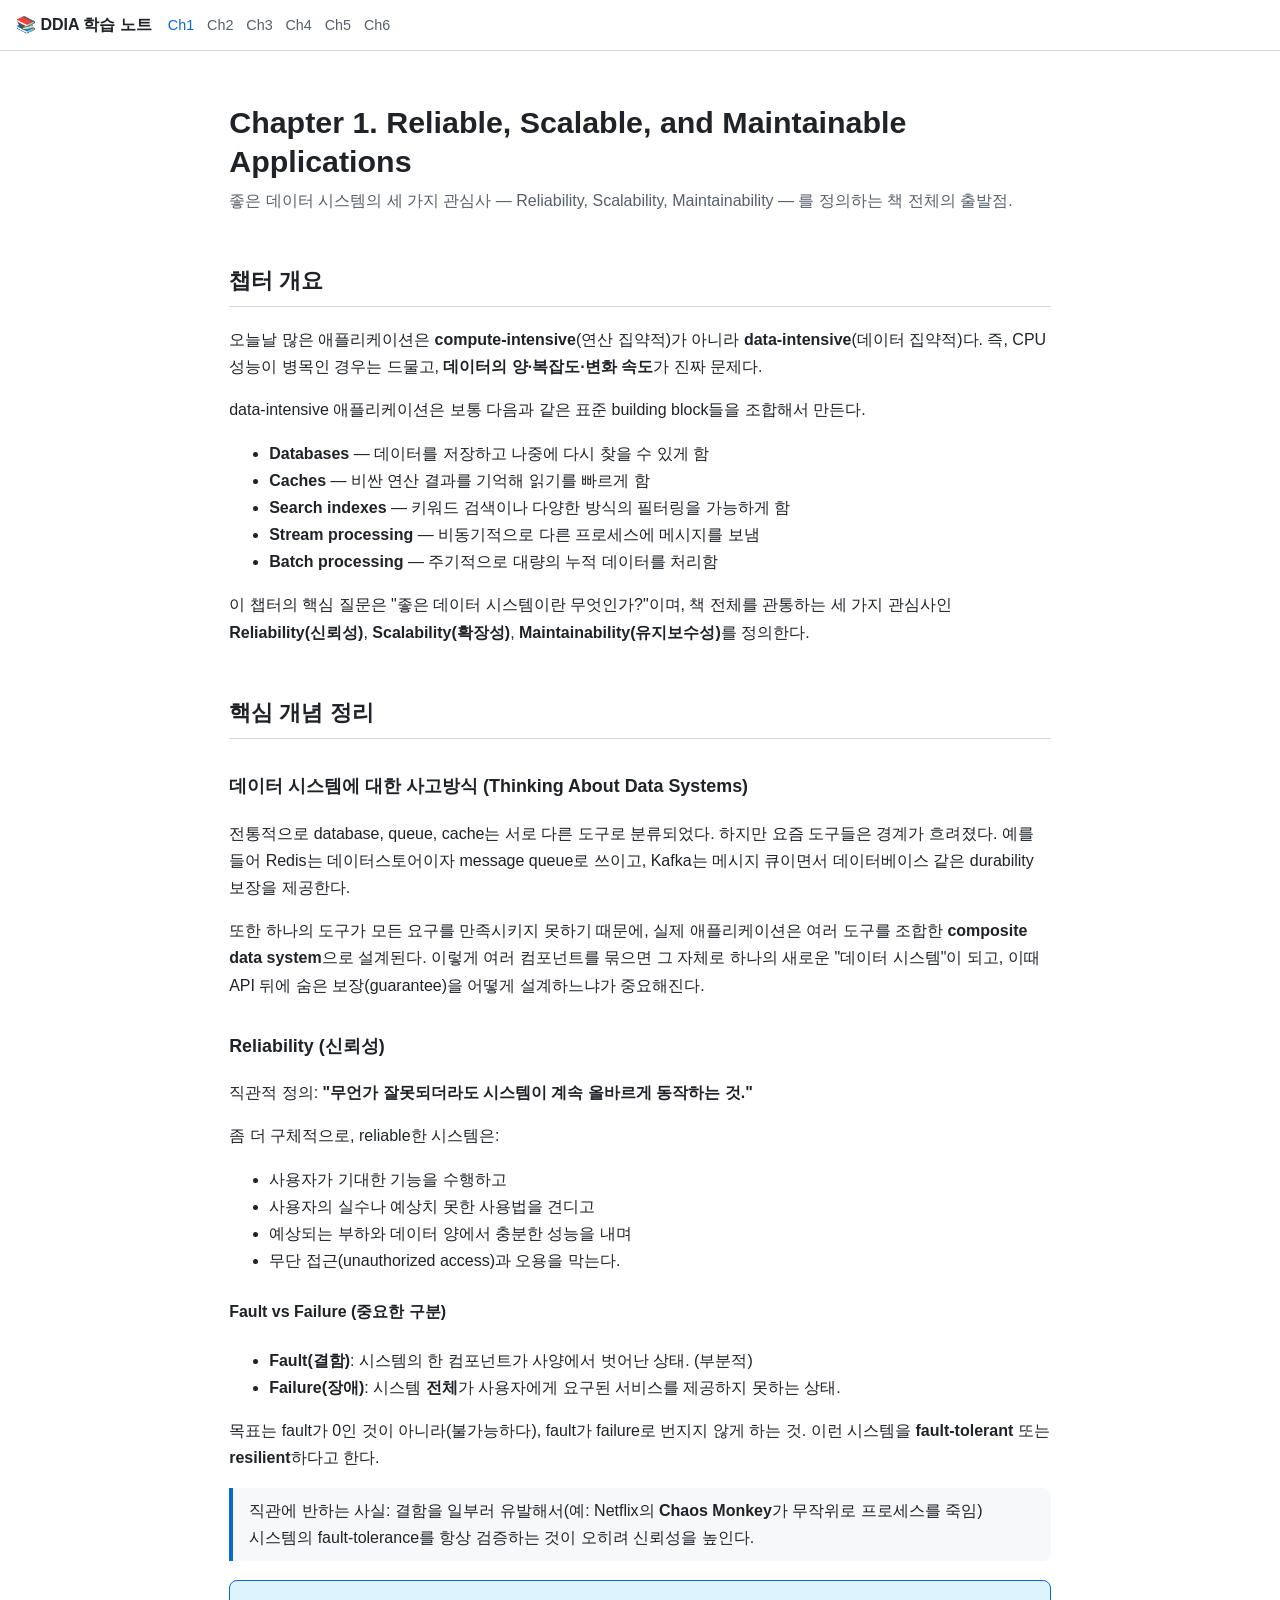
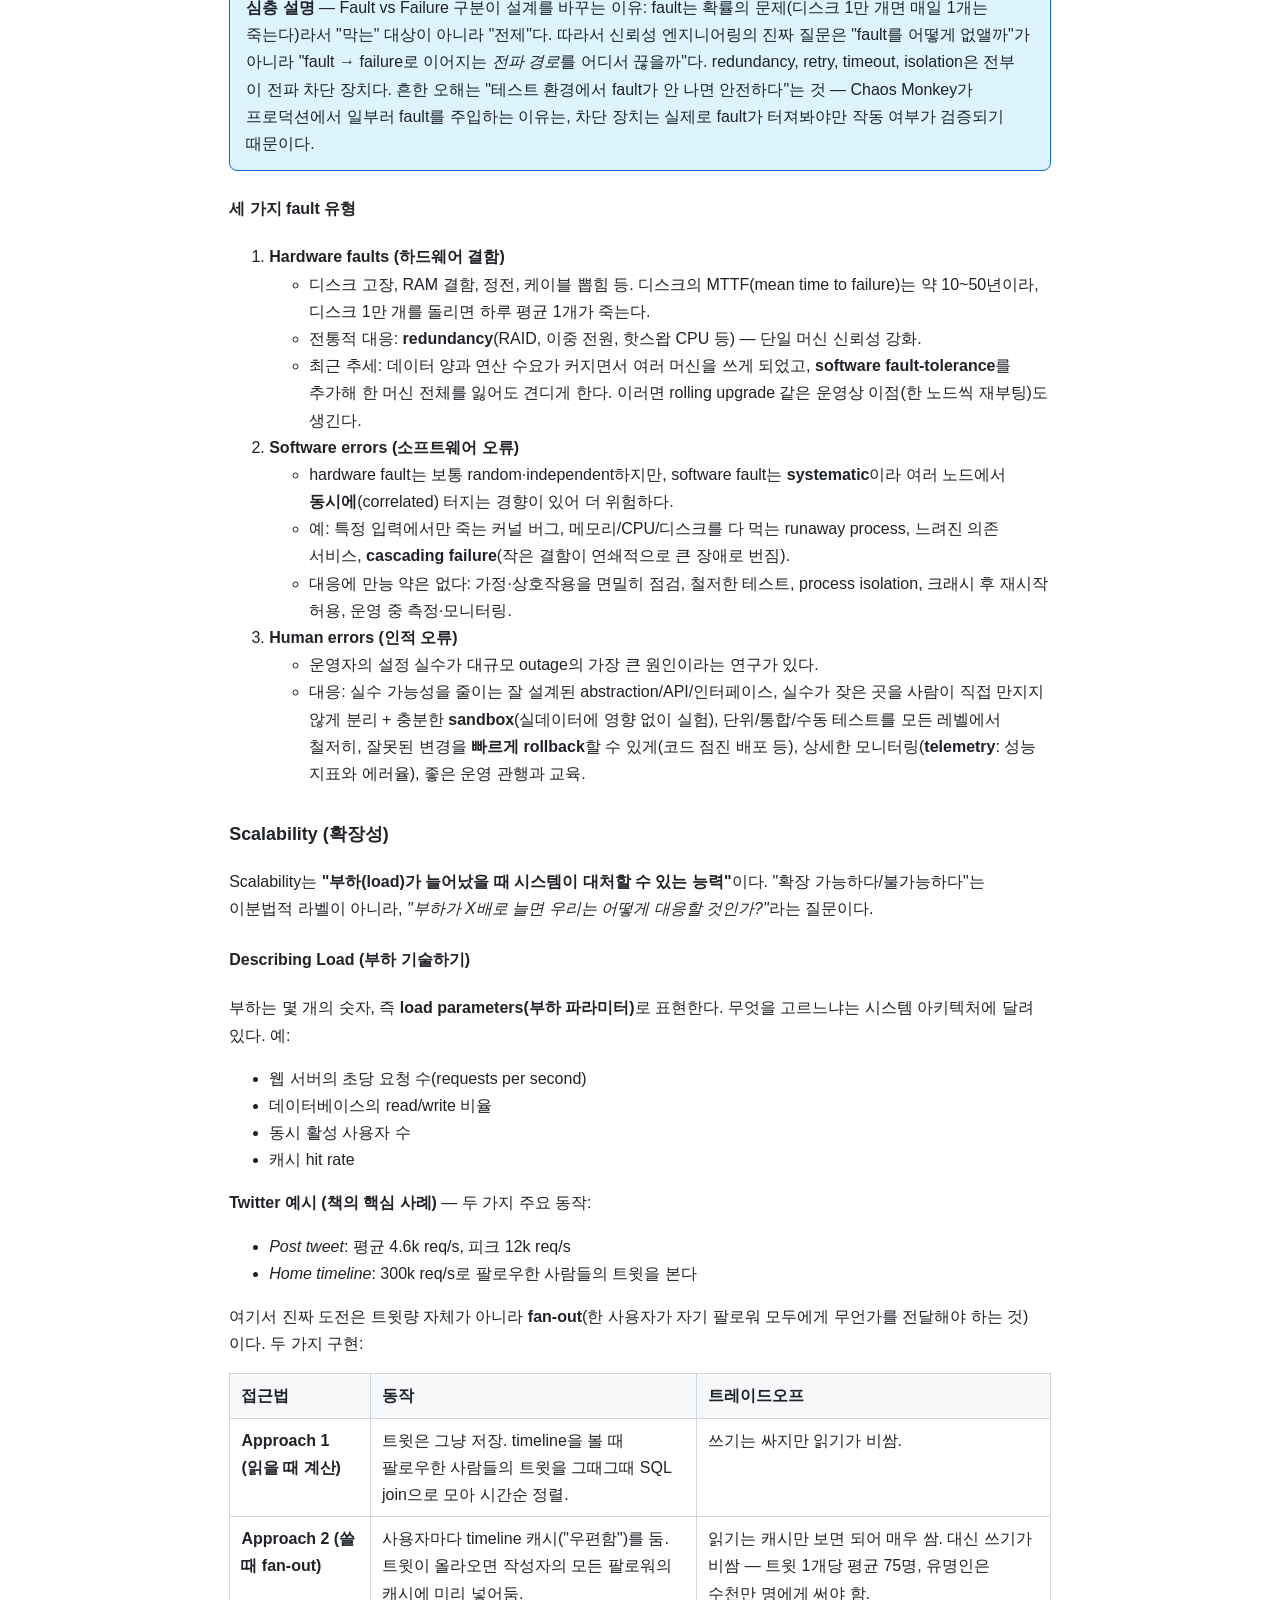
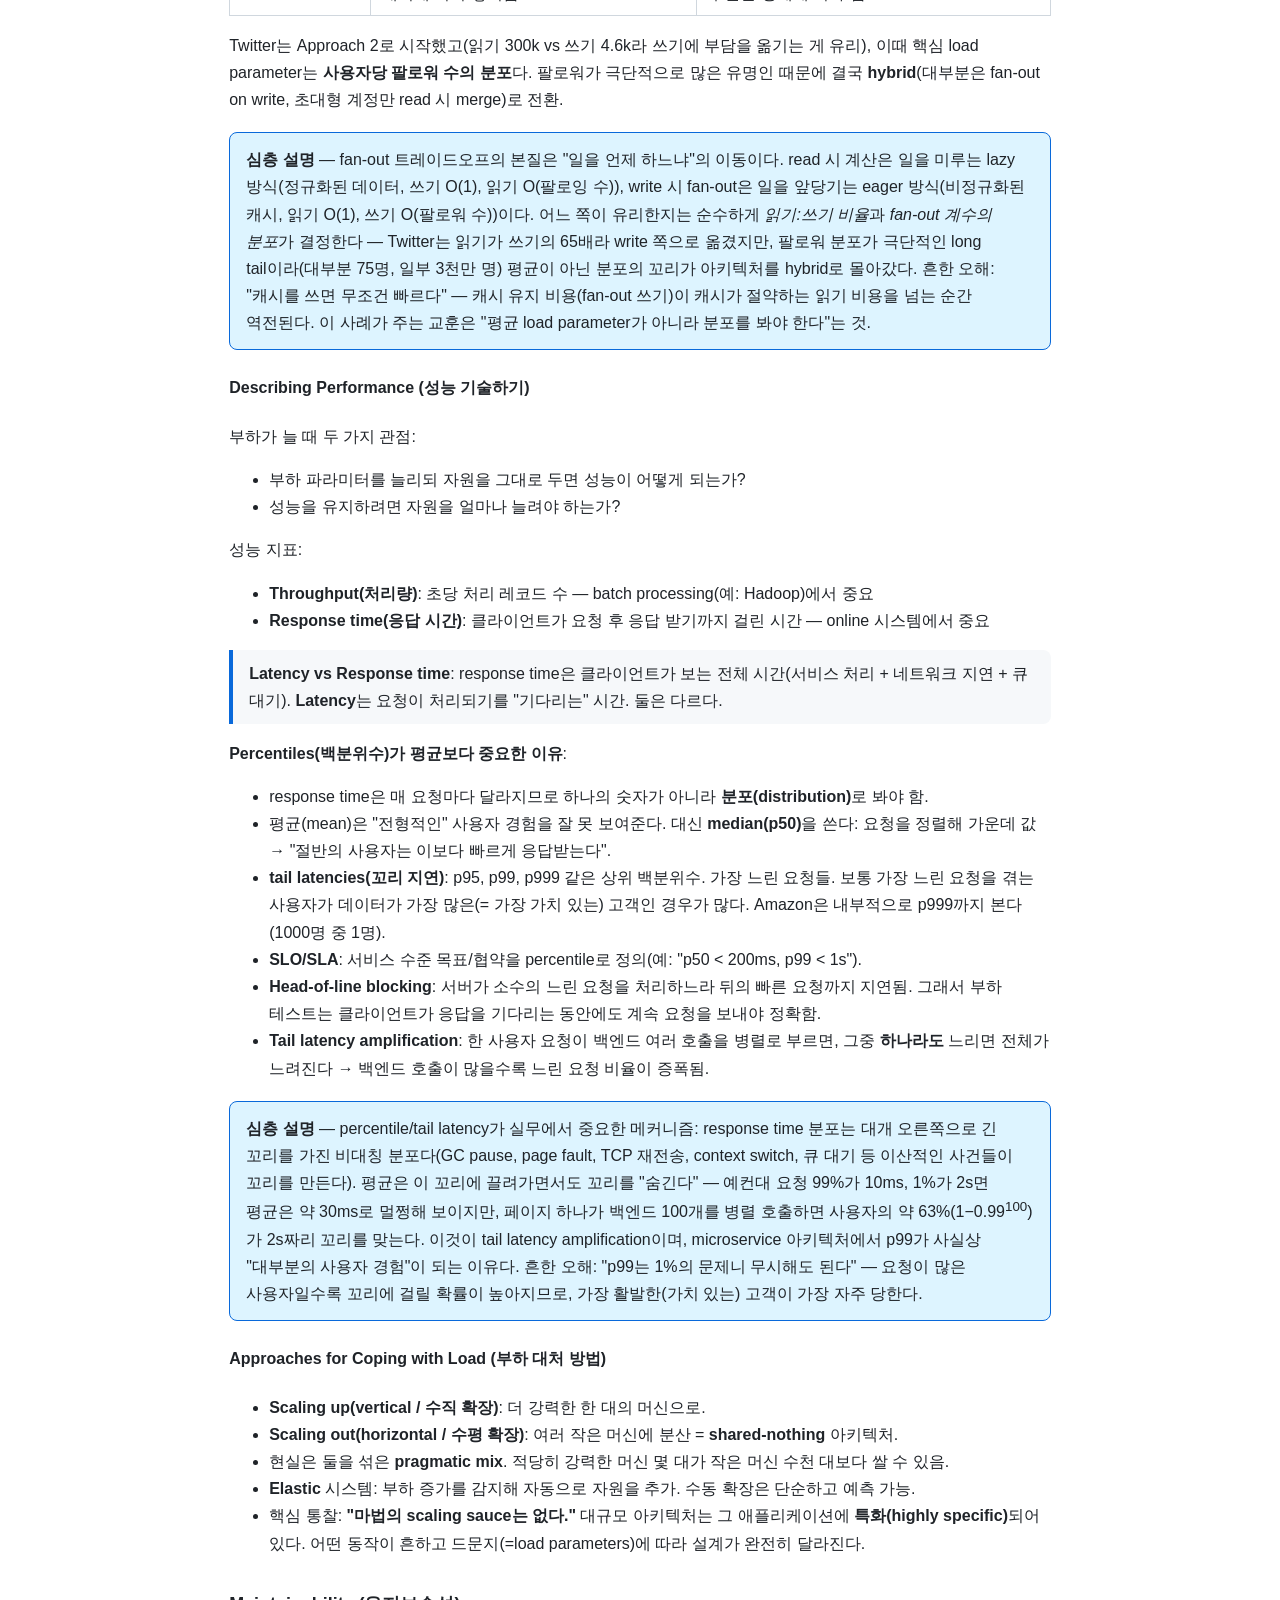
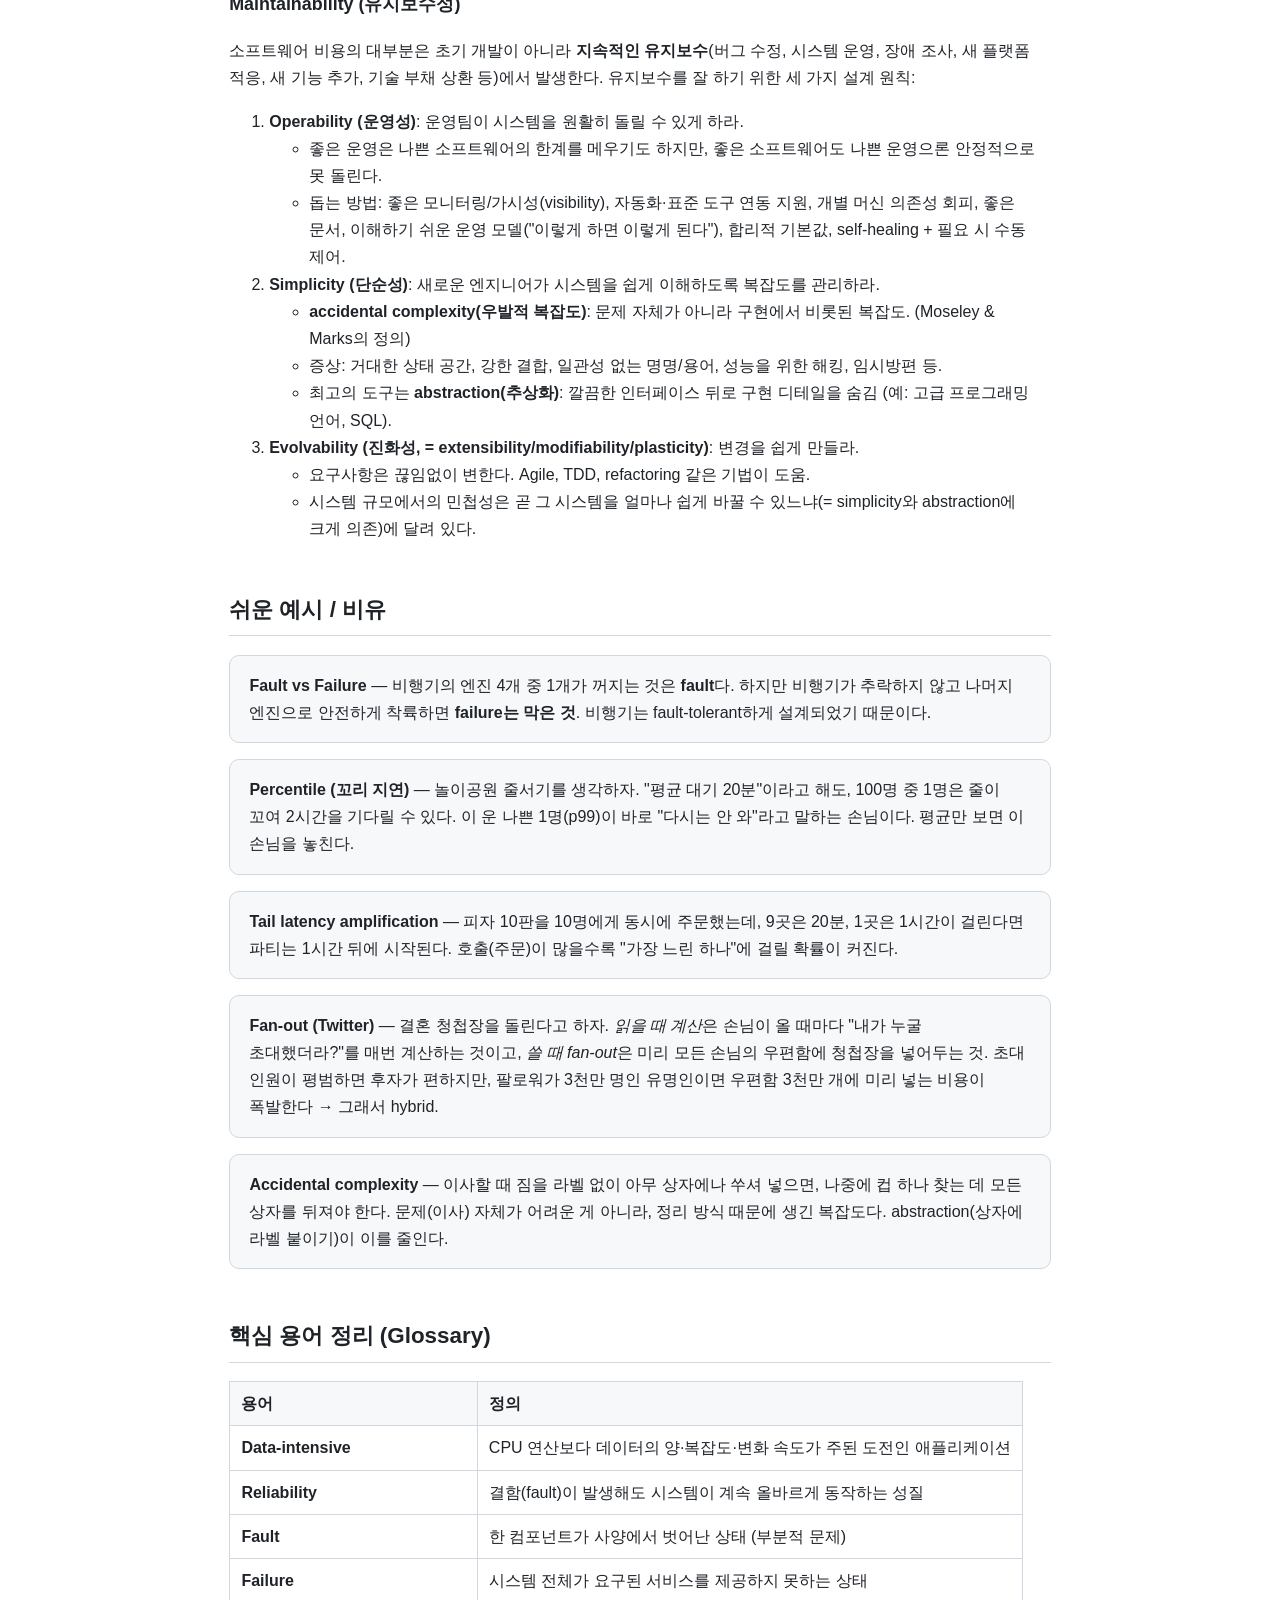
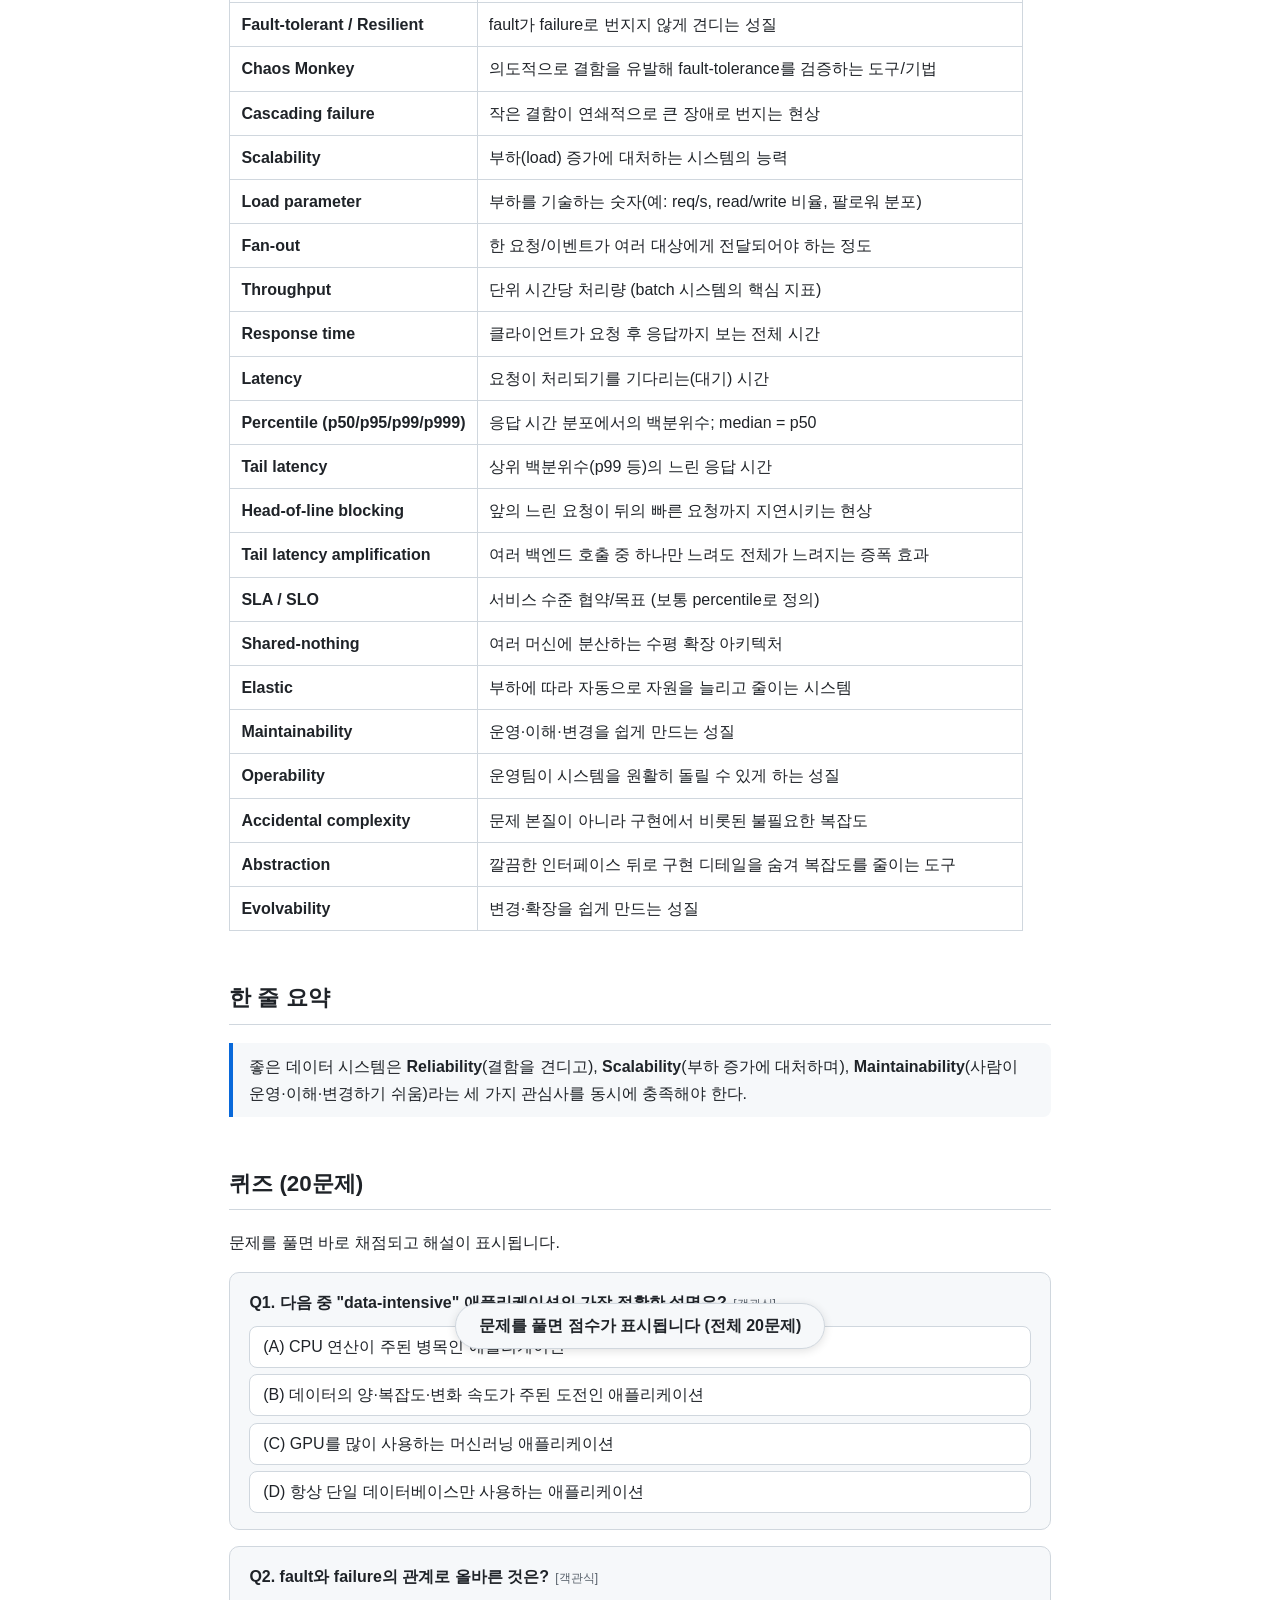
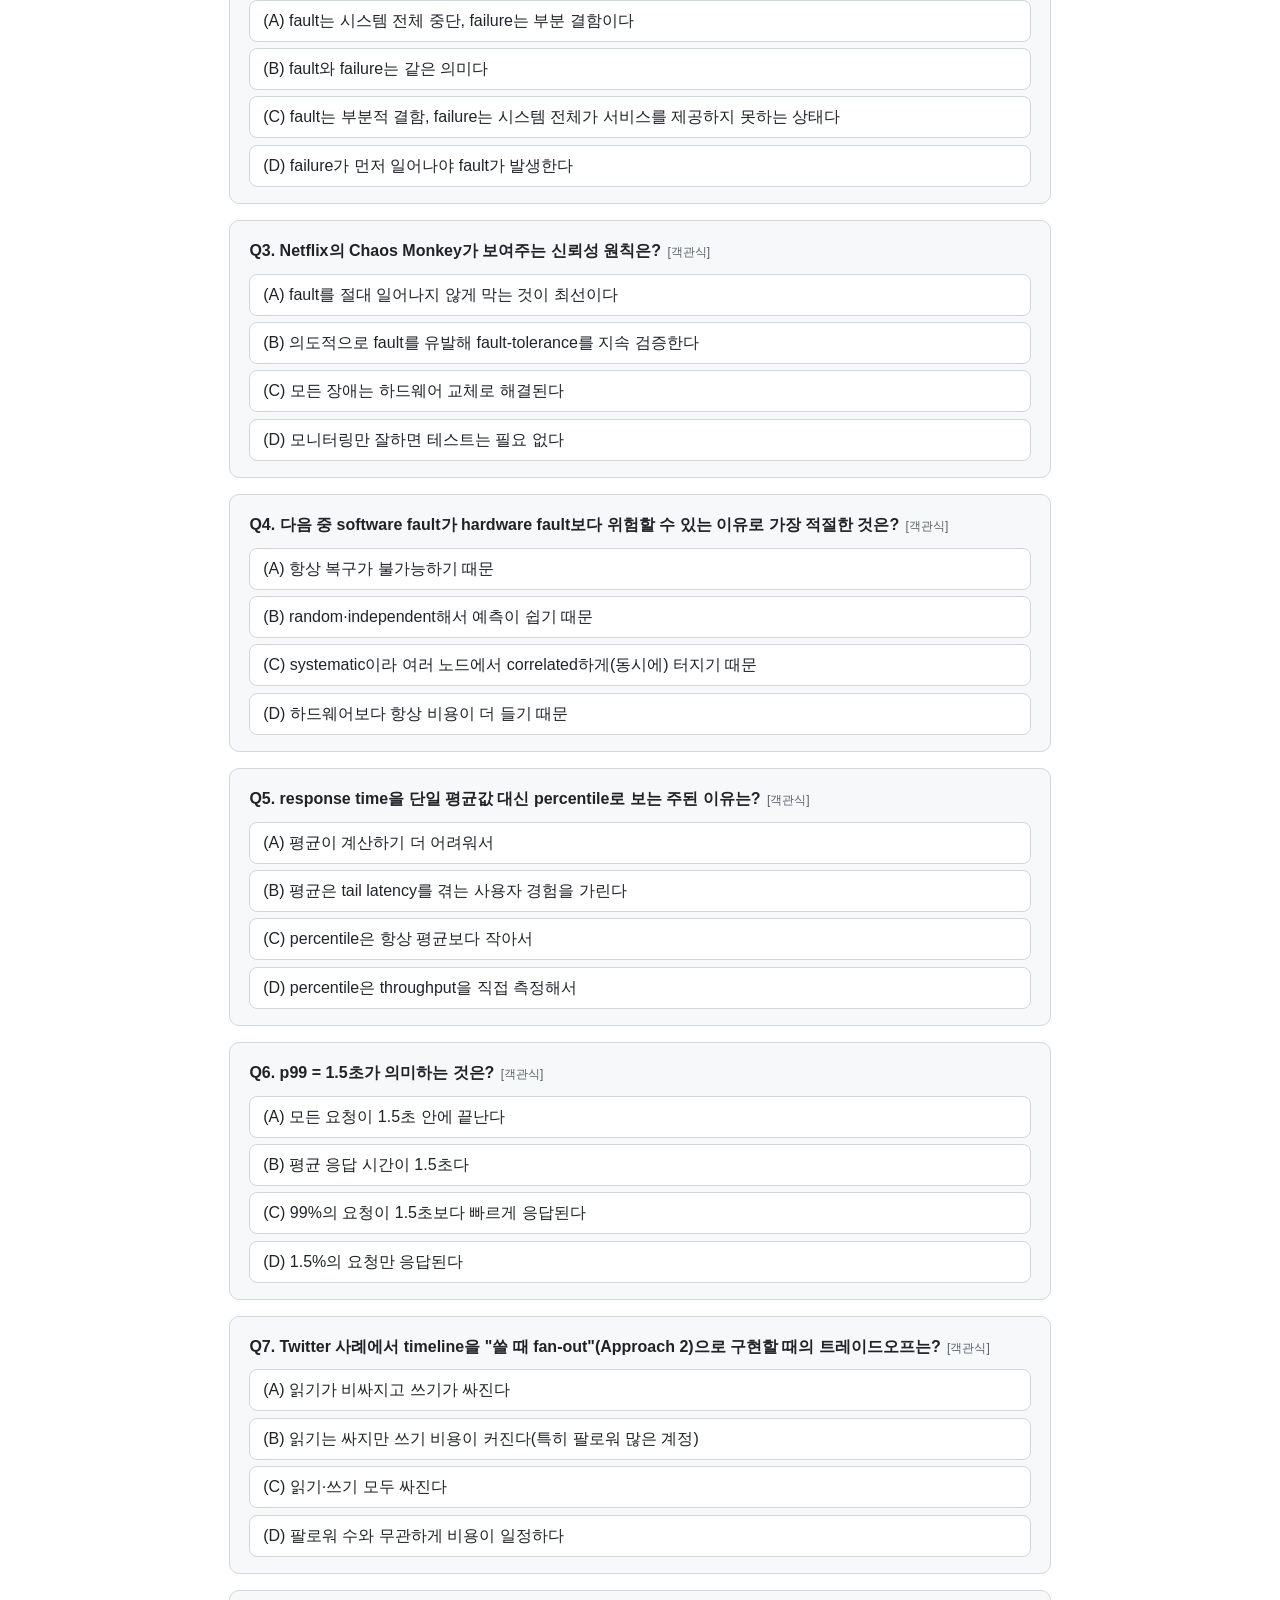
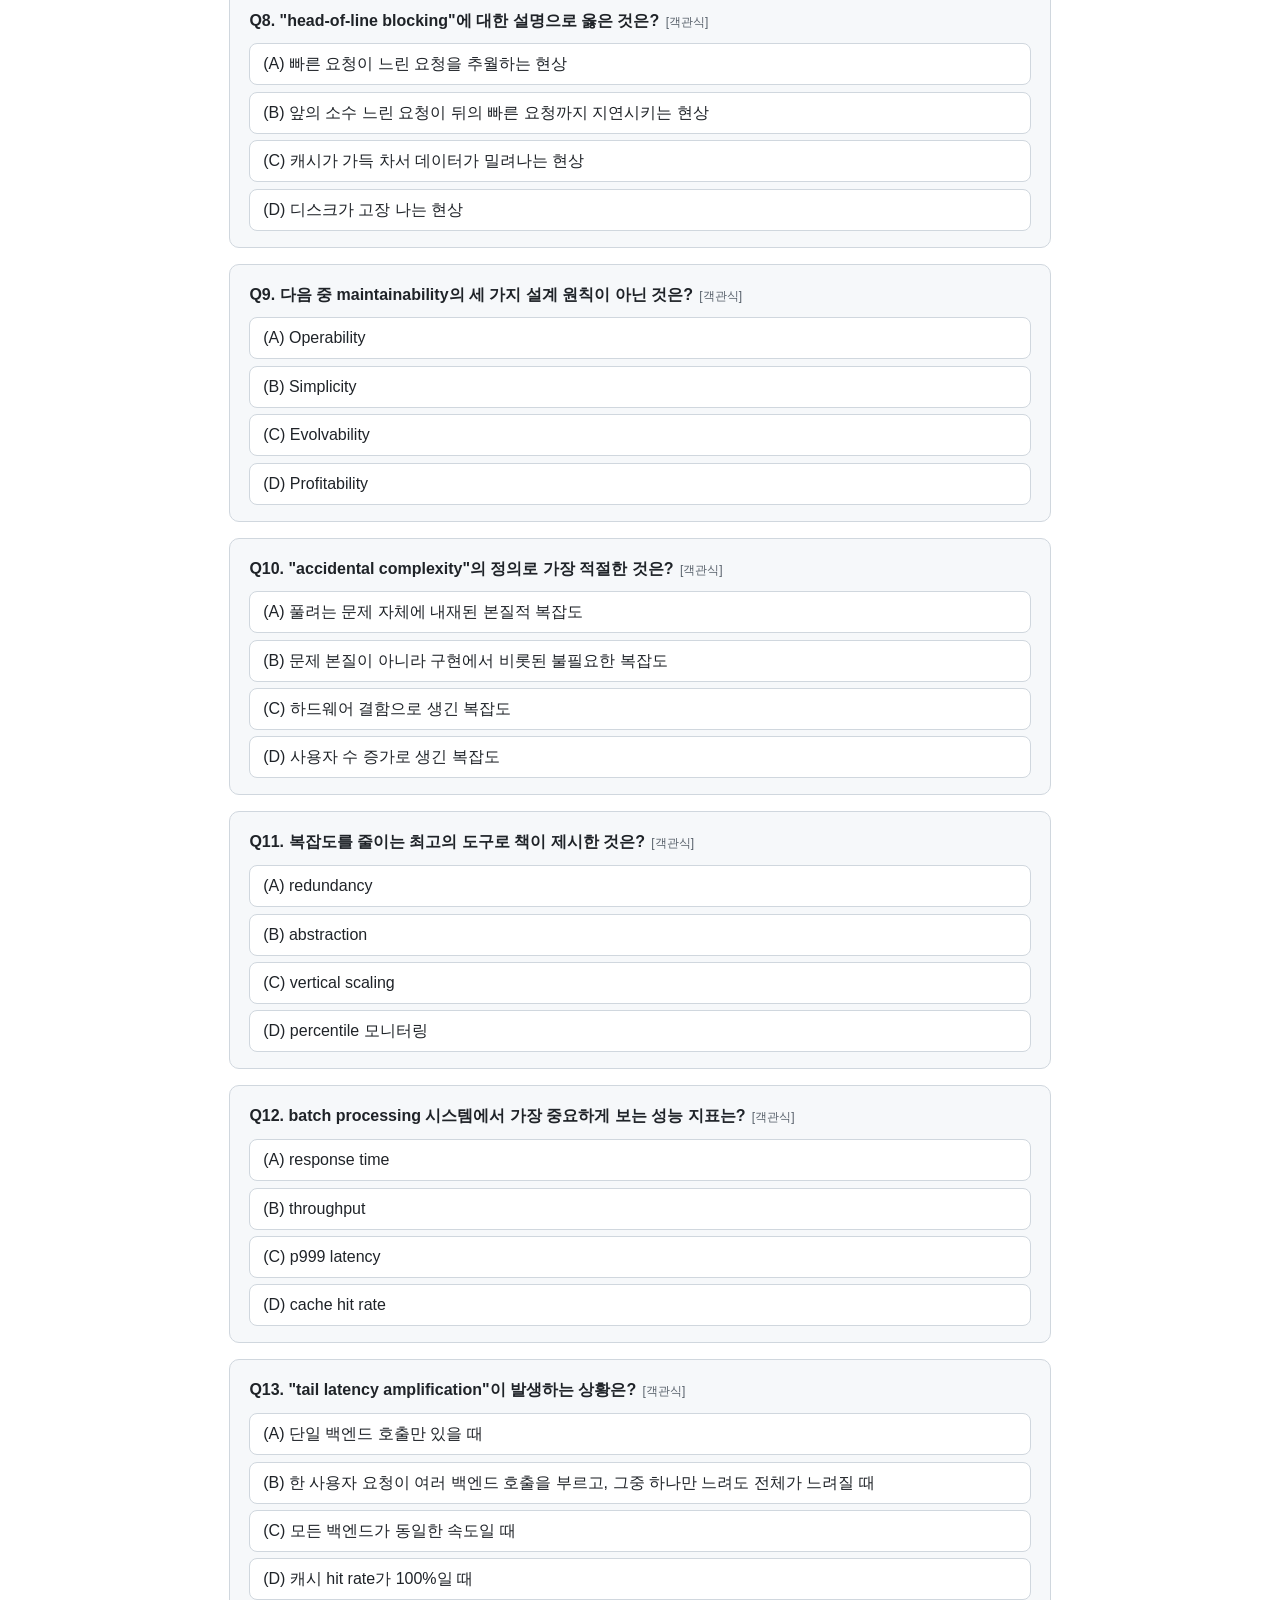
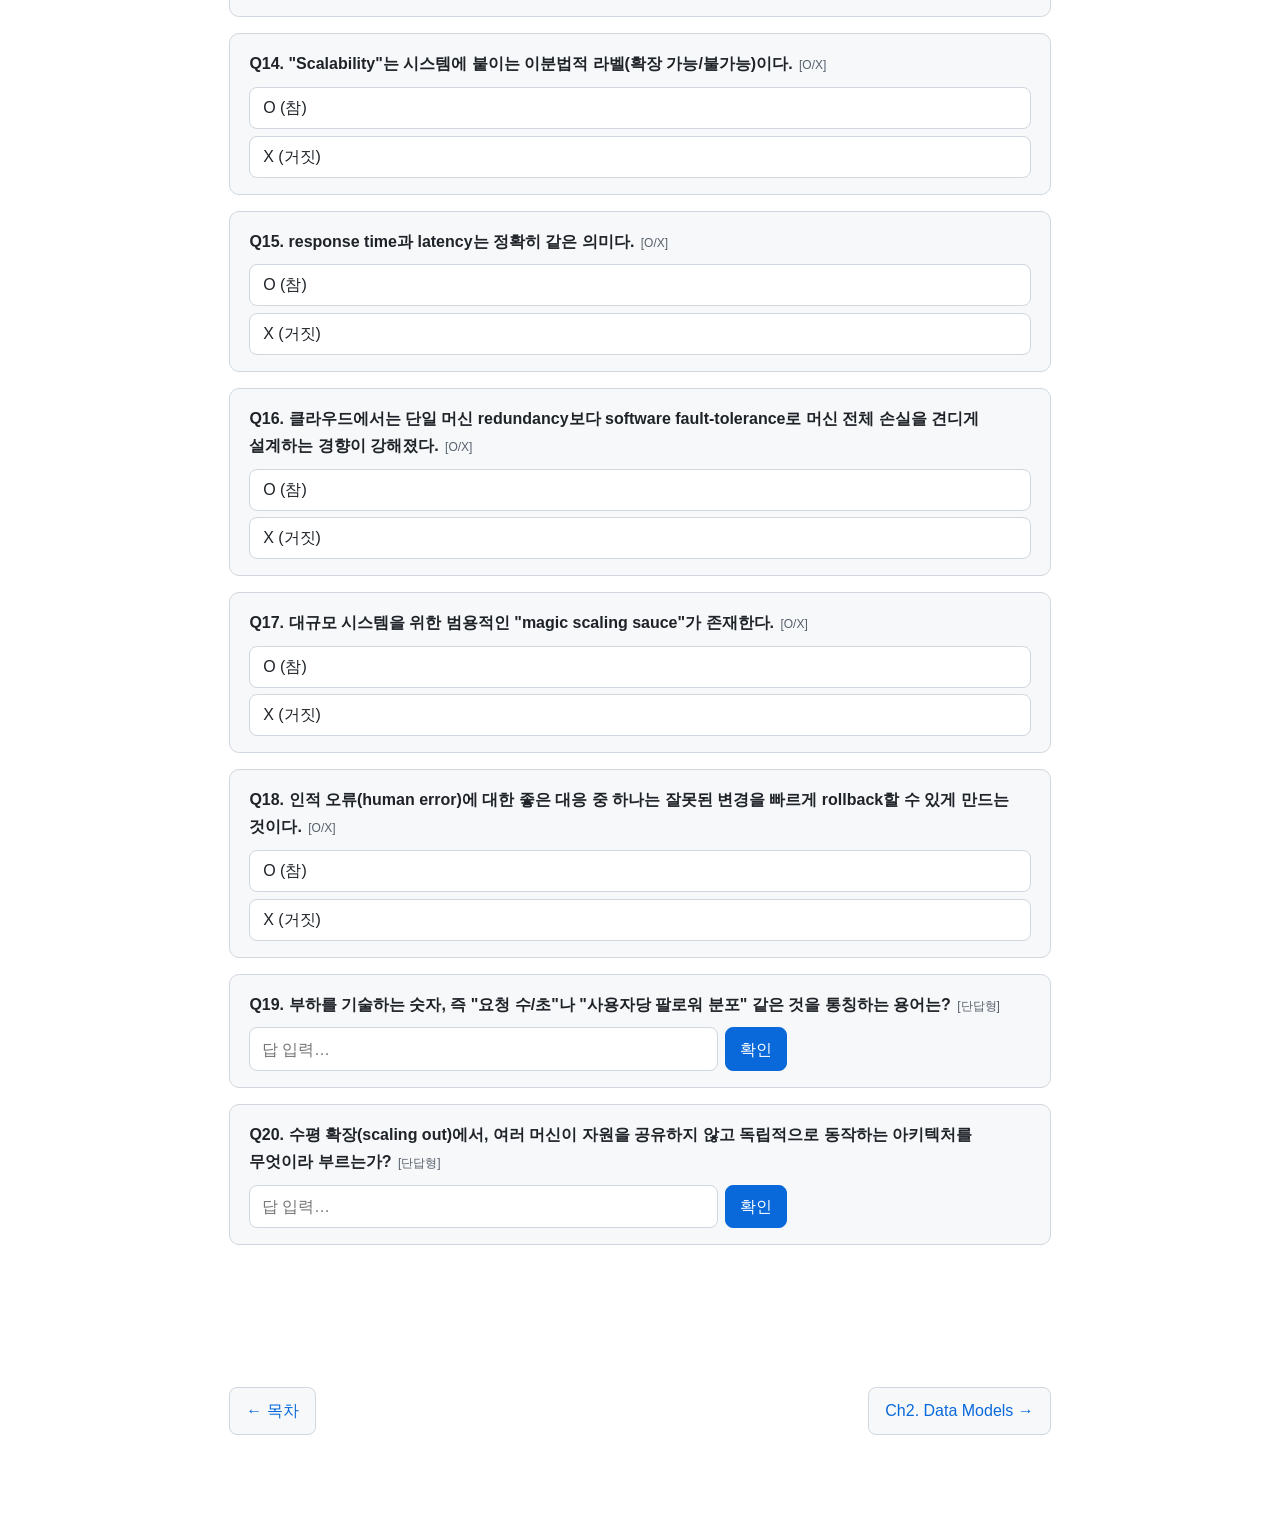
==== docs/ch01.html @ 5795ffaf "Add GitHub Pages study site (Ch1-6) with interactive quizzes - docs/: pure static HTML/CSS/JS, per-c" ====
<!doctype html>
<html lang="ko">
  <head>
    <meta charset="utf-8" />
    <meta name="viewport" content="width=device-width, initial-scale=1" />
    <title>
      Ch1. Reliable, Scalable, and Maintainable Applications — DDIA 학습 노트
    </title>
    <link rel="stylesheet" href="assets/style.css" />
  </head>
  <body>
    <header class="site-header">
      <a href="index.html">📚 DDIA 학습 노트</a>
      <nav>
        <a href="ch01.html" class="active">Ch1</a>
        <a href="ch02.html">Ch2</a>
        <a href="ch03.html">Ch3</a>
        <a href="ch04.html">Ch4</a>
    <a href="ch05.html">Ch5</a>
    <a href="ch06.html">Ch6</a>
      </nav>
    </header>
    <main>
      <h1>Chapter 1. Reliable, Scalable, and Maintainable Applications</h1>
      <p class="subtitle">
        좋은 데이터 시스템의 세 가지 관심사 — Reliability, Scalability,
        Maintainability — 를 정의하는 책 전체의 출발점.
      </p>

      <h2>챕터 개요</h2>
      <p>
        오늘날 많은 애플리케이션은 <strong>compute-intensive</strong>(연산
        집약적)가 아니라 <strong>data-intensive</strong>(데이터 집약적)다. 즉,
        CPU 성능이 병목인 경우는 드물고,
        <strong>데이터의 양·복잡도·변화 속도</strong>가 진짜 문제다.
      </p>
      <p>
        data-intensive 애플리케이션은 보통 다음과 같은 표준 building block들을
        조합해서 만든다.
      </p>
      <ul>
        <li>
          <strong>Databases</strong> — 데이터를 저장하고 나중에 다시 찾을 수
          있게 함
        </li>
        <li>
          <strong>Caches</strong> — 비싼 연산 결과를 기억해 읽기를 빠르게 함
        </li>
        <li>
          <strong>Search indexes</strong> — 키워드 검색이나 다양한 방식의
          필터링을 가능하게 함
        </li>
        <li>
          <strong>Stream processing</strong> — 비동기적으로 다른 프로세스에
          메시지를 보냄
        </li>
        <li>
          <strong>Batch processing</strong> — 주기적으로 대량의 누적 데이터를
          처리함
        </li>
      </ul>
      <p>
        이 챕터의 핵심 질문은 "좋은 데이터 시스템이란 무엇인가?"이며, 책 전체를
        관통하는 세 가지 관심사인 <strong>Reliability(신뢰성)</strong>,
        <strong>Scalability(확장성)</strong>,
        <strong>Maintainability(유지보수성)</strong>를 정의한다.
      </p>

      <h2>핵심 개념 정리</h2>

      <h3>데이터 시스템에 대한 사고방식 (Thinking About Data Systems)</h3>
      <p>
        전통적으로 database, queue, cache는 서로 다른 도구로 분류되었다. 하지만
        요즘 도구들은 경계가 흐려졌다. 예를 들어 Redis는 데이터스토어이자
        message queue로 쓰이고, Kafka는 메시지 큐이면서 데이터베이스 같은
        durability 보장을 제공한다.
      </p>
      <p>
        또한 하나의 도구가 모든 요구를 만족시키지 못하기 때문에, 실제
        애플리케이션은 여러 도구를 조합한
        <strong>composite data system</strong>으로 설계된다. 이렇게 여러
        컴포넌트를 묶으면 그 자체로 하나의 새로운 "데이터 시스템"이 되고, 이때
        API 뒤에 숨은 보장(guarantee)을 어떻게 설계하느냐가 중요해진다.
      </p>

      <h3>Reliability (신뢰성)</h3>
      <p>
        직관적 정의:
        <strong
          >"무언가 잘못되더라도 시스템이 계속 올바르게 동작하는 것."</strong
        >
      </p>
      <p>좀 더 구체적으로, reliable한 시스템은:</p>
      <ul>
        <li>사용자가 기대한 기능을 수행하고</li>
        <li>사용자의 실수나 예상치 못한 사용법을 견디고</li>
        <li>예상되는 부하와 데이터 양에서 충분한 성능을 내며</li>
        <li>무단 접근(unauthorized access)과 오용을 막는다.</li>
      </ul>

      <h4>Fault vs Failure (중요한 구분)</h4>
      <ul>
        <li>
          <strong>Fault(결함)</strong>: 시스템의 한 컴포넌트가 사양에서 벗어난
          상태. (부분적)
        </li>
        <li>
          <strong>Failure(장애)</strong>: 시스템 <strong>전체</strong>가
          사용자에게 요구된 서비스를 제공하지 못하는 상태.
        </li>
      </ul>
      <p>
        목표는 fault가 0인 것이 아니라(불가능하다), fault가 failure로 번지지
        않게 하는 것. 이런 시스템을 <strong>fault-tolerant</strong> 또는
        <strong>resilient</strong>하다고 한다.
      </p>
      <blockquote>
        직관에 반하는 사실: 결함을 일부러 유발해서(예: Netflix의
        <strong>Chaos Monkey</strong>가 무작위로 프로세스를 죽임) 시스템의
        fault-tolerance를 항상 검증하는 것이 오히려 신뢰성을 높인다.
      </blockquote>
      <div class="callout">
        <strong>심층 설명</strong> — Fault vs Failure 구분이 설계를 바꾸는 이유:
        fault는 확률의 문제(디스크 1만 개면 매일 1개는 죽는다)라서 "막는" 대상이
        아니라 "전제"다. 따라서 신뢰성 엔지니어링의 진짜 질문은 "fault를 어떻게
        없앨까"가 아니라 "fault → failure로 이어지는 <em>전파 경로</em>를 어디서
        끊을까"다. redundancy, retry, timeout, isolation은 전부 이 전파 차단
        장치다. 흔한 오해는 "테스트 환경에서 fault가 안 나면 안전하다"는 것 —
        Chaos Monkey가 프로덕션에서 일부러 fault를 주입하는 이유는, 차단 장치는
        실제로 fault가 터져봐야만 작동 여부가 검증되기 때문이다.
      </div>

      <h4>세 가지 fault 유형</h4>
      <ol>
        <li>
          <strong>Hardware faults (하드웨어 결함)</strong>
          <ul>
            <li>
              디스크 고장, RAM 결함, 정전, 케이블 뽑힘 등. 디스크의 MTTF(mean
              time to failure)는 약 10~50년이라, 디스크 1만 개를 돌리면 하루
              평균 1개가 죽는다.
            </li>
            <li>
              전통적 대응: <strong>redundancy</strong>(RAID, 이중 전원, 핫스왑
              CPU 등) — 단일 머신 신뢰성 강화.
            </li>
            <li>
              최근 추세: 데이터 양과 연산 수요가 커지면서 여러 머신을 쓰게
              되었고, <strong>software fault-tolerance</strong>를 추가해 한 머신
              전체를 잃어도 견디게 한다. 이러면 rolling upgrade 같은 운영상
              이점(한 노드씩 재부팅)도 생긴다.
            </li>
          </ul>
        </li>
        <li>
          <strong>Software errors (소프트웨어 오류)</strong>
          <ul>
            <li>
              hardware fault는 보통 random·independent하지만, software fault는
              <strong>systematic</strong>이라 여러 노드에서
              <strong>동시에</strong>(correlated) 터지는 경향이 있어 더
              위험하다.
            </li>
            <li>
              예: 특정 입력에서만 죽는 커널 버그, 메모리/CPU/디스크를 다 먹는
              runaway process, 느려진 의존 서비스,
              <strong>cascading failure</strong>(작은 결함이 연쇄적으로 큰
              장애로 번짐).
            </li>
            <li>
              대응에 만능 약은 없다: 가정·상호작용을 면밀히 점검, 철저한 테스트,
              process isolation, 크래시 후 재시작 허용, 운영 중 측정·모니터링.
            </li>
          </ul>
        </li>
        <li>
          <strong>Human errors (인적 오류)</strong>
          <ul>
            <li>
              운영자의 설정 실수가 대규모 outage의 가장 큰 원인이라는 연구가
              있다.
            </li>
            <li>
              대응: 실수 가능성을 줄이는 잘 설계된 abstraction/API/인터페이스,
              실수가 잦은 곳을 사람이 직접 만지지 않게 분리 + 충분한
              <strong>sandbox</strong>(실데이터에 영향 없이 실험),
              단위/통합/수동 테스트를 모든 레벨에서 철저히, 잘못된 변경을
              <strong>빠르게 rollback</strong>할 수 있게(코드 점진 배포 등),
              상세한 모니터링(<strong>telemetry</strong>: 성능 지표와 에러율),
              좋은 운영 관행과 교육.
            </li>
          </ul>
        </li>
      </ol>

      <h3>Scalability (확장성)</h3>
      <p>
        Scalability는
        <strong>"부하(load)가 늘어났을 때 시스템이 대처할 수 있는 능력"</strong
        >이다. "확장 가능하다/불가능하다"는 이분법적 라벨이 아니라,
        <em>"부하가 X배로 늘면 우리는 어떻게 대응할 것인가?"</em>라는 질문이다.
      </p>

      <h4>Describing Load (부하 기술하기)</h4>
      <p>
        부하는 몇 개의 숫자, 즉
        <strong>load parameters(부하 파라미터)</strong>로 표현한다. 무엇을
        고르느냐는 시스템 아키텍처에 달려 있다. 예:
      </p>
      <ul>
        <li>웹 서버의 초당 요청 수(requests per second)</li>
        <li>데이터베이스의 read/write 비율</li>
        <li>동시 활성 사용자 수</li>
        <li>캐시 hit rate</li>
      </ul>
      <p><strong>Twitter 예시 (책의 핵심 사례)</strong> — 두 가지 주요 동작:</p>
      <ul>
        <li><em>Post tweet</em>: 평균 4.6k req/s, 피크 12k req/s</li>
        <li>
          <em>Home timeline</em>: 300k req/s로 팔로우한 사람들의 트윗을 본다
        </li>
      </ul>
      <p>
        여기서 진짜 도전은 트윗량 자체가 아니라 <strong>fan-out</strong>(한
        사용자가 자기 팔로워 모두에게 무언가를 전달해야 하는 것)이다. 두 가지
        구현:
      </p>
      <table>
        <thead>
          <tr>
            <th>접근법</th>
            <th>동작</th>
            <th>트레이드오프</th>
          </tr>
        </thead>
        <tbody>
          <tr>
            <td><strong>Approach 1 (읽을 때 계산)</strong></td>
            <td>
              트윗은 그냥 저장. timeline을 볼 때 팔로우한 사람들의 트윗을
              그때그때 SQL join으로 모아 시간순 정렬.
            </td>
            <td>쓰기는 싸지만 읽기가 비쌈.</td>
          </tr>
          <tr>
            <td><strong>Approach 2 (쓸 때 fan-out)</strong></td>
            <td>
              사용자마다 timeline 캐시("우편함")를 둠. 트윗이 올라오면 작성자의
              모든 팔로워의 캐시에 미리 넣어둠.
            </td>
            <td>
              읽기는 캐시만 보면 되어 매우 쌈. 대신 쓰기가 비쌈 — 트윗 1개당
              평균 75명, 유명인은 수천만 명에게 써야 함.
            </td>
          </tr>
        </tbody>
      </table>
      <p>
        Twitter는 Approach 2로 시작했고(읽기 300k vs 쓰기 4.6k라 쓰기에 부담을
        옮기는 게 유리), 이때 핵심 load parameter는
        <strong>사용자당 팔로워 수의 분포</strong>다. 팔로워가 극단적으로 많은
        유명인 때문에 결국 <strong>hybrid</strong>(대부분은 fan-out on write,
        초대형 계정만 read 시 merge)로 전환.
      </p>
      <div class="callout">
        <strong>심층 설명</strong> — fan-out 트레이드오프의 본질은 "일을 언제
        하느냐"의 이동이다. read 시 계산은 일을 미루는 lazy 방식(정규화된
        데이터, 쓰기 O(1), 읽기 O(팔로잉 수)), write 시 fan-out은 일을 앞당기는
        eager 방식(비정규화된 캐시, 읽기 O(1), 쓰기 O(팔로워 수))이다. 어느 쪽이
        유리한지는 순수하게 <em>읽기:쓰기 비율</em>과
        <em>fan-out 계수의 분포</em>가 결정한다 — Twitter는 읽기가 쓰기의 65배라
        write 쪽으로 옮겼지만, 팔로워 분포가 극단적인 long tail이라(대부분 75명,
        일부 3천만 명) 평균이 아닌 분포의 꼬리가 아키텍처를 hybrid로 몰아갔다.
        흔한 오해: "캐시를 쓰면 무조건 빠르다" — 캐시 유지 비용(fan-out 쓰기)이
        캐시가 절약하는 읽기 비용을 넘는 순간 역전된다. 이 사례가 주는 교훈은
        "평균 load parameter가 아니라 분포를 봐야 한다"는 것.
      </div>

      <h4>Describing Performance (성능 기술하기)</h4>
      <p>부하가 늘 때 두 가지 관점:</p>
      <ul>
        <li>부하 파라미터를 늘리되 자원을 그대로 두면 성능이 어떻게 되는가?</li>
        <li>성능을 유지하려면 자원을 얼마나 늘려야 하는가?</li>
      </ul>
      <p>성능 지표:</p>
      <ul>
        <li>
          <strong>Throughput(처리량)</strong>: 초당 처리 레코드 수 — batch
          processing(예: Hadoop)에서 중요
        </li>
        <li>
          <strong>Response time(응답 시간)</strong>: 클라이언트가 요청 후 응답
          받기까지 걸린 시간 — online 시스템에서 중요
        </li>
      </ul>
      <blockquote>
        <strong>Latency vs Response time</strong>: response time은 클라이언트가
        보는 전체 시간(서비스 처리 + 네트워크 지연 + 큐 대기).
        <strong>Latency</strong>는 요청이 처리되기를 "기다리는" 시간. 둘은
        다르다.
      </blockquote>
      <p><strong>Percentiles(백분위수)가 평균보다 중요한 이유</strong>:</p>
      <ul>
        <li>
          response time은 매 요청마다 달라지므로 하나의 숫자가 아니라
          <strong>분포(distribution)</strong>로 봐야 함.
        </li>
        <li>
          평균(mean)은 "전형적인" 사용자 경험을 잘 못 보여준다. 대신
          <strong>median(p50)</strong>을 쓴다: 요청을 정렬해 가운데 값 → "절반의
          사용자는 이보다 빠르게 응답받는다".
        </li>
        <li>
          <strong>tail latencies(꼬리 지연)</strong>: p95, p99, p999 같은 상위
          백분위수. 가장 느린 요청들. 보통 가장 느린 요청을 겪는 사용자가
          데이터가 가장 많은(= 가장 가치 있는) 고객인 경우가 많다. Amazon은
          내부적으로 p999까지 본다(1000명 중 1명).
        </li>
        <li>
          <strong>SLO/SLA</strong>: 서비스 수준 목표/협약을 percentile로
          정의(예: "p50 &lt; 200ms, p99 &lt; 1s").
        </li>
        <li>
          <strong>Head-of-line blocking</strong>: 서버가 소수의 느린 요청을
          처리하느라 뒤의 빠른 요청까지 지연됨. 그래서 부하 테스트는
          클라이언트가 응답을 기다리는 동안에도 계속 요청을 보내야 정확함.
        </li>
        <li>
          <strong>Tail latency amplification</strong>: 한 사용자 요청이 백엔드
          여러 호출을 병렬로 부르면, 그중 <strong>하나라도</strong> 느리면
          전체가 느려진다 → 백엔드 호출이 많을수록 느린 요청 비율이 증폭됨.
        </li>
      </ul>
      <div class="callout">
        <strong>심층 설명</strong> — percentile/tail latency가 실무에서 중요한
        메커니즘: response time 분포는 대개 오른쪽으로 긴 꼬리를 가진 비대칭
        분포다(GC pause, page fault, TCP 재전송, context switch, 큐 대기 등
        이산적인 사건들이 꼬리를 만든다). 평균은 이 꼬리에 끌려가면서도 꼬리를
        "숨긴다" — 예컨대 요청 99%가 10ms, 1%가 2s면 평균은 약 30ms로 멀쩡해
        보이지만, 페이지 하나가 백엔드 100개를 병렬 호출하면 사용자의 약
        63%(1−0.99<sup>100</sup>)가 2s짜리 꼬리를 맞는다. 이것이 tail latency
        amplification이며, microservice 아키텍처에서 p99가 사실상 "대부분의
        사용자 경험"이 되는 이유다. 흔한 오해: "p99는 1%의 문제니 무시해도 된다"
        — 요청이 많은 사용자일수록 꼬리에 걸릴 확률이 높아지므로, 가장
        활발한(가치 있는) 고객이 가장 자주 당한다.
      </div>

      <h4>Approaches for Coping with Load (부하 대처 방법)</h4>
      <ul>
        <li>
          <strong>Scaling up(vertical / 수직 확장)</strong>: 더 강력한 한 대의
          머신으로.
        </li>
        <li>
          <strong>Scaling out(horizontal / 수평 확장)</strong>: 여러 작은 머신에
          분산 = <strong>shared-nothing</strong> 아키텍처.
        </li>
        <li>
          현실은 둘을 섞은 <strong>pragmatic mix</strong>. 적당히 강력한 머신 몇
          대가 작은 머신 수천 대보다 쌀 수 있음.
        </li>
        <li>
          <strong>Elastic</strong> 시스템: 부하 증가를 감지해 자동으로 자원을
          추가. 수동 확장은 단순하고 예측 가능.
        </li>
        <li>
          핵심 통찰: <strong>"마법의 scaling sauce는 없다."</strong> 대규모
          아키텍처는 그 애플리케이션에
          <strong>특화(highly specific)</strong>되어 있다. 어떤 동작이 흔하고
          드문지(=load parameters)에 따라 설계가 완전히 달라진다.
        </li>
      </ul>

      <h3>Maintainability (유지보수성)</h3>
      <p>
        소프트웨어 비용의 대부분은 초기 개발이 아니라
        <strong>지속적인 유지보수</strong>(버그 수정, 시스템 운영, 장애 조사, 새
        플랫폼 적응, 새 기능 추가, 기술 부채 상환 등)에서 발생한다. 유지보수를
        잘 하기 위한 세 가지 설계 원칙:
      </p>
      <ol>
        <li>
          <strong>Operability (운영성)</strong>: 운영팀이 시스템을 원활히 돌릴
          수 있게 하라.
          <ul>
            <li>
              좋은 운영은 나쁜 소프트웨어의 한계를 메우기도 하지만, 좋은
              소프트웨어도 나쁜 운영으론 안정적으로 못 돌린다.
            </li>
            <li>
              돕는 방법: 좋은 모니터링/가시성(visibility), 자동화·표준 도구 연동
              지원, 개별 머신 의존성 회피, 좋은 문서, 이해하기 쉬운 운영
              모델("이렇게 하면 이렇게 된다"), 합리적 기본값, self-healing +
              필요 시 수동 제어.
            </li>
          </ul>
        </li>
        <li>
          <strong>Simplicity (단순성)</strong>: 새로운 엔지니어가 시스템을 쉽게
          이해하도록 복잡도를 관리하라.
          <ul>
            <li>
              <strong>accidental complexity(우발적 복잡도)</strong>: 문제 자체가
              아니라 구현에서 비롯된 복잡도. (Moseley &amp; Marks의 정의)
            </li>
            <li>
              증상: 거대한 상태 공간, 강한 결합, 일관성 없는 명명/용어, 성능을
              위한 해킹, 임시방편 등.
            </li>
            <li>
              최고의 도구는 <strong>abstraction(추상화)</strong>: 깔끔한
              인터페이스 뒤로 구현 디테일을 숨김 (예: 고급 프로그래밍 언어,
              SQL).
            </li>
          </ul>
        </li>
        <li>
          <strong
            >Evolvability (진화성, =
            extensibility/modifiability/plasticity)</strong
          >: 변경을 쉽게 만들라.
          <ul>
            <li>
              요구사항은 끊임없이 변한다. Agile, TDD, refactoring 같은 기법이
              도움.
            </li>
            <li>
              시스템 규모에서의 민첩성은 곧 그 시스템을 얼마나 쉽게 바꿀 수
              있느냐(= simplicity와 abstraction에 크게 의존)에 달려 있다.
            </li>
          </ul>
        </li>
      </ol>

      <h2>쉬운 예시 / 비유</h2>
      <div class="card">
        <strong>Fault vs Failure</strong> — 비행기의 엔진 4개 중 1개가 꺼지는
        것은 <strong>fault</strong>다. 하지만 비행기가 추락하지 않고 나머지
        엔진으로 안전하게 착륙하면 <strong>failure는 막은 것</strong>. 비행기는
        fault-tolerant하게 설계되었기 때문이다.
      </div>
      <div class="card">
        <strong>Percentile (꼬리 지연)</strong> — 놀이공원 줄서기를 생각하자.
        "평균 대기 20분"이라고 해도, 100명 중 1명은 줄이 꼬여 2시간을 기다릴 수
        있다. 이 운 나쁜 1명(p99)이 바로 "다시는 안 와"라고 말하는 손님이다.
        평균만 보면 이 손님을 놓친다.
      </div>
      <div class="card">
        <strong>Tail latency amplification</strong> — 피자 10판을 10명에게
        동시에 주문했는데, 9곳은 20분, 1곳은 1시간이 걸린다면 파티는 1시간 뒤에
        시작된다. 호출(주문)이 많을수록 "가장 느린 하나"에 걸릴 확률이 커진다.
      </div>
      <div class="card">
        <strong>Fan-out (Twitter)</strong> — 결혼 청첩장을 돌린다고 하자.
        <em>읽을 때 계산</em>은 손님이 올 때마다 "내가 누굴 초대했더라?"를 매번
        계산하는 것이고, <em>쓸 때 fan-out</em>은 미리 모든 손님의 우편함에
        청첩장을 넣어두는 것. 초대 인원이 평범하면 후자가 편하지만, 팔로워가
        3천만 명인 유명인이면 우편함 3천만 개에 미리 넣는 비용이 폭발한다 →
        그래서 hybrid.
      </div>
      <div class="card">
        <strong>Accidental complexity</strong> — 이사할 때 짐을 라벨 없이 아무
        상자에나 쑤셔 넣으면, 나중에 컵 하나 찾는 데 모든 상자를 뒤져야 한다.
        문제(이사) 자체가 어려운 게 아니라, 정리 방식 때문에 생긴 복잡도다.
        abstraction(상자에 라벨 붙이기)이 이를 줄인다.
      </div>

      <h2>핵심 용어 정리 (Glossary)</h2>
      <table>
        <thead>
          <tr>
            <th>용어</th>
            <th>정의</th>
          </tr>
        </thead>
        <tbody>
          <tr>
            <td><strong>Data-intensive</strong></td>
            <td>
              CPU 연산보다 데이터의 양·복잡도·변화 속도가 주된 도전인
              애플리케이션
            </td>
          </tr>
          <tr>
            <td><strong>Reliability</strong></td>
            <td>결함(fault)이 발생해도 시스템이 계속 올바르게 동작하는 성질</td>
          </tr>
          <tr>
            <td><strong>Fault</strong></td>
            <td>한 컴포넌트가 사양에서 벗어난 상태 (부분적 문제)</td>
          </tr>
          <tr>
            <td><strong>Failure</strong></td>
            <td>시스템 전체가 요구된 서비스를 제공하지 못하는 상태</td>
          </tr>
          <tr>
            <td><strong>Fault-tolerant / Resilient</strong></td>
            <td>fault가 failure로 번지지 않게 견디는 성질</td>
          </tr>
          <tr>
            <td><strong>Chaos Monkey</strong></td>
            <td>
              의도적으로 결함을 유발해 fault-tolerance를 검증하는 도구/기법
            </td>
          </tr>
          <tr>
            <td><strong>Cascading failure</strong></td>
            <td>작은 결함이 연쇄적으로 큰 장애로 번지는 현상</td>
          </tr>
          <tr>
            <td><strong>Scalability</strong></td>
            <td>부하(load) 증가에 대처하는 시스템의 능력</td>
          </tr>
          <tr>
            <td><strong>Load parameter</strong></td>
            <td>
              부하를 기술하는 숫자(예: req/s, read/write 비율, 팔로워 분포)
            </td>
          </tr>
          <tr>
            <td><strong>Fan-out</strong></td>
            <td>한 요청/이벤트가 여러 대상에게 전달되어야 하는 정도</td>
          </tr>
          <tr>
            <td><strong>Throughput</strong></td>
            <td>단위 시간당 처리량 (batch 시스템의 핵심 지표)</td>
          </tr>
          <tr>
            <td><strong>Response time</strong></td>
            <td>클라이언트가 요청 후 응답까지 보는 전체 시간</td>
          </tr>
          <tr>
            <td><strong>Latency</strong></td>
            <td>요청이 처리되기를 기다리는(대기) 시간</td>
          </tr>
          <tr>
            <td><strong>Percentile (p50/p95/p99/p999)</strong></td>
            <td>응답 시간 분포에서의 백분위수; median = p50</td>
          </tr>
          <tr>
            <td><strong>Tail latency</strong></td>
            <td>상위 백분위수(p99 등)의 느린 응답 시간</td>
          </tr>
          <tr>
            <td><strong>Head-of-line blocking</strong></td>
            <td>앞의 느린 요청이 뒤의 빠른 요청까지 지연시키는 현상</td>
          </tr>
          <tr>
            <td><strong>Tail latency amplification</strong></td>
            <td>여러 백엔드 호출 중 하나만 느려도 전체가 느려지는 증폭 효과</td>
          </tr>
          <tr>
            <td><strong>SLA / SLO</strong></td>
            <td>서비스 수준 협약/목표 (보통 percentile로 정의)</td>
          </tr>
          <tr>
            <td><strong>Shared-nothing</strong></td>
            <td>여러 머신에 분산하는 수평 확장 아키텍처</td>
          </tr>
          <tr>
            <td><strong>Elastic</strong></td>
            <td>부하에 따라 자동으로 자원을 늘리고 줄이는 시스템</td>
          </tr>
          <tr>
            <td><strong>Maintainability</strong></td>
            <td>운영·이해·변경을 쉽게 만드는 성질</td>
          </tr>
          <tr>
            <td><strong>Operability</strong></td>
            <td>운영팀이 시스템을 원활히 돌릴 수 있게 하는 성질</td>
          </tr>
          <tr>
            <td><strong>Accidental complexity</strong></td>
            <td>문제 본질이 아니라 구현에서 비롯된 불필요한 복잡도</td>
          </tr>
          <tr>
            <td><strong>Abstraction</strong></td>
            <td>
              깔끔한 인터페이스 뒤로 구현 디테일을 숨겨 복잡도를 줄이는 도구
            </td>
          </tr>
          <tr>
            <td><strong>Evolvability</strong></td>
            <td>변경·확장을 쉽게 만드는 성질</td>
          </tr>
        </tbody>
      </table>

      <h2>한 줄 요약</h2>
      <blockquote>
        좋은 데이터 시스템은 <strong>Reliability</strong>(결함을 견디고),
        <strong>Scalability</strong>(부하 증가에 대처하며),
        <strong>Maintainability</strong>(사람이 운영·이해·변경하기 쉬움)라는 세
        가지 관심사를 동시에 충족해야 한다.
      </blockquote>

      <h2>퀴즈 (20문제)</h2>
      <p>문제를 풀면 바로 채점되고 해설이 표시됩니다.</p>
      <div id="quiz"></div>
      <div class="footer-nav">
        <a href="index.html">← 목차</a
        ><a href="ch02.html">Ch2. Data Models →</a>
      </div>
    </main>
    <script>
      window.QUIZ_DATA = [
        {
          type: "mcq",
          q: '다음 중 "data-intensive" 애플리케이션의 가장 정확한 설명은?',
          options: [
            "CPU 연산이 주된 병목인 애플리케이션",
            "데이터의 양·복잡도·변화 속도가 주된 도전인 애플리케이션",
            "GPU를 많이 사용하는 머신러닝 애플리케이션",
            "항상 단일 데이터베이스만 사용하는 애플리케이션",
          ],
          answer: 1,
          expl: "data-intensive는 CPU(compute)가 아니라 데이터의 양·복잡도·변화 속도가 핵심 도전이다.",
        },
        {
          type: "mcq",
          q: "fault와 failure의 관계로 올바른 것은?",
          options: [
            "fault는 시스템 전체 중단, failure는 부분 결함이다",
            "fault와 failure는 같은 의미다",
            "fault는 부분적 결함, failure는 시스템 전체가 서비스를 제공하지 못하는 상태다",
            "failure가 먼저 일어나야 fault가 발생한다",
          ],
          answer: 2,
          expl: "fault는 부분적 결함(컴포넌트가 사양 이탈), failure는 시스템 전체가 서비스를 못 함. 목표는 fault가 failure로 번지지 않게 하는 것.",
        },
        {
          type: "mcq",
          q: "Netflix의 Chaos Monkey가 보여주는 신뢰성 원칙은?",
          options: [
            "fault를 절대 일어나지 않게 막는 것이 최선이다",
            "의도적으로 fault를 유발해 fault-tolerance를 지속 검증한다",
            "모든 장애는 하드웨어 교체로 해결된다",
            "모니터링만 잘하면 테스트는 필요 없다",
          ],
          answer: 1,
          expl: "Chaos Monkey는 일부러 fault를 주입해 fault-tolerance 메커니즘이 실제로 작동하는지 항상 검증한다.",
        },
        {
          type: "mcq",
          q: "다음 중 software fault가 hardware fault보다 위험할 수 있는 이유로 가장 적절한 것은?",
          options: [
            "항상 복구가 불가능하기 때문",
            "random·independent해서 예측이 쉽기 때문",
            "systematic이라 여러 노드에서 correlated하게(동시에) 터지기 때문",
            "하드웨어보다 항상 비용이 더 들기 때문",
          ],
          answer: 2,
          expl: "software fault는 systematic이라 같은 조건의 여러 노드에서 correlated하게 동시에 터질 수 있어 더 위험하다.",
        },
        {
          type: "mcq",
          q: "response time을 단일 평균값 대신 percentile로 보는 주된 이유는?",
          options: [
            "평균이 계산하기 더 어려워서",
            "평균은 tail latency를 겪는 사용자 경험을 가린다",
            "percentile은 항상 평균보다 작아서",
            "percentile은 throughput을 직접 측정해서",
          ],
          answer: 1,
          expl: "평균은 소수의 느린 요청(tail)을 평탄화해 실제 사용자 경험을 가린다. median과 상위 percentile로 분포를 봐야 한다.",
        },
        {
          type: "mcq",
          q: "p99 = 1.5초가 의미하는 것은?",
          options: [
            "모든 요청이 1.5초 안에 끝난다",
            "평균 응답 시간이 1.5초다",
            "99%의 요청이 1.5초보다 빠르게 응답된다",
            "1.5%의 요청만 응답된다",
          ],
          answer: 2,
          expl: 'p99 = 1.5초는 "요청의 99%가 1.5초 안에 응답된다 = 1%는 그보다 느리다"는 뜻.',
        },
        {
          type: "mcq",
          q: 'Twitter 사례에서 timeline을 "쓸 때 fan-out"(Approach 2)으로 구현할 때의 트레이드오프는?',
          options: [
            "읽기가 비싸지고 쓰기가 싸진다",
            "읽기는 싸지만 쓰기 비용이 커진다(특히 팔로워 많은 계정)",
            "읽기·쓰기 모두 싸진다",
            "팔로워 수와 무관하게 비용이 일정하다",
          ],
          answer: 1,
          expl: "fan-out on write는 미리 모든 팔로워의 timeline 캐시에 써 두므로 읽기는 싸지만, 팔로워가 매우 많은 계정의 쓰기 비용이 폭발한다.",
        },
        {
          type: "mcq",
          q: '"head-of-line blocking"에 대한 설명으로 옳은 것은?',
          options: [
            "빠른 요청이 느린 요청을 추월하는 현상",
            "앞의 소수 느린 요청이 뒤의 빠른 요청까지 지연시키는 현상",
            "캐시가 가득 차서 데이터가 밀려나는 현상",
            "디스크가 고장 나는 현상",
          ],
          answer: 1,
          expl: "서버가 앞쪽 소수의 느린 요청을 처리하느라 뒤의 빠른 요청까지 막히는 현상. 그래서 부하 테스트 시 응답을 기다리면서도 계속 요청을 보내야 정확하다.",
        },
        {
          type: "mcq",
          q: "다음 중 maintainability의 세 가지 설계 원칙이 아닌 것은?",
          options: [
            "Operability",
            "Simplicity",
            "Evolvability",
            "Profitability",
          ],
          answer: 3,
          expl: "maintainability의 세 원칙은 Operability, Simplicity, Evolvability. Profitability는 아님.",
        },
        {
          type: "mcq",
          q: '"accidental complexity"의 정의로 가장 적절한 것은?',
          options: [
            "풀려는 문제 자체에 내재된 본질적 복잡도",
            "문제 본질이 아니라 구현에서 비롯된 불필요한 복잡도",
            "하드웨어 결함으로 생긴 복잡도",
            "사용자 수 증가로 생긴 복잡도",
          ],
          answer: 1,
          expl: "accidental complexity는 문제 본질이 아니라 구현에서 비롯된 복잡도(Moseley & Marks).",
        },
        {
          type: "mcq",
          q: "복잡도를 줄이는 최고의 도구로 책이 제시한 것은?",
          options: [
            "redundancy",
            "abstraction",
            "vertical scaling",
            "percentile 모니터링",
          ],
          answer: 1,
          expl: "abstraction이 구현 디테일을 깔끔한 인터페이스 뒤로 숨겨 복잡도를 관리하는 최고의 도구.",
        },
        {
          type: "mcq",
          q: "batch processing 시스템에서 가장 중요하게 보는 성능 지표는?",
          options: [
            "response time",
            "throughput",
            "p999 latency",
            "cache hit rate",
          ],
          answer: 1,
          expl: "batch는 throughput(처리량)이, online 서비스는 response time이 핵심 지표.",
        },
        {
          type: "mcq",
          q: '"tail latency amplification"이 발생하는 상황은?',
          options: [
            "단일 백엔드 호출만 있을 때",
            "한 사용자 요청이 여러 백엔드 호출을 부르고, 그중 하나만 느려도 전체가 느려질 때",
            "모든 백엔드가 동일한 속도일 때",
            "캐시 hit rate가 100%일 때",
          ],
          answer: 1,
          expl: '병렬 백엔드 호출이 많을수록 "가장 느린 하나"에 걸릴 확률이 커져 느린 요청 비율이 증폭된다.',
        },
        {
          type: "ox",
          q: '"Scalability"는 시스템에 붙이는 이분법적 라벨(확장 가능/불가능)이다.',
          answer: false,
          expl: 'Scalability는 라벨이 아니라 "부하가 X배 늘면 어떻게 대처할 것인가"라는 질문이다.',
        },
        {
          type: "ox",
          q: "response time과 latency는 정확히 같은 의미다.",
          answer: false,
          expl: "response time은 클라이언트가 보는 전체 시간(처리 + 네트워크 + 큐 대기), latency는 요청이 처리되기를 기다리는 시간. 둘은 다르다.",
        },
        {
          type: "ox",
          q: "클라우드에서는 단일 머신 redundancy보다 software fault-tolerance로 머신 전체 손실을 견디게 설계하는 경향이 강해졌다.",
          answer: true,
          expl: "다수 머신 + software fault-tolerance로 머신 단위 손실을 견디는 방향으로 이동했고, rolling upgrade 같은 운영 이점도 생긴다.",
        },
        {
          type: "ox",
          q: '대규모 시스템을 위한 범용적인 "magic scaling sauce"가 존재한다.',
          answer: false,
          expl: "범용 magic scaling sauce는 없다. 대규모 아키텍처는 그 애플리케이션의 load parameters에 맞춰 고도로 특화된다.",
        },
        {
          type: "ox",
          q: "인적 오류(human error)에 대한 좋은 대응 중 하나는 잘못된 변경을 빠르게 rollback할 수 있게 만드는 것이다.",
          answer: true,
          expl: "빠른 rollback(점진 배포 등)은 human error의 영향을 줄이는 핵심 대응책 중 하나다.",
        },
        {
          type: "short",
          q: '부하를 기술하는 숫자, 즉 "요청 수/초"나 "사용자당 팔로워 분포" 같은 것을 통칭하는 용어는?',
          answers: [
            "load parameter",
            "부하 파라미터",
            "load parameters",
            "로드 파라미터",
          ],
          expl: "Load parameter(부하 파라미터) — 부하를 기술하는 숫자들의 통칭.",
        },
        {
          type: "short",
          q: "수평 확장(scaling out)에서, 여러 머신이 자원을 공유하지 않고 독립적으로 동작하는 아키텍처를 무엇이라 부르는가?",
          answers: ["shared-nothing", "shared nothing", "셰어드 나씽"],
          expl: "Shared-nothing 아키텍처 — 각 머신(노드)이 자원을 공유하지 않고 독립적으로 동작하는 수평 확장 방식.",
        },
      ];
    </script>
    <script src="assets/quiz.js"></script>
  </body>
</html>
---- docs/assets/style.css ----
:root {
  --bg: #ffffff;
  --fg: #1f2328;
  --muted: #57606a;
  --accent: #0969da;
  --accent-soft: #ddf4ff;
  --border: #d0d7de;
  --card: #f6f8fa;
  --correct: #1a7f37;
  --correct-soft: #dafbe1;
  --wrong: #cf222e;
  --wrong-soft: #ffebe9;
  --code-bg: #f6f8fa;
}
@media (prefers-color-scheme: dark) {
  :root {
    --bg: #0d1117;
    --fg: #e6edf3;
    --muted: #8b949e;
    --accent: #58a6ff;
    --accent-soft: #122d4d;
    --border: #30363d;
    --card: #161b22;
    --correct: #3fb950;
    --correct-soft: #12261e;
    --wrong: #f85149;
    --wrong-soft: #3c1618;
    --code-bg: #161b22;
  }
}
* {
  box-sizing: border-box;
}
body {
  margin: 0;
  font-family:
    -apple-system, BlinkMacSystemFont, "Segoe UI", "Noto Sans KR", Helvetica,
    Arial, sans-serif;
  background: var(--bg);
  color: var(--fg);
  line-height: 1.7;
  word-break: keep-all;
}
.site-header {
  border-bottom: 1px solid var(--border);
  padding: 0.7rem 1rem;
  position: sticky;
  top: 0;
  background: var(--bg);
  z-index: 10;
  display: flex;
  align-items: center;
  gap: 1rem;
  flex-wrap: wrap;
}
.site-header a {
  color: var(--fg);
  text-decoration: none;
  font-weight: 600;
}
.site-header nav {
  display: flex;
  gap: 0.8rem;
  flex-wrap: wrap;
}
.site-header nav a {
  color: var(--muted);
  font-weight: 500;
  font-size: 0.9rem;
}
.site-header nav a:hover,
.site-header nav a.active {
  color: var(--accent);
}
main {
  max-width: 860px;
  margin: 0 auto;
  padding: 2rem 1.2rem 5rem;
}
h1 {
  font-size: 1.9rem;
  line-height: 1.3;
  margin-bottom: 0.3rem;
}
h2 {
  font-size: 1.4rem;
  margin-top: 3rem;
  padding-bottom: 0.4rem;
  border-bottom: 1px solid var(--border);
}
h3 {
  font-size: 1.12rem;
  margin-top: 2rem;
}
h4 {
  font-size: 1rem;
  margin-top: 1.5rem;
}
.subtitle {
  color: var(--muted);
  margin-top: 0;
}
a {
  color: var(--accent);
}
code {
  background: var(--code-bg);
  border: 1px solid var(--border);
  border-radius: 4px;
  padding: 0.1em 0.35em;
  font-size: 0.88em;
  font-family: ui-monospace, SFMono-Regular, Consolas, monospace;
}
pre {
  background: var(--code-bg);
  border: 1px solid var(--border);
  border-radius: 8px;
  padding: 1rem;
  overflow-x: auto;
}
pre code {
  border: none;
  padding: 0;
  background: none;
}
blockquote {
  margin: 1rem 0;
  padding: 0.6rem 1rem;
  border-left: 4px solid var(--accent);
  background: var(--card);
  border-radius: 0 8px 8px 0;
}
blockquote p {
  margin: 0.3rem 0;
}
table {
  border-collapse: collapse;
  width: 100%;
  margin: 1rem 0;
  display: block;
  overflow-x: auto;
}
th,
td {
  border: 1px solid var(--border);
  padding: 0.5rem 0.7rem;
  text-align: left;
  vertical-align: top;
}
th {
  background: var(--card);
}
.callout {
  background: var(--accent-soft);
  border: 1px solid var(--accent);
  border-radius: 8px;
  padding: 0.8rem 1rem;
  margin: 1.2rem 0;
}
.card {
  background: var(--card);
  border: 1px solid var(--border);
  border-radius: 10px;
  padding: 1rem 1.2rem;
  margin: 1rem 0;
}
.toc {
  font-size: 0.92rem;
}
.toc ul {
  margin: 0.3rem 0;
  padding-left: 1.2rem;
}
.chapter-list {
  list-style: none;
  padding: 0;
  display: grid;
  gap: 0.8rem;
}
.chapter-list li {
  border: 1px solid var(--border);
  border-radius: 10px;
  padding: 1rem 1.2rem;
  background: var(--card);
}
.chapter-list li.pending {
  opacity: 0.55;
}
.chapter-list a {
  font-weight: 600;
  text-decoration: none;
  font-size: 1.05rem;
}
.chapter-list .desc {
  color: var(--muted);
  font-size: 0.9rem;
  margin-top: 0.25rem;
}
.part-label {
  margin-top: 2.2rem;
  color: var(--muted);
  font-size: 0.85rem;
  text-transform: uppercase;
  letter-spacing: 0.06em;
}

/* Quiz */
.quiz-q {
  border: 1px solid var(--border);
  border-radius: 10px;
  padding: 1rem 1.2rem;
  margin: 1rem 0;
  background: var(--card);
}
.quiz-q .q-text {
  font-weight: 600;
  margin-bottom: 0.6rem;
}
.quiz-q .q-type {
  font-size: 0.75rem;
  color: var(--muted);
  margin-left: 0.4rem;
  font-weight: 400;
}
.quiz-options {
  display: grid;
  gap: 0.4rem;
}
.quiz-options button {
  text-align: left;
  padding: 0.5rem 0.8rem;
  border: 1px solid var(--border);
  border-radius: 8px;
  background: var(--bg);
  color: var(--fg);
  font: inherit;
  cursor: pointer;
  line-height: 1.5;
}
.quiz-options button:hover:not(:disabled) {
  border-color: var(--accent);
}
.quiz-options button:disabled {
  cursor: default;
}
.quiz-options button.correct {
  background: var(--correct-soft);
  border-color: var(--correct);
}
.quiz-options button.wrong {
  background: var(--wrong-soft);
  border-color: var(--wrong);
}
.quiz-short input {
  font: inherit;
  padding: 0.45rem 0.7rem;
  border: 1px solid var(--border);
  border-radius: 8px;
  background: var(--bg);
  color: var(--fg);
  width: 60%;
  min-width: 200px;
}
.quiz-short button {
  font: inherit;
  padding: 0.45rem 0.9rem;
  margin-left: 0.4rem;
  border: 1px solid var(--accent);
  border-radius: 8px;
  background: var(--accent);
  color: #fff;
  cursor: pointer;
}
.quiz-expl {
  display: none;
  margin-top: 0.7rem;
  padding: 0.6rem 0.9rem;
  border-radius: 8px;
  font-size: 0.92rem;
  background: var(--bg);
  border: 1px dashed var(--border);
}
.quiz-expl.show {
  display: block;
}
.quiz-expl .verdict {
  font-weight: 700;
}
.quiz-expl .verdict.ok {
  color: var(--correct);
}
.quiz-expl .verdict.no {
  color: var(--wrong);
}
.quiz-score {
  position: sticky;
  bottom: 1rem;
  margin-top: 2rem;
  text-align: center;
}
.quiz-score .inner {
  display: inline-block;
  background: var(--card);
  border: 1px solid var(--border);
  border-radius: 999px;
  padding: 0.5rem 1.4rem;
  font-weight: 600;
  box-shadow: 0 2px 10px rgba(0, 0, 0, 0.12);
}
.footer-nav {
  display: flex;
  justify-content: space-between;
  margin-top: 4rem;
  gap: 1rem;
}
.footer-nav a {
  border: 1px solid var(--border);
  border-radius: 8px;
  padding: 0.6rem 1rem;
  text-decoration: none;
  background: var(--card);
}
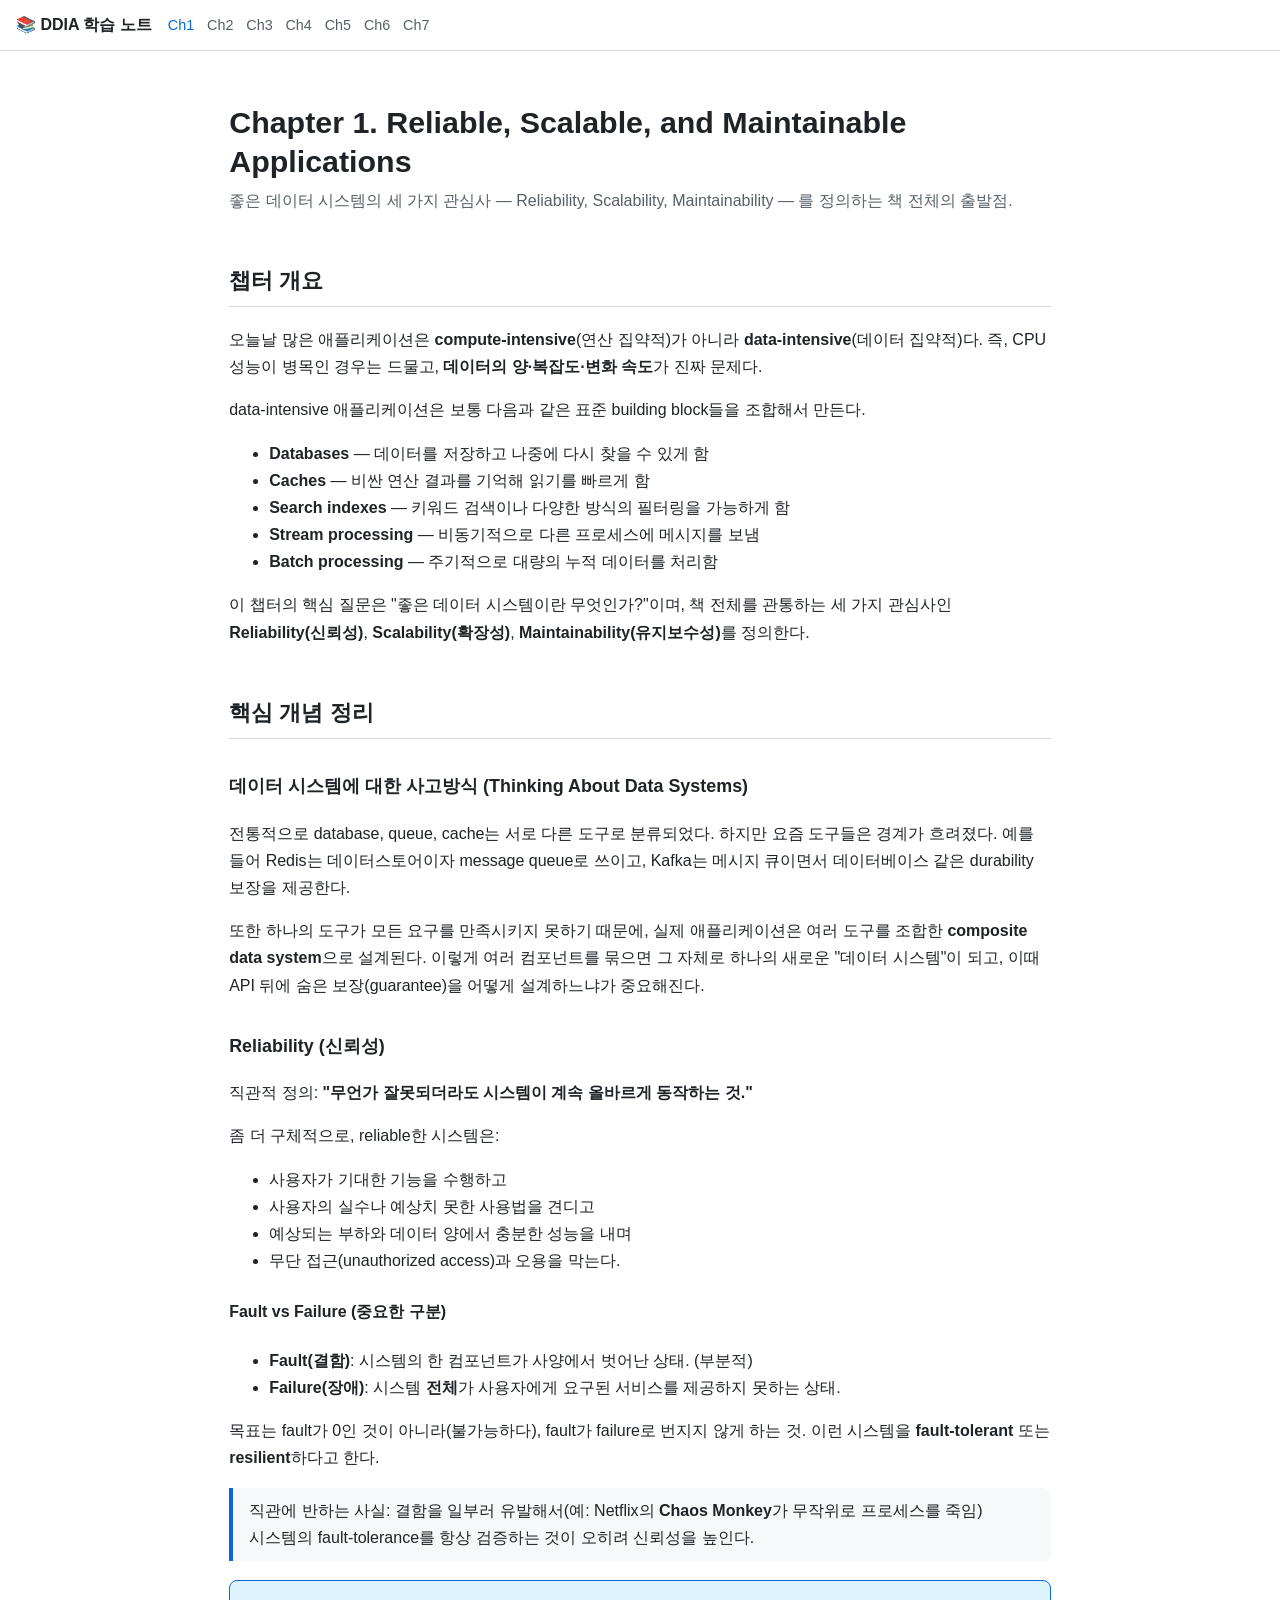
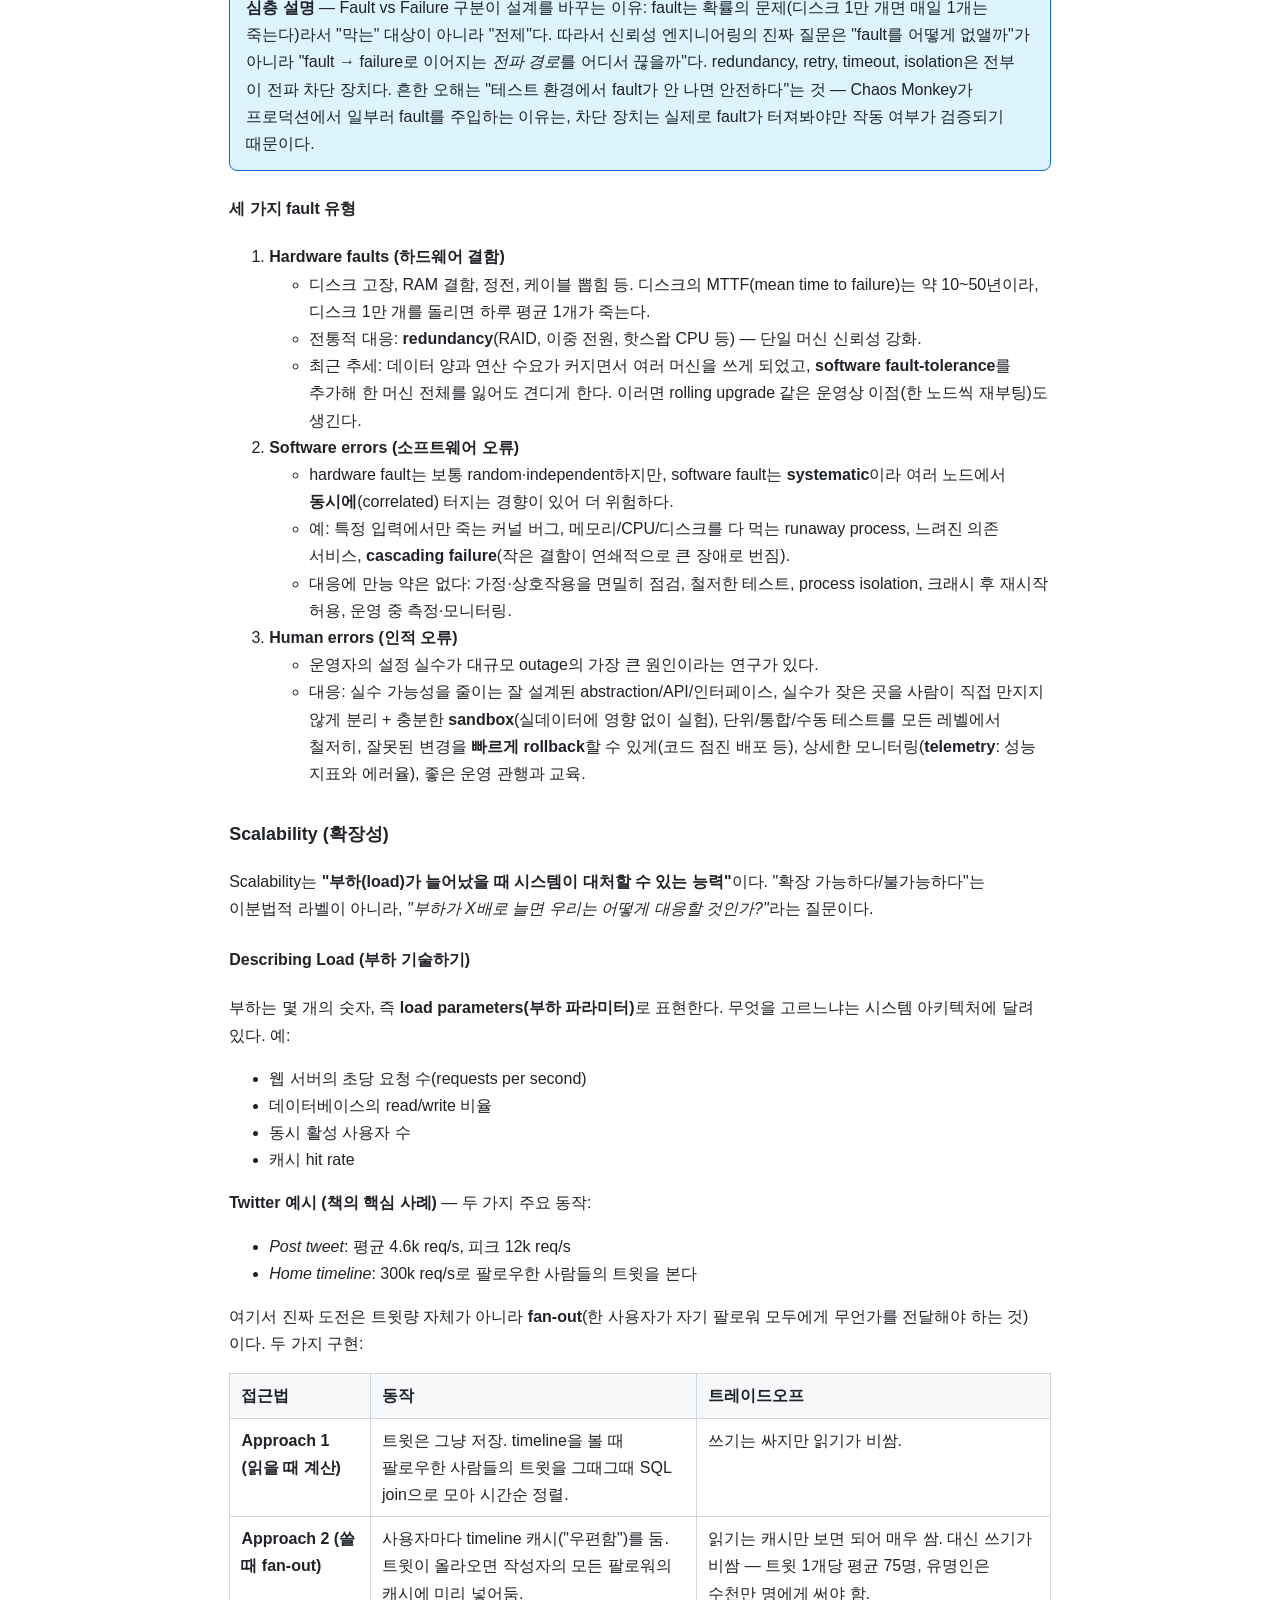
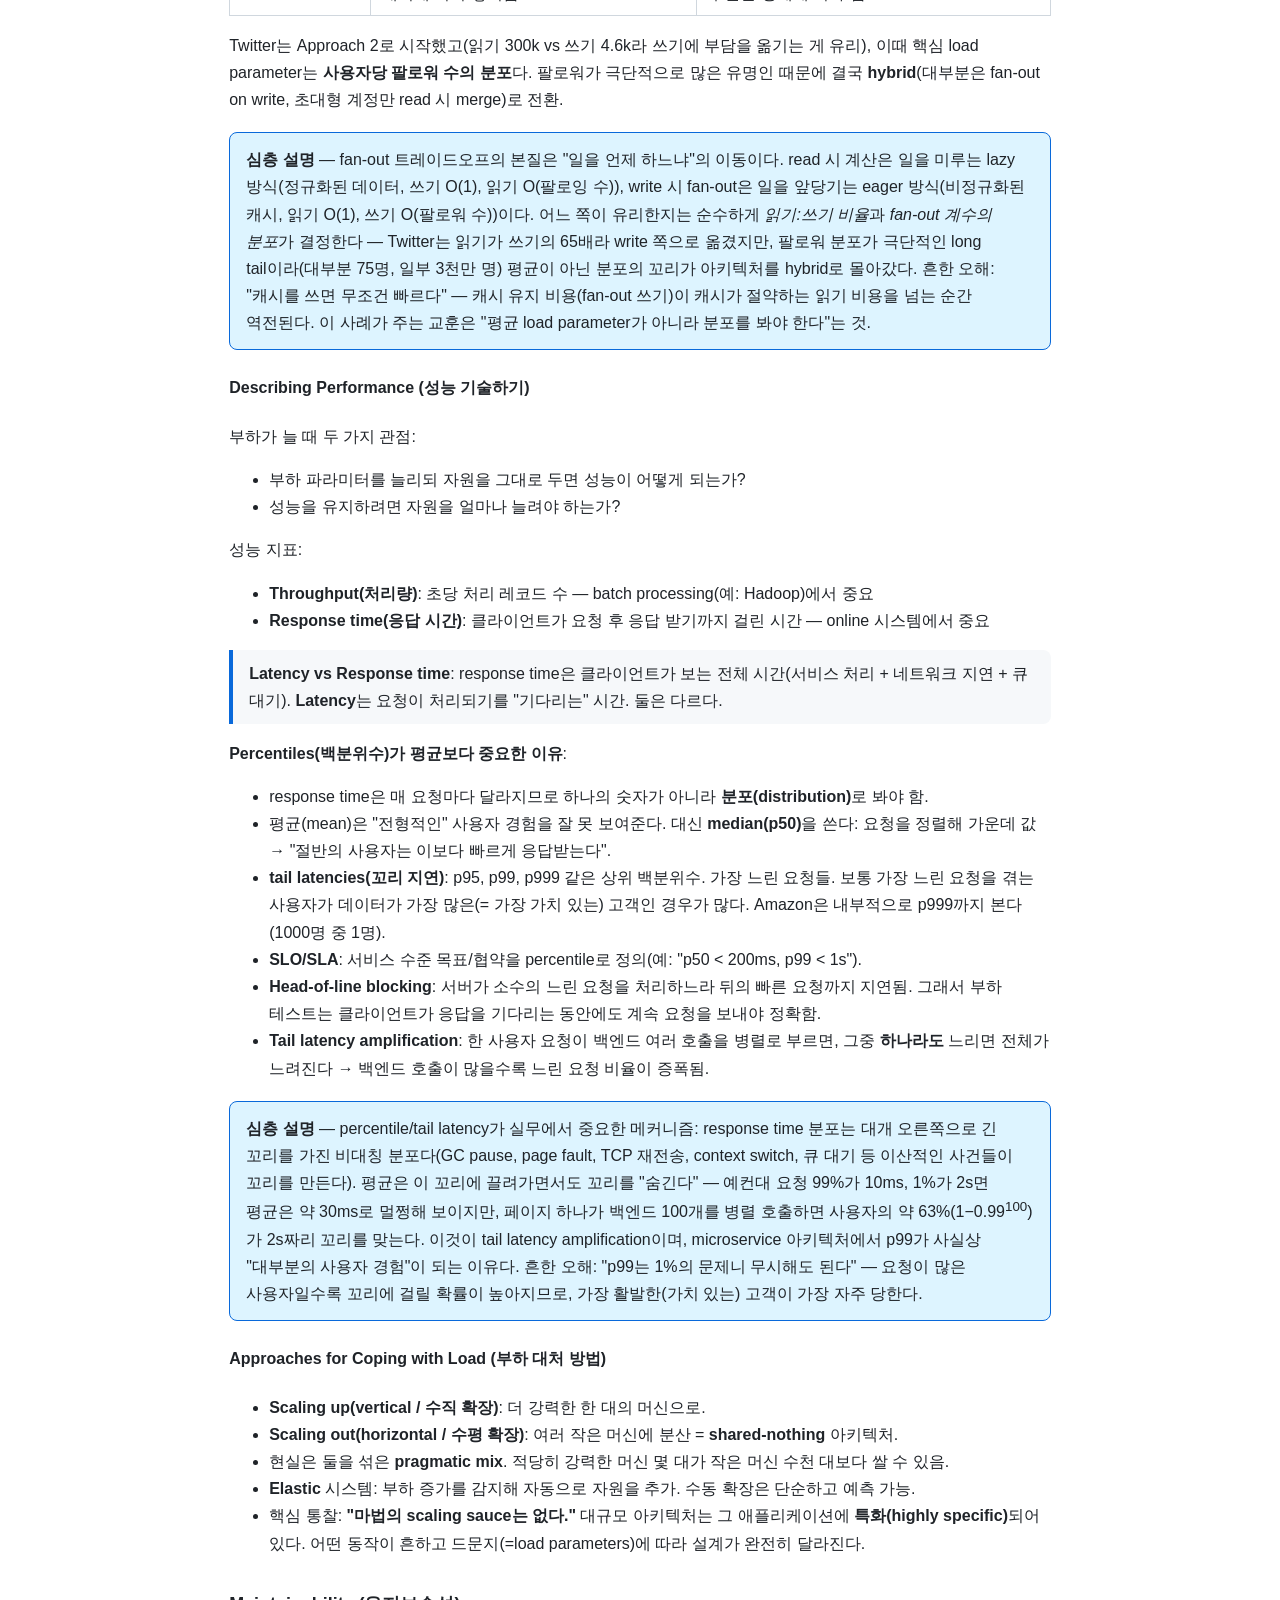
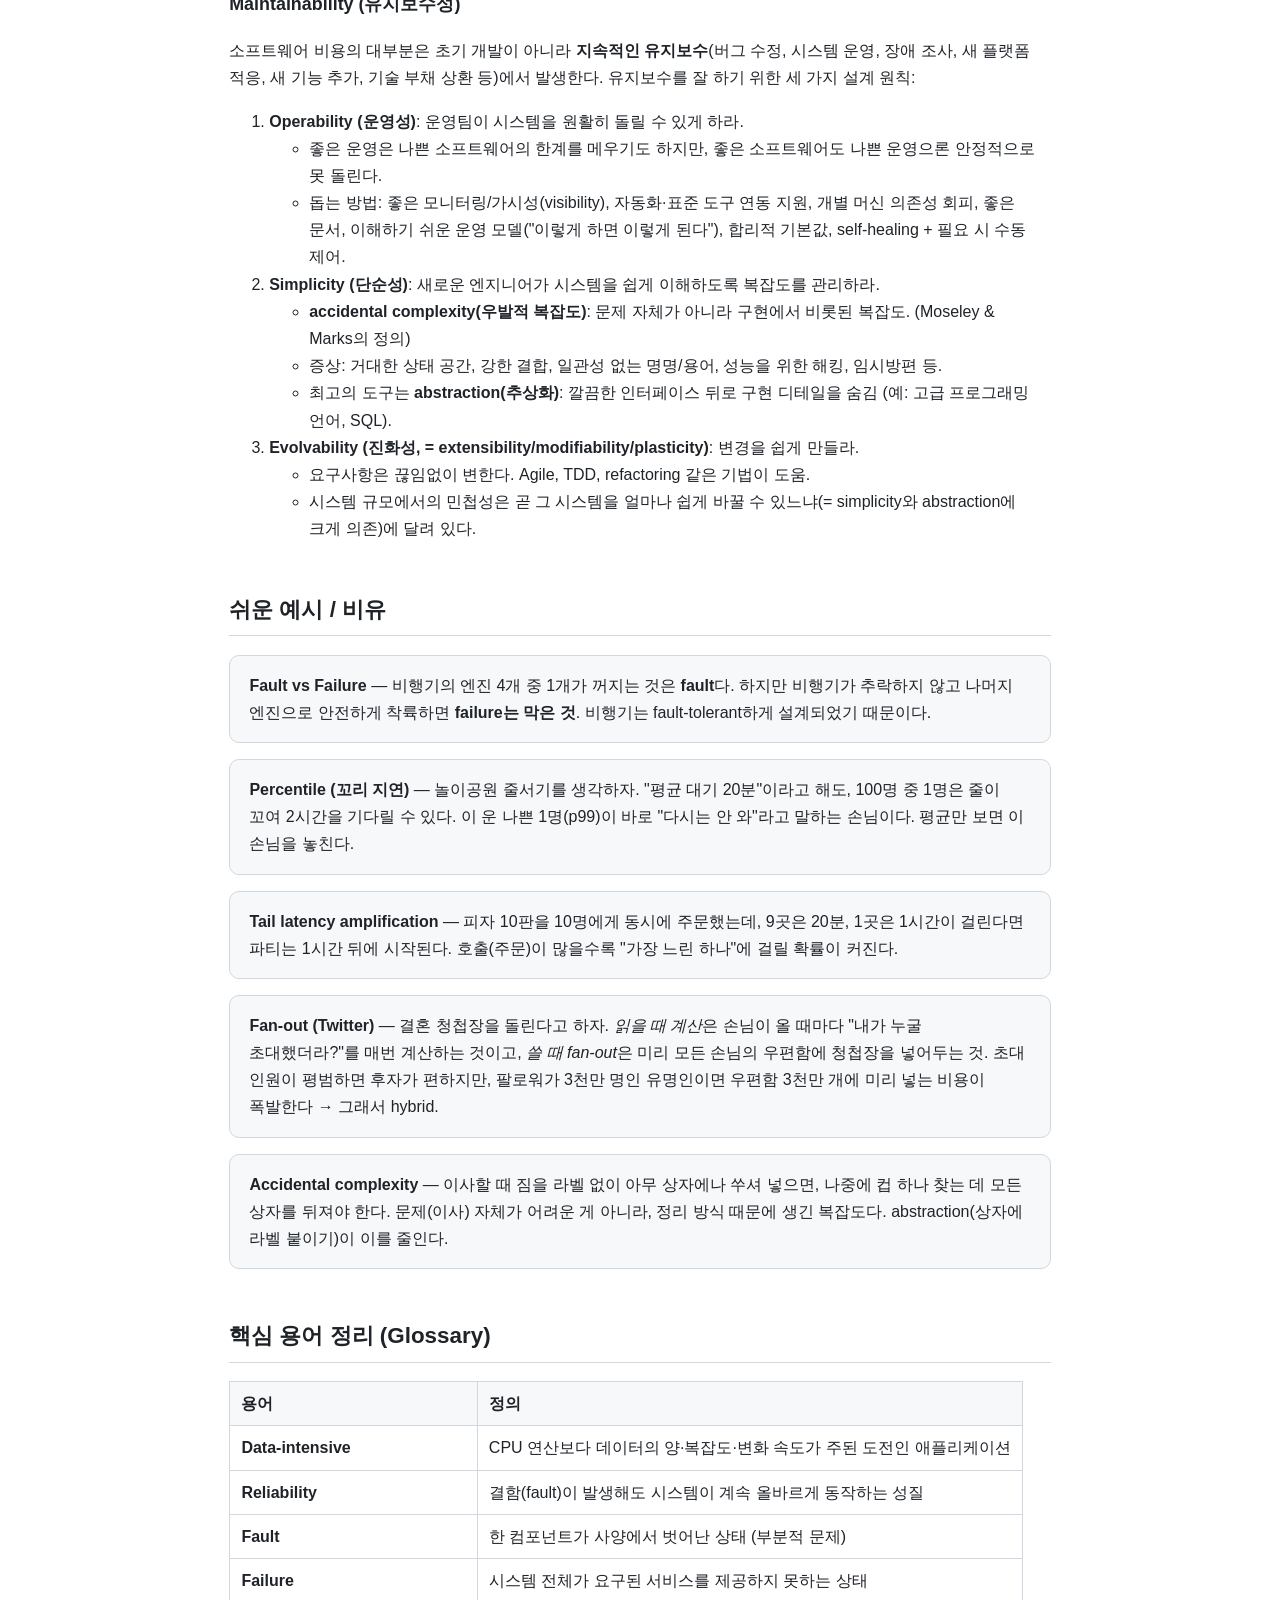
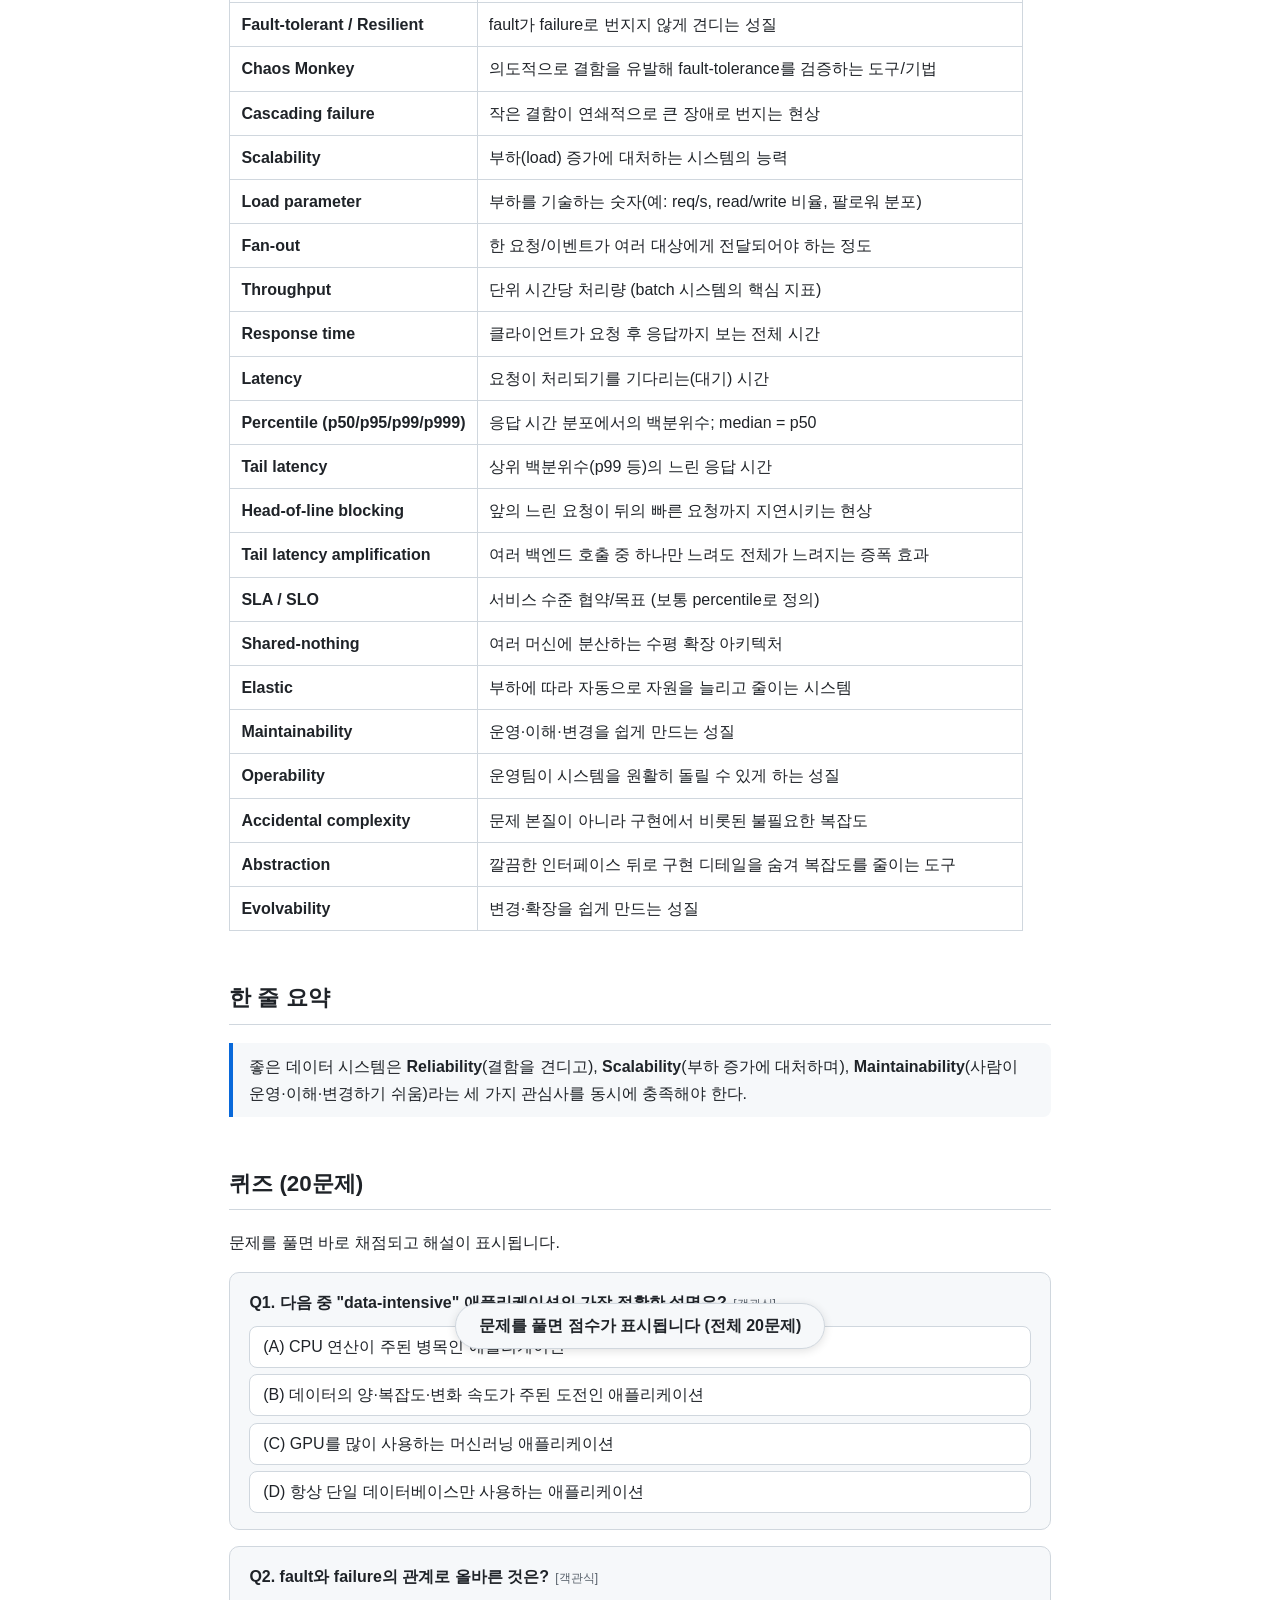
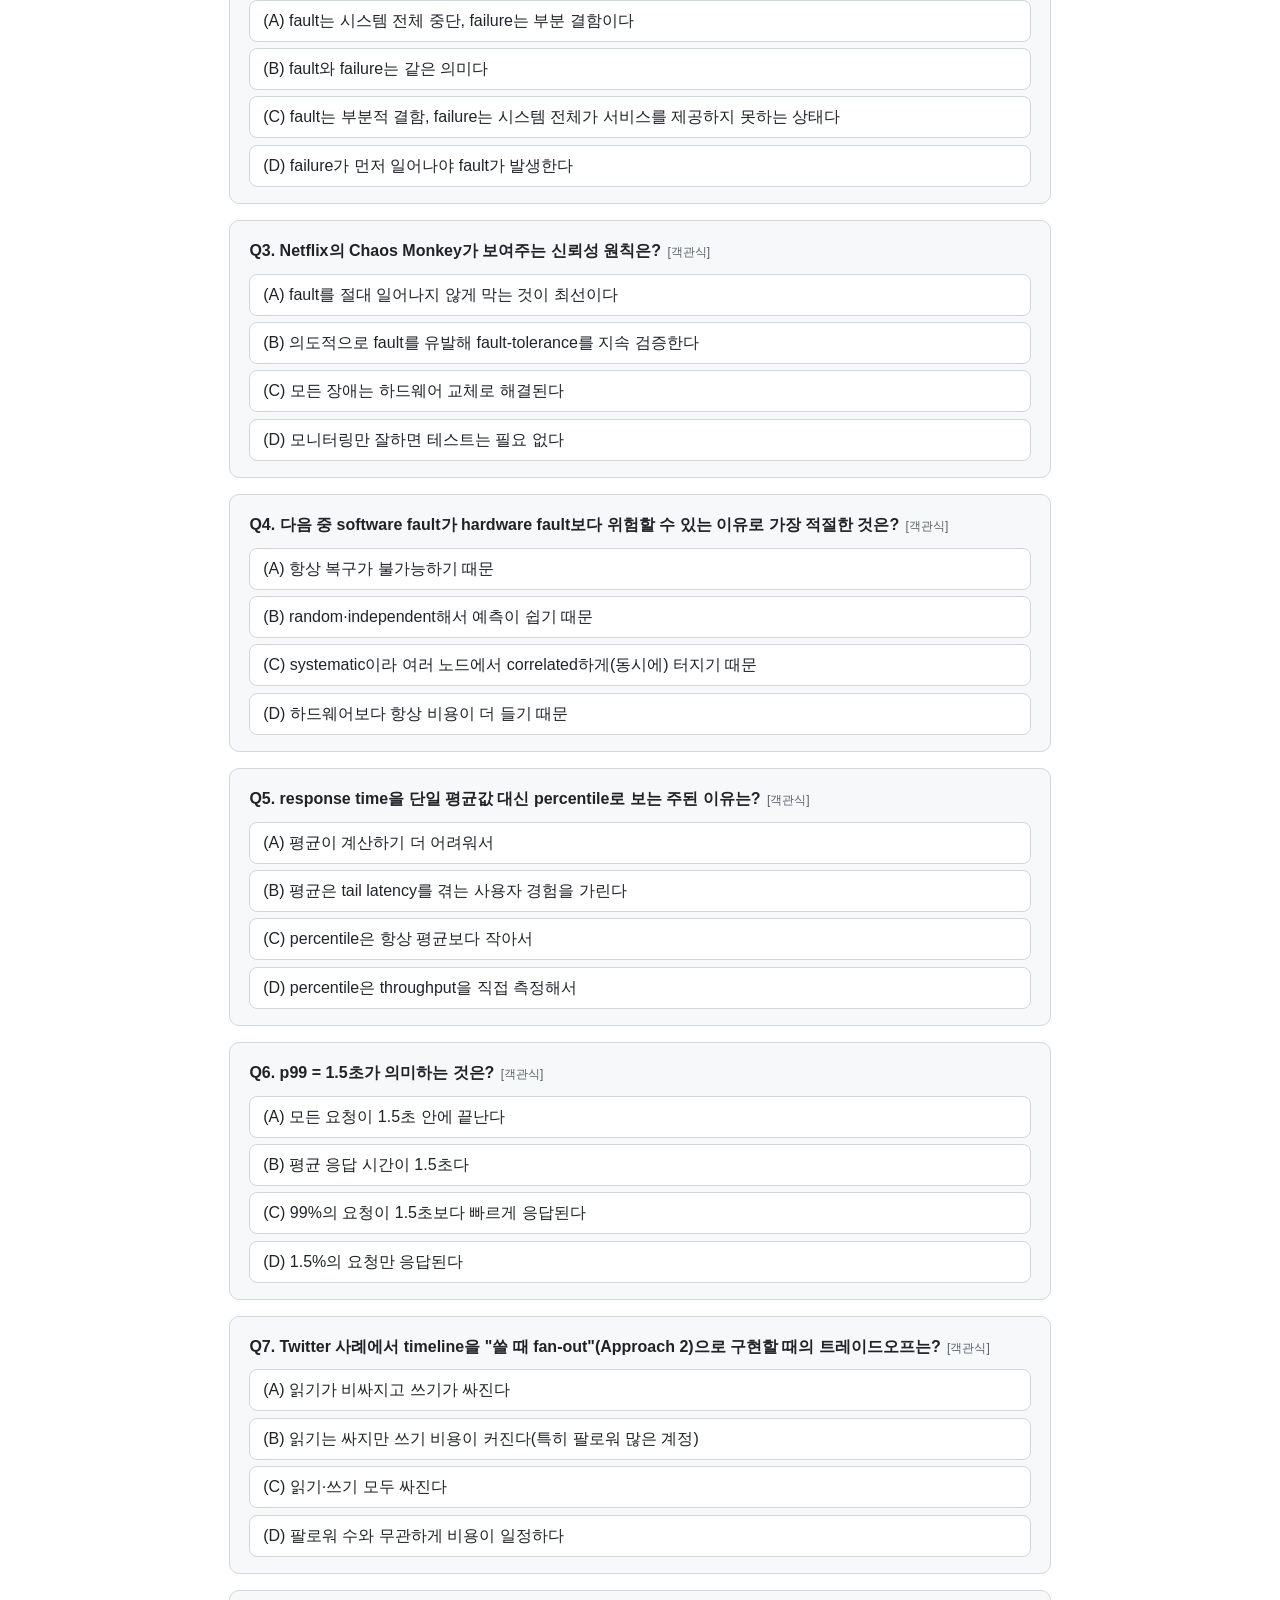
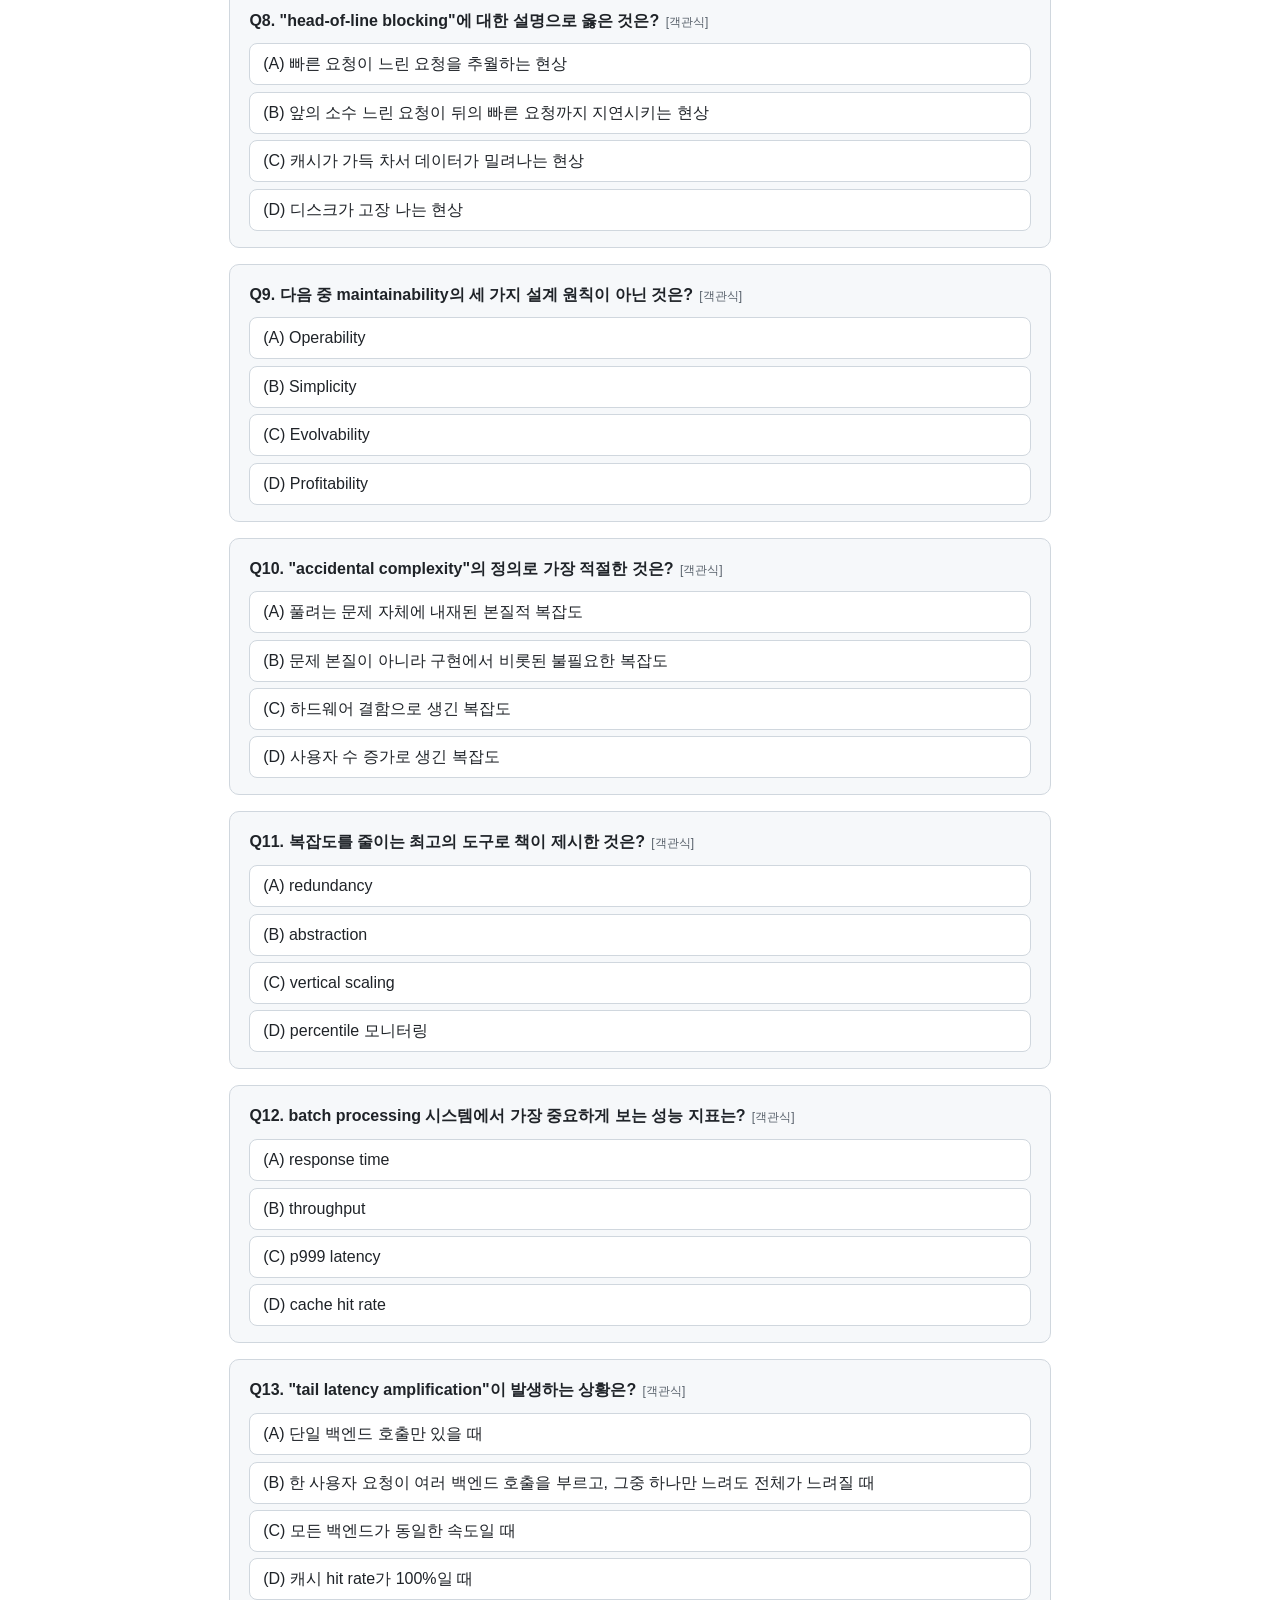
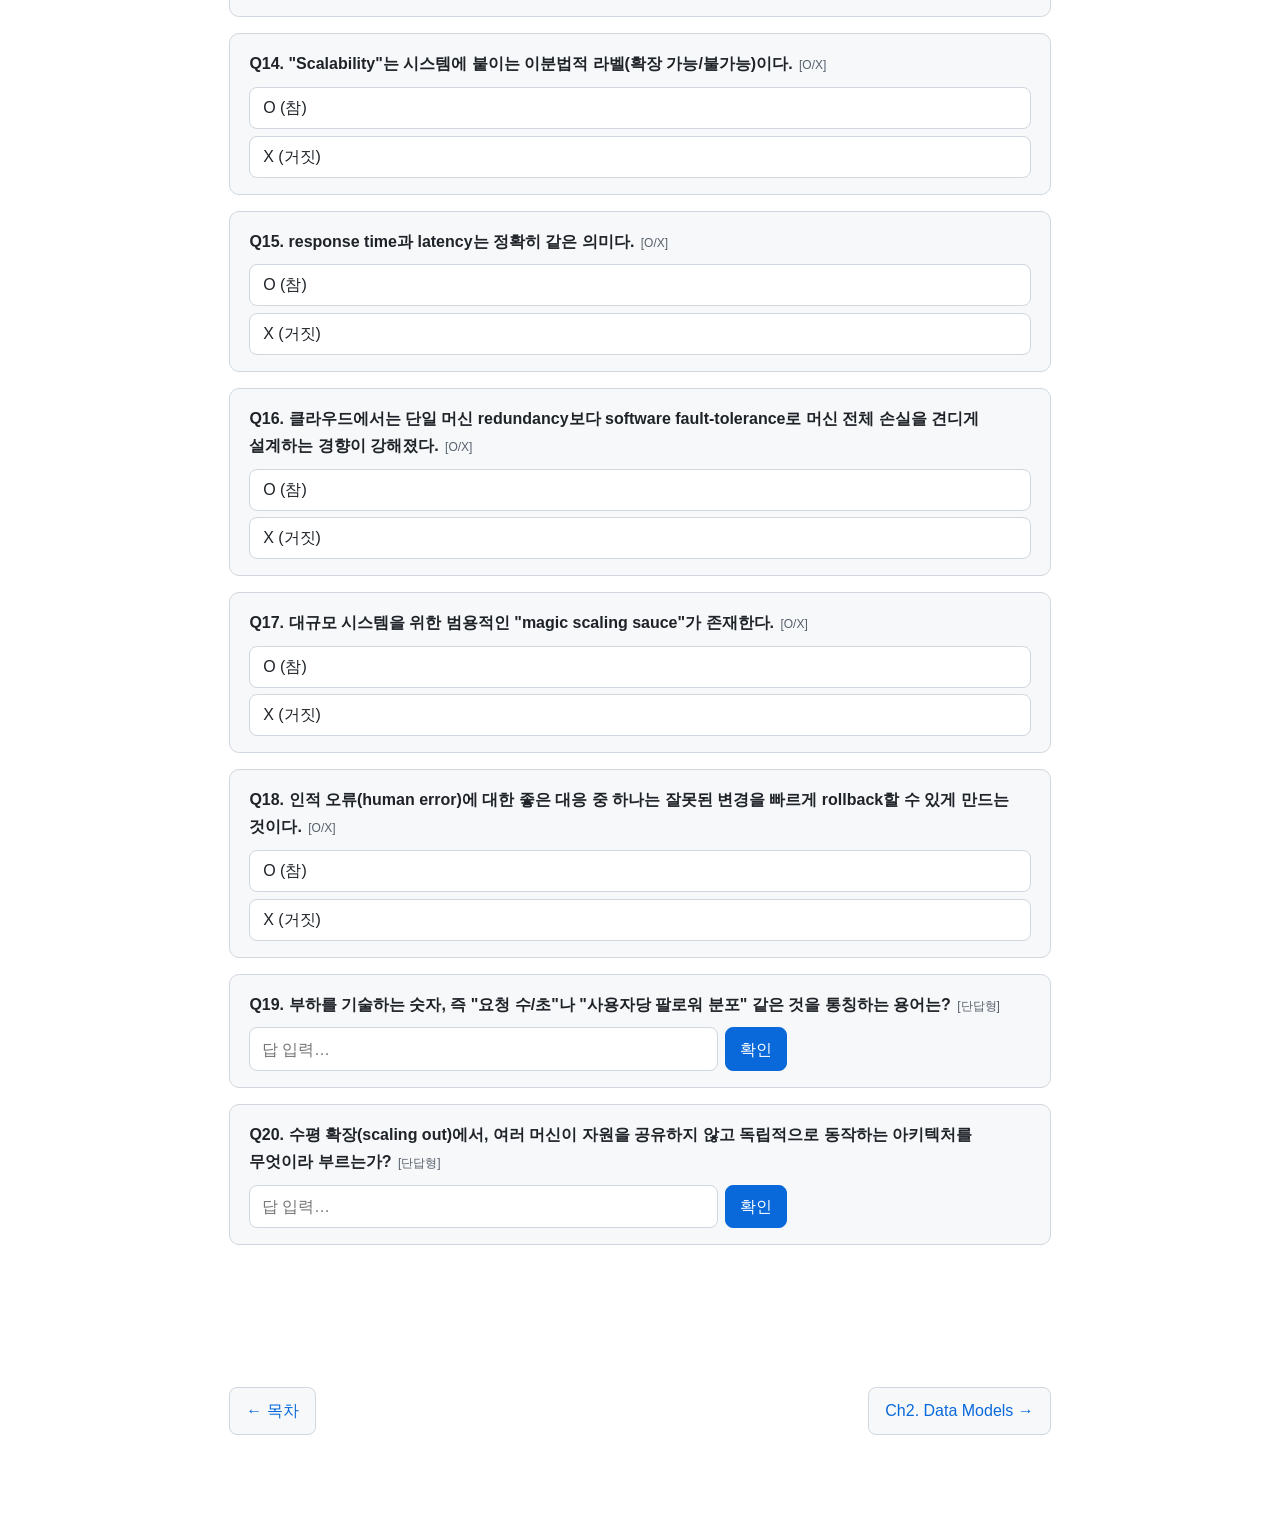
==== commit 9d56bbc6: "Add Ch7 Transactions page and nav links" ====
--- a/docs/ch01.html
+++ b/docs/ch01.html
@@ -18,6 +18,7 @@
         <a href="ch04.html">Ch4</a>
     <a href="ch05.html">Ch5</a>
     <a href="ch06.html">Ch6</a>
+    <a href="ch07.html">Ch7</a>
       </nav>
     </header>
     <main>
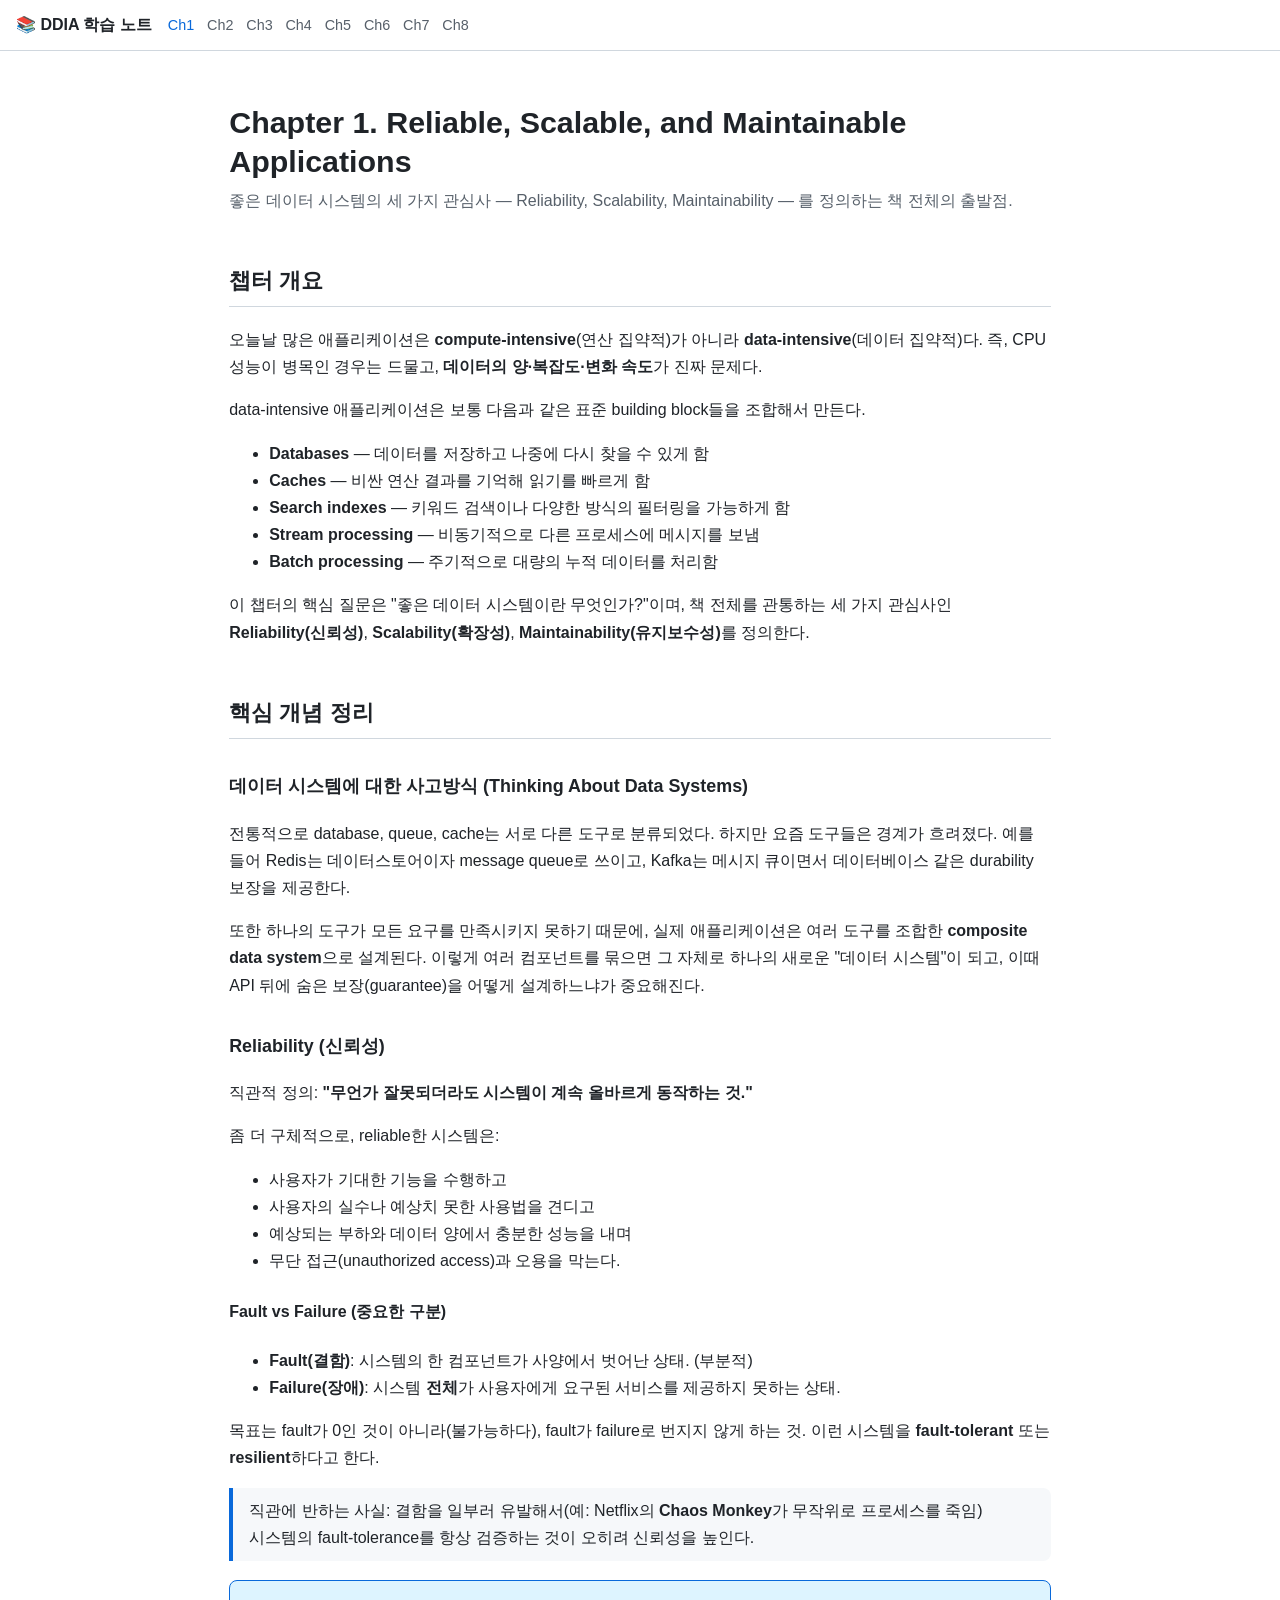
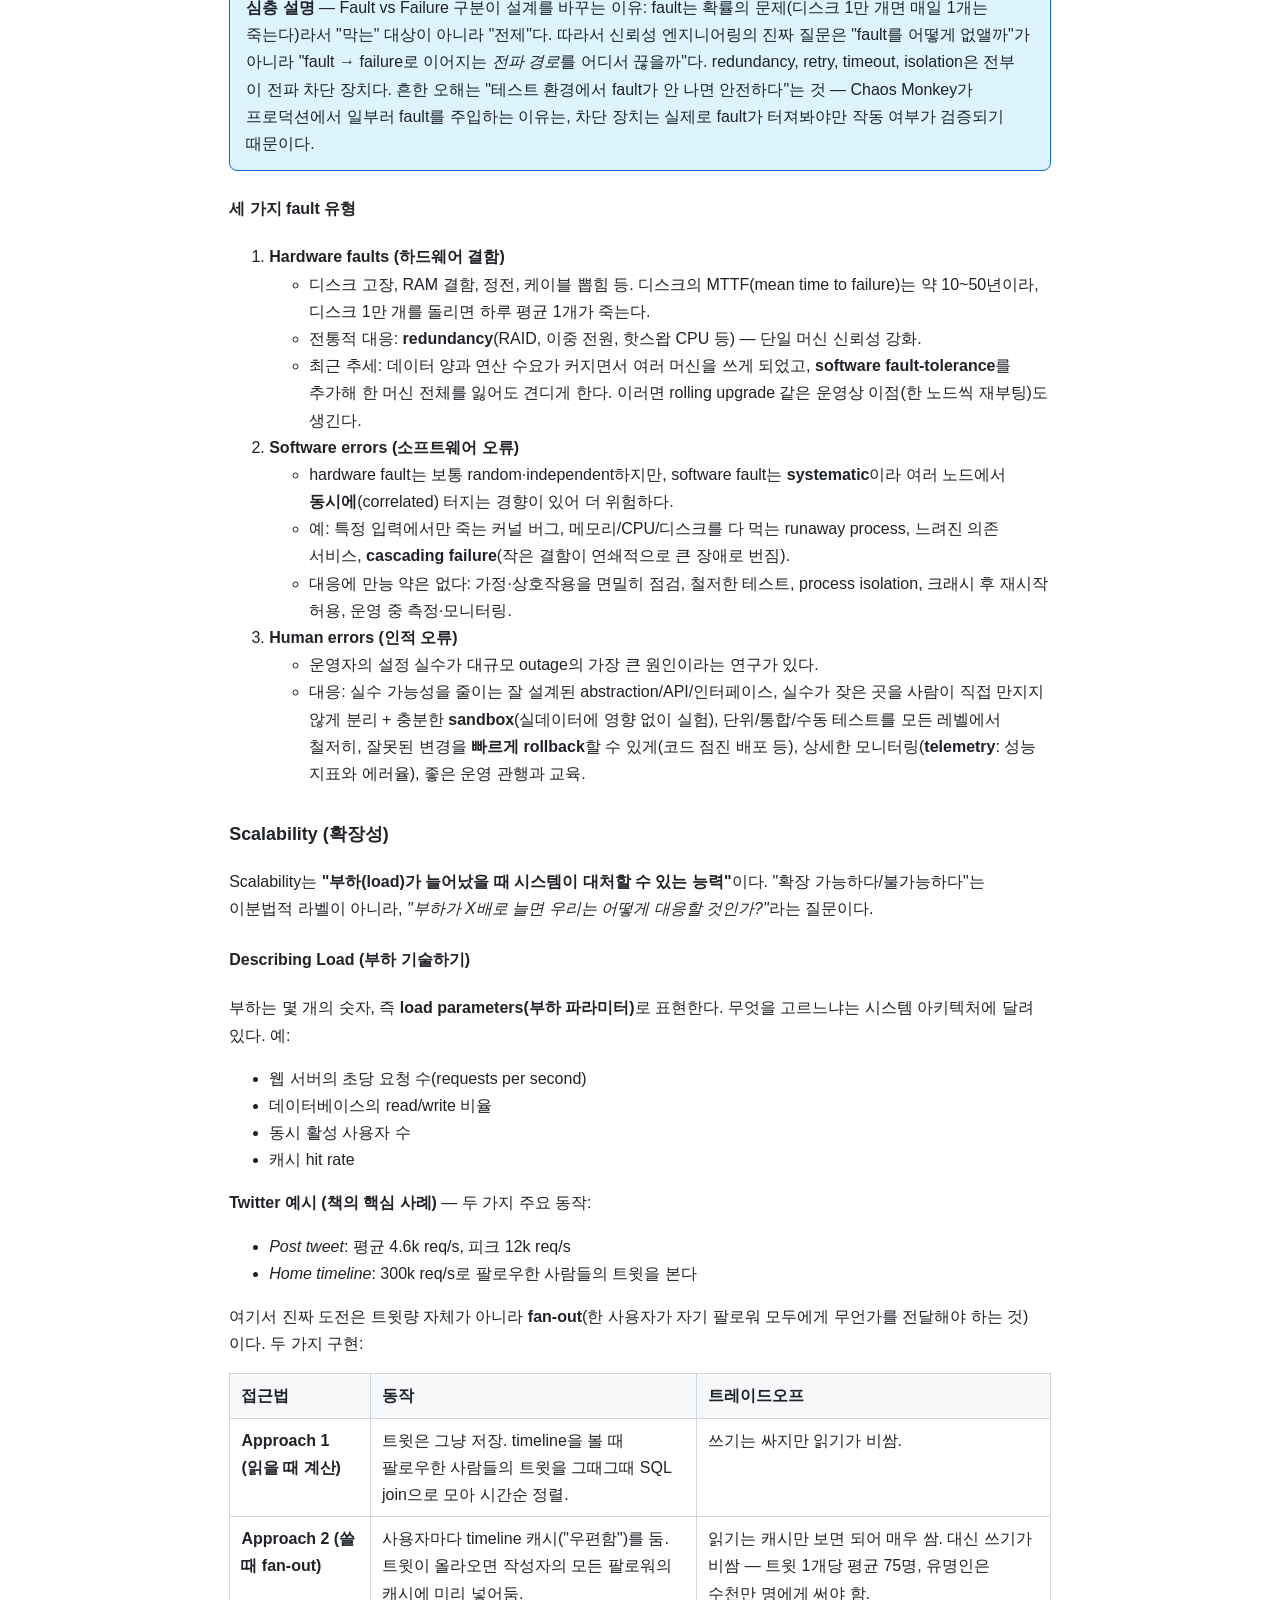
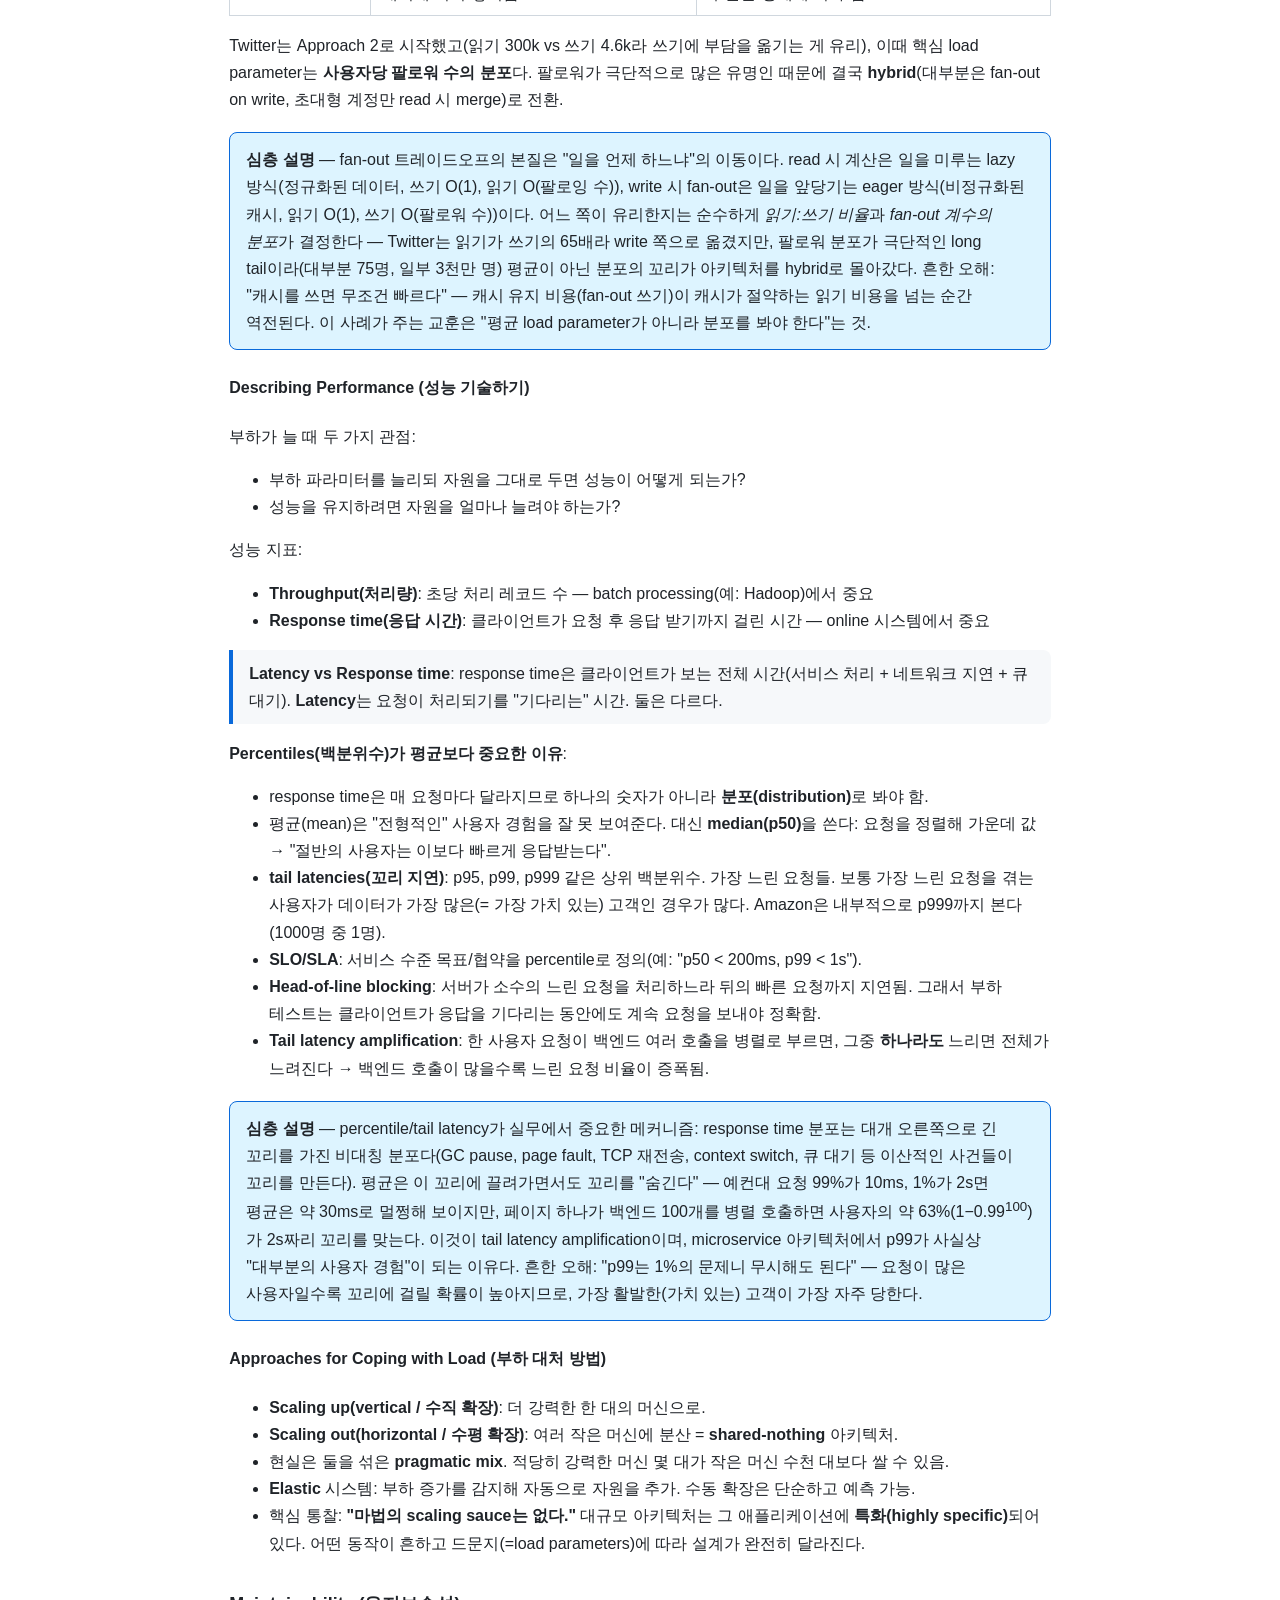
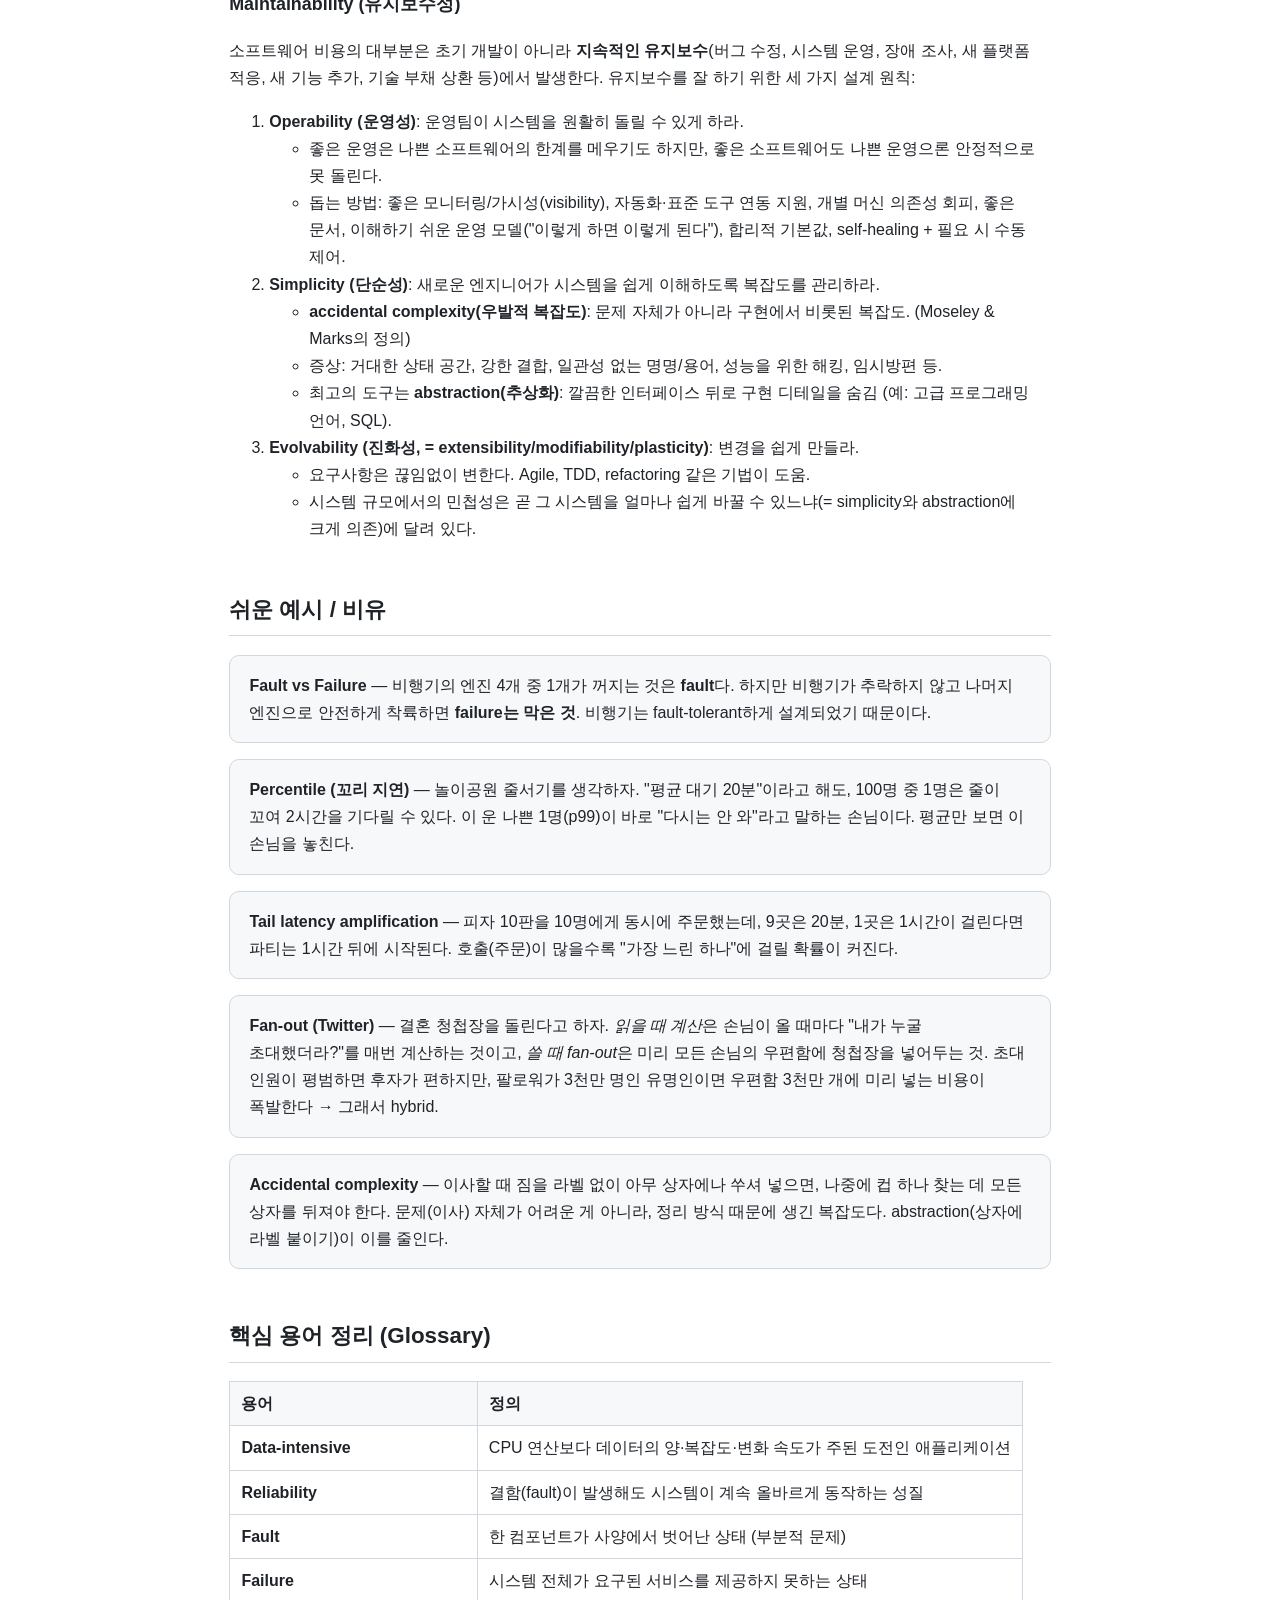
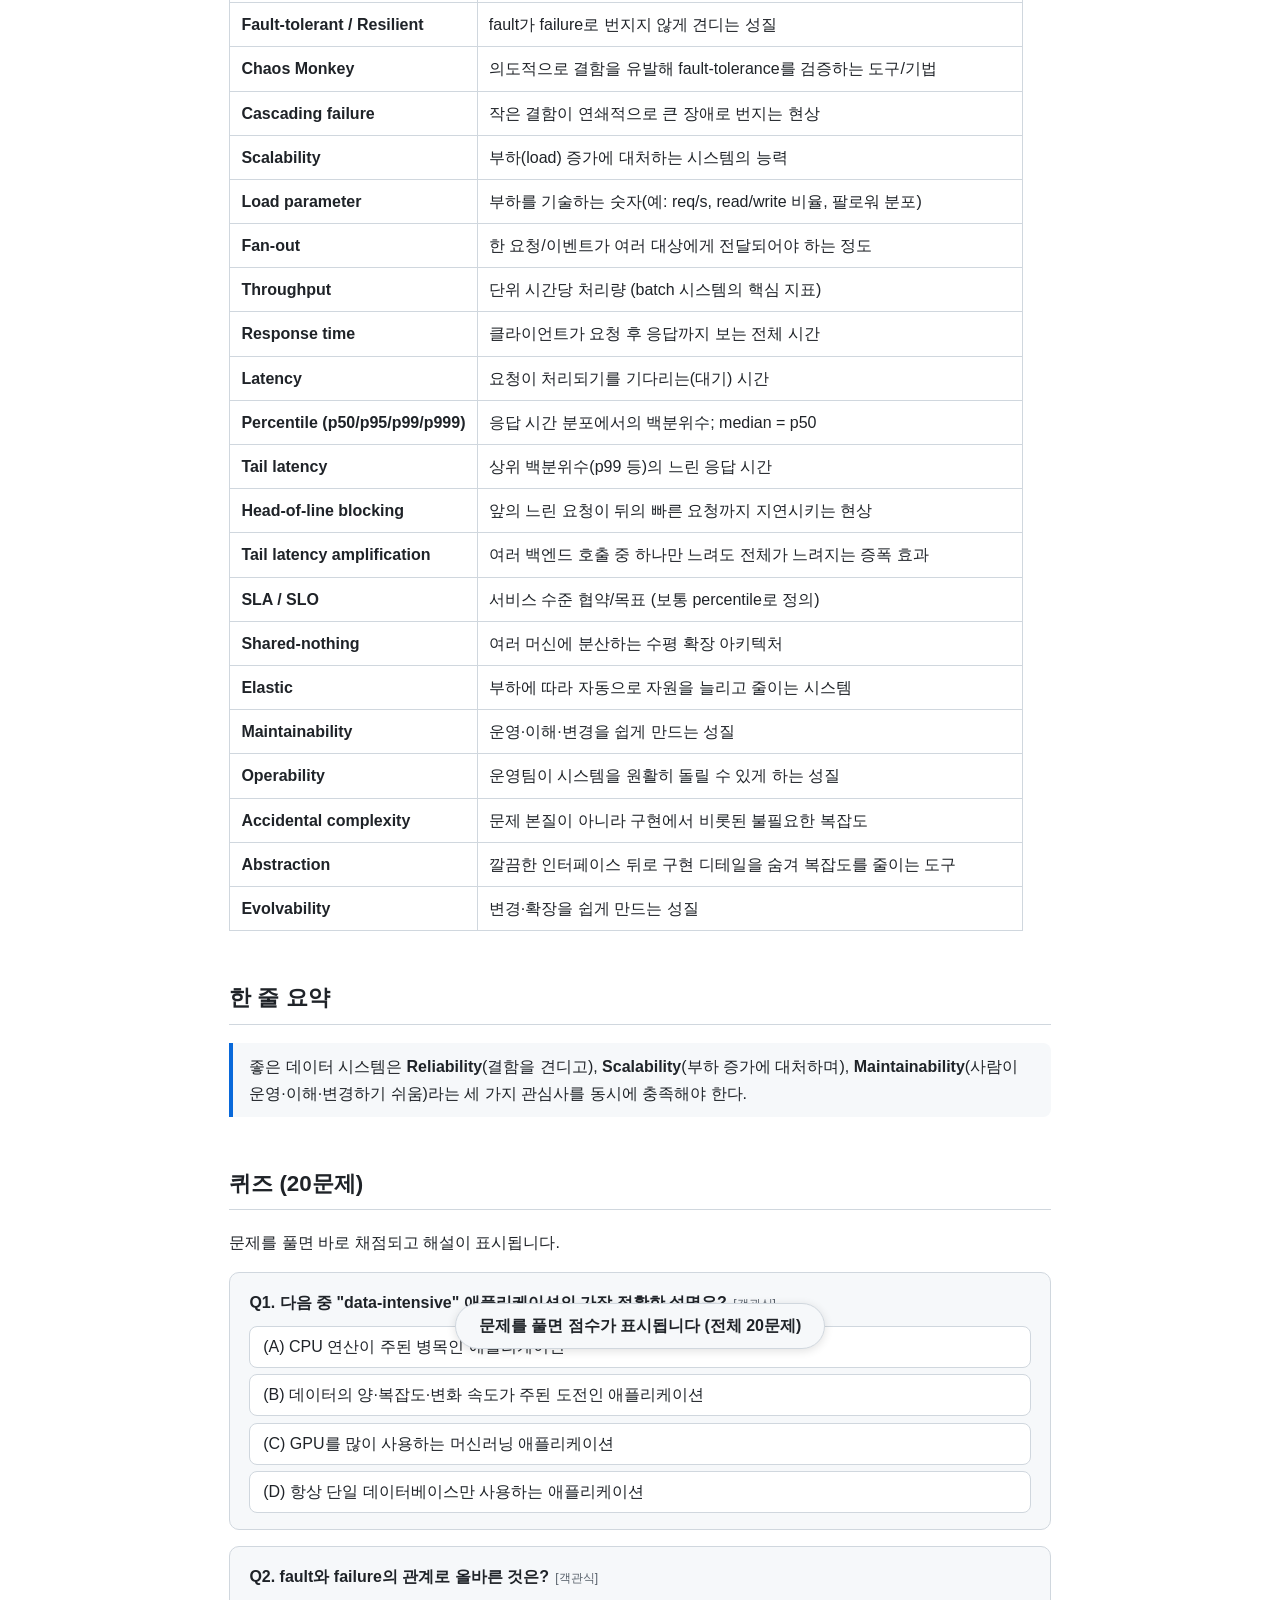
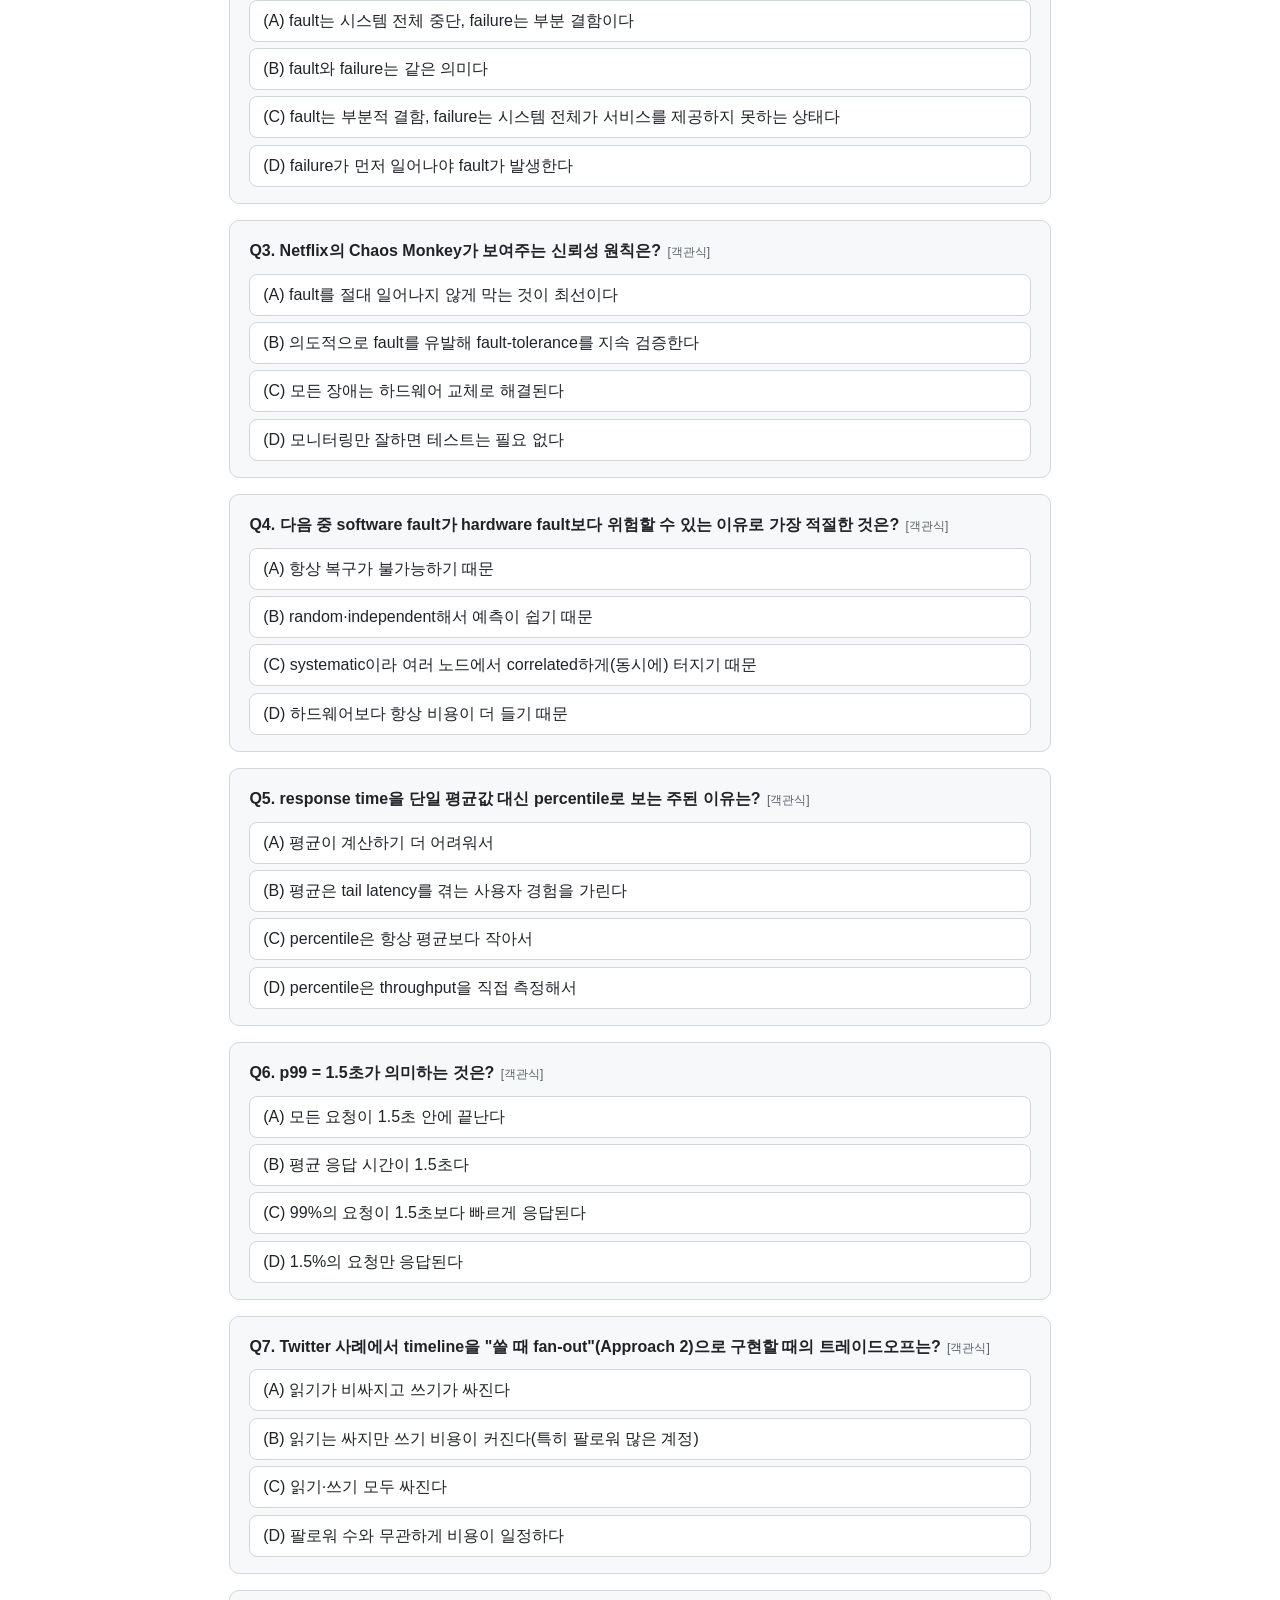
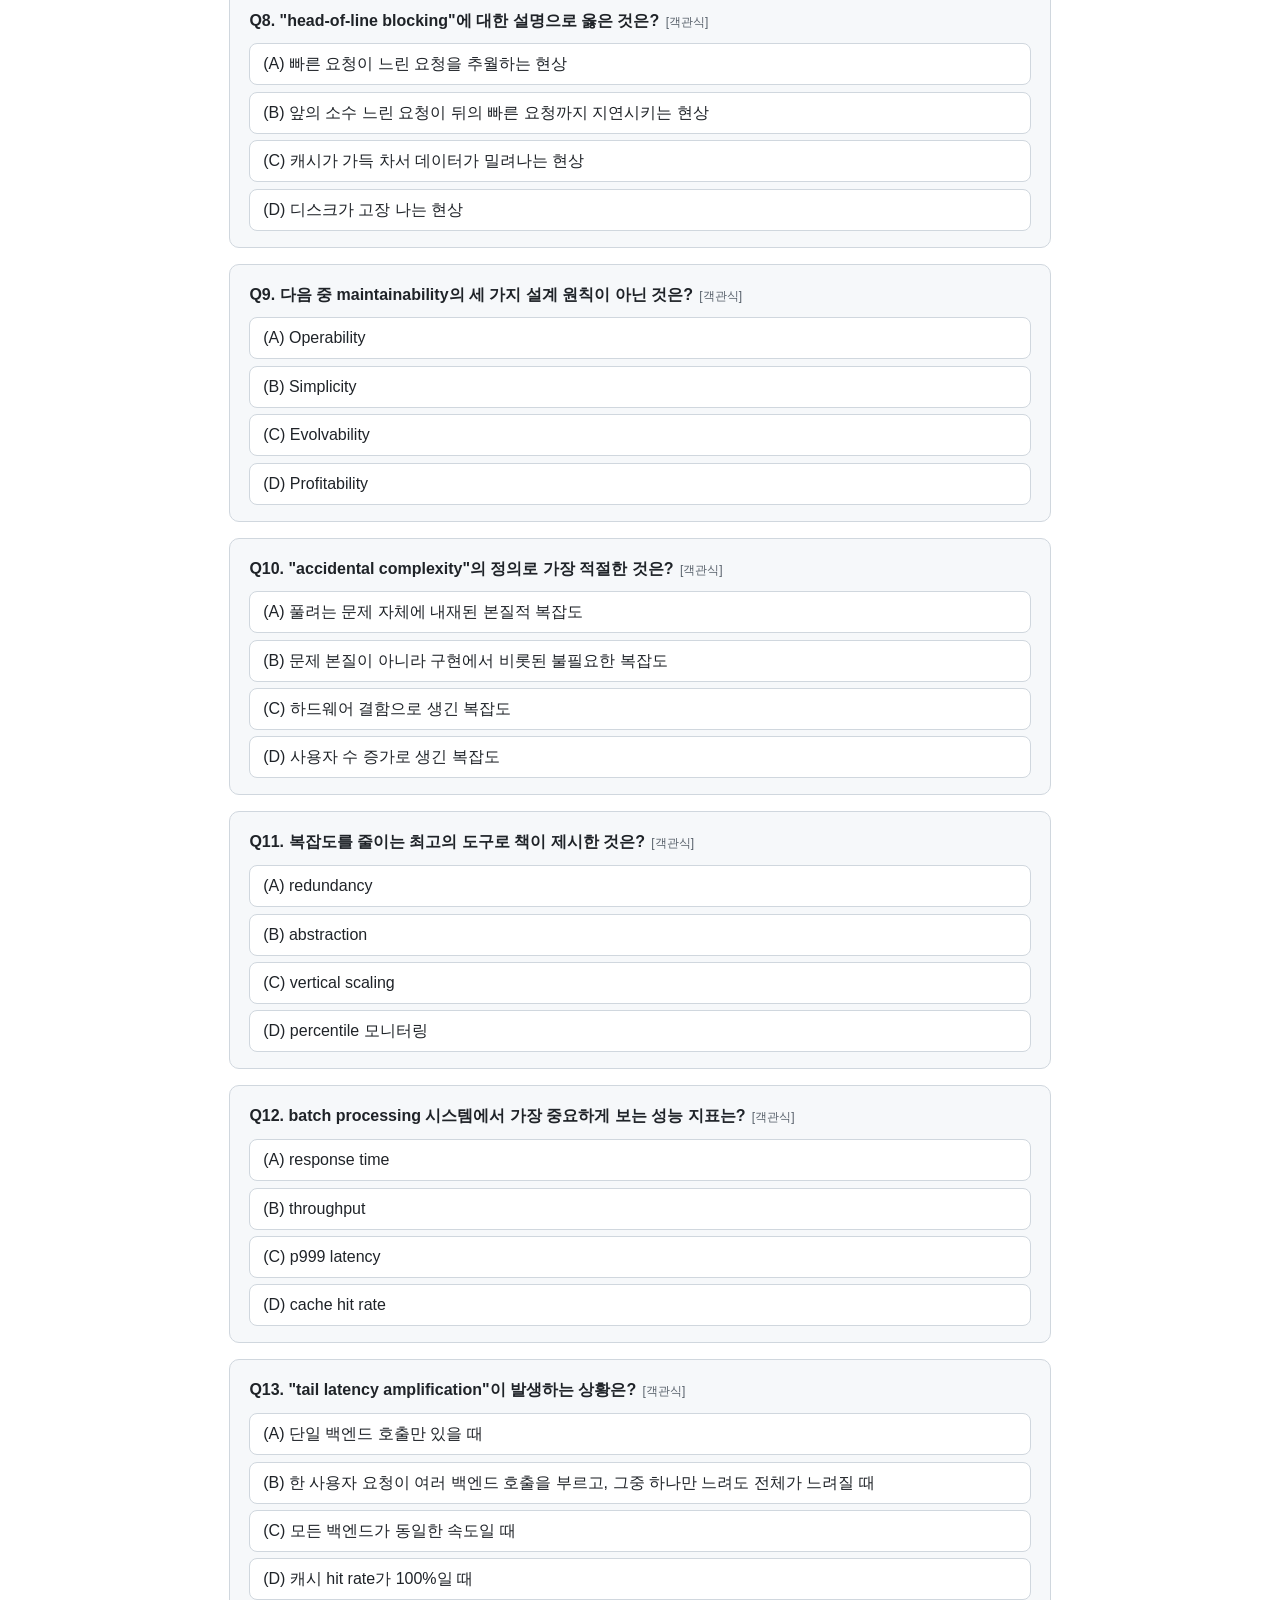
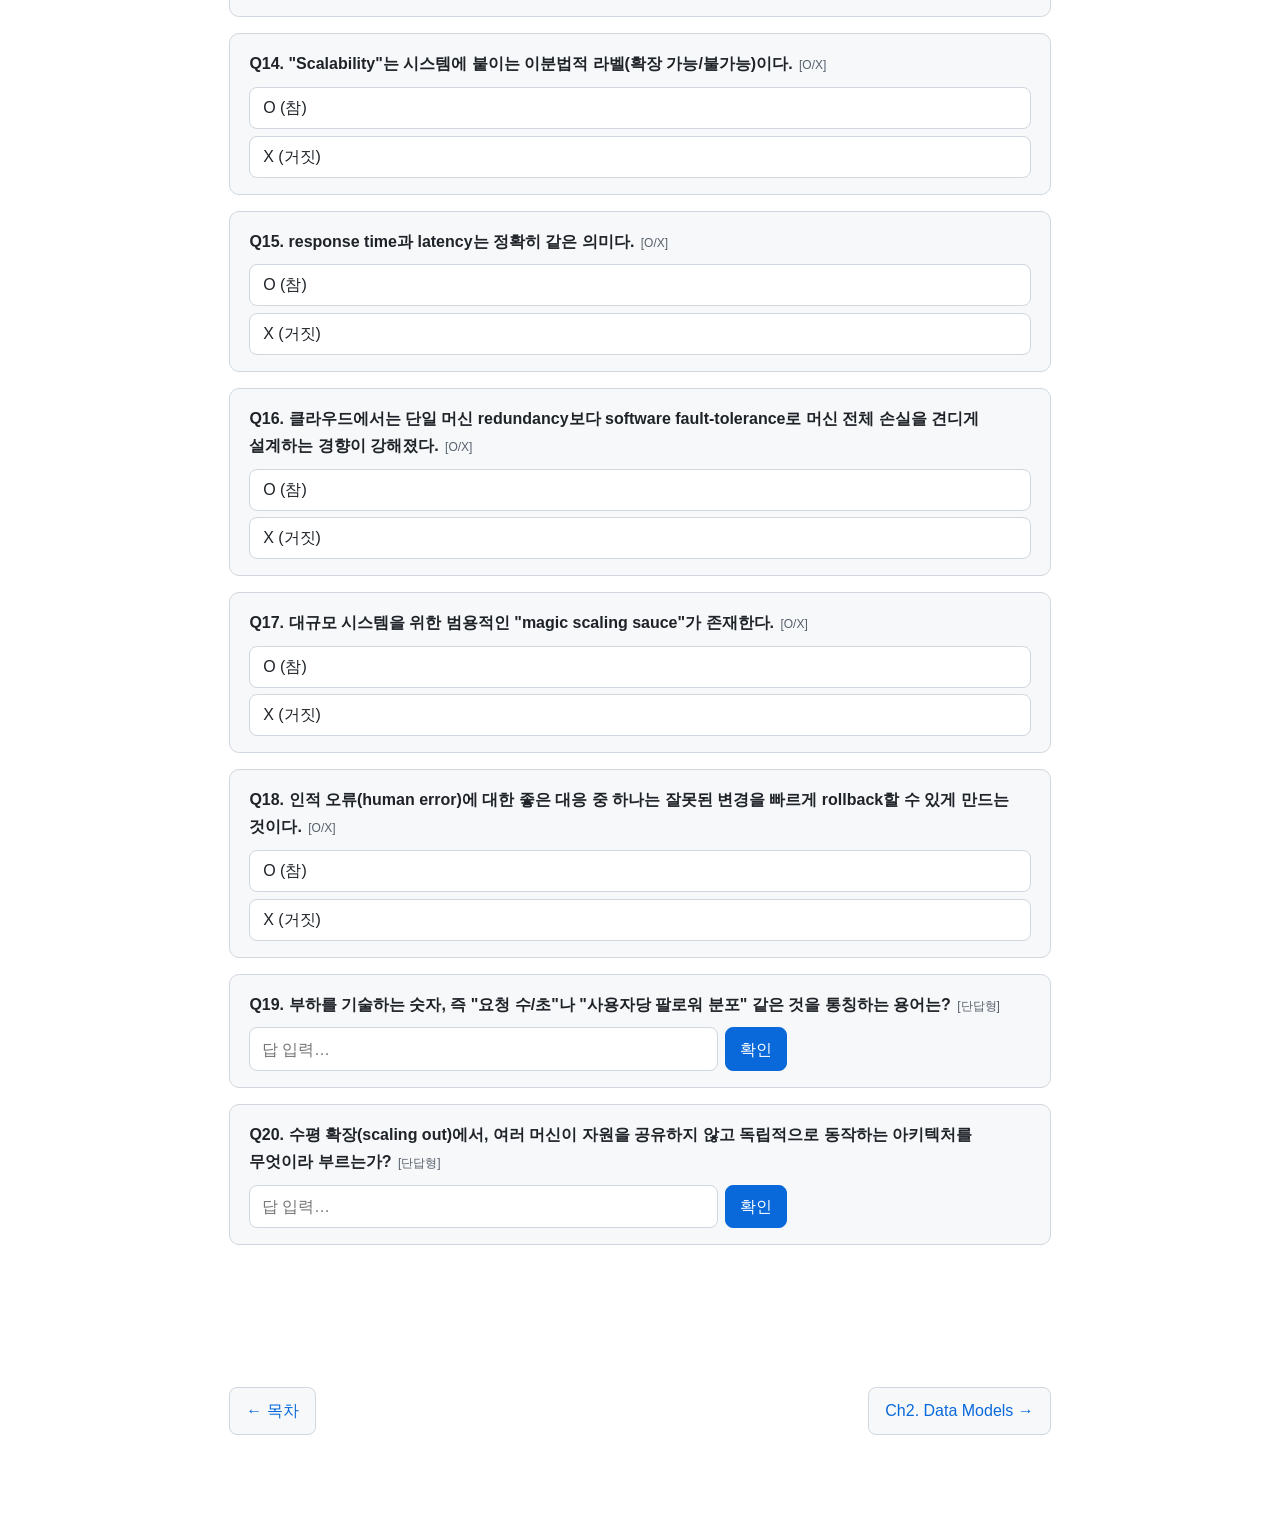
==== commit 3ca93de8: "Add Ch8 The Trouble with Distributed Systems page and nav links" ====
--- a/docs/ch01.html
+++ b/docs/ch01.html
@@ -19,6 +19,7 @@
     <a href="ch05.html">Ch5</a>
     <a href="ch06.html">Ch6</a>
     <a href="ch07.html">Ch7</a>
+    <a href="ch08.html">Ch8</a>
       </nav>
     </header>
     <main>
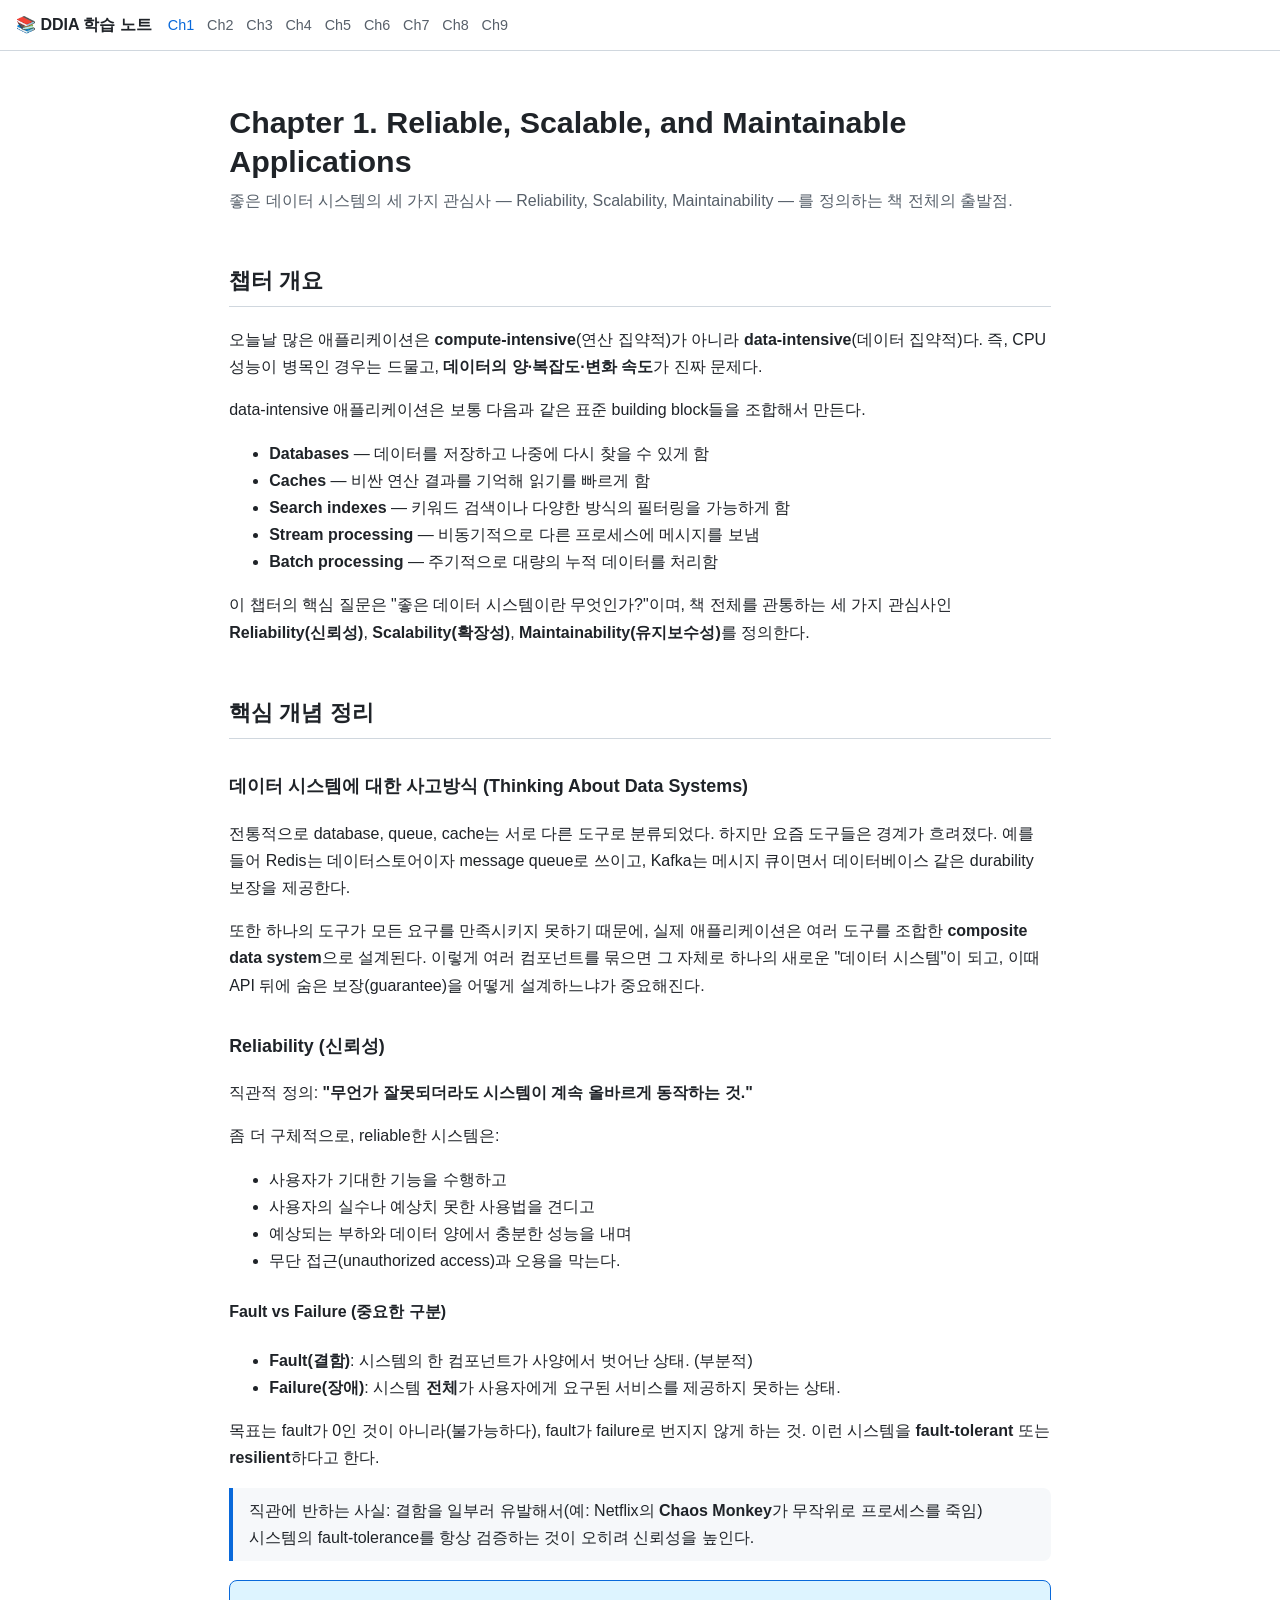
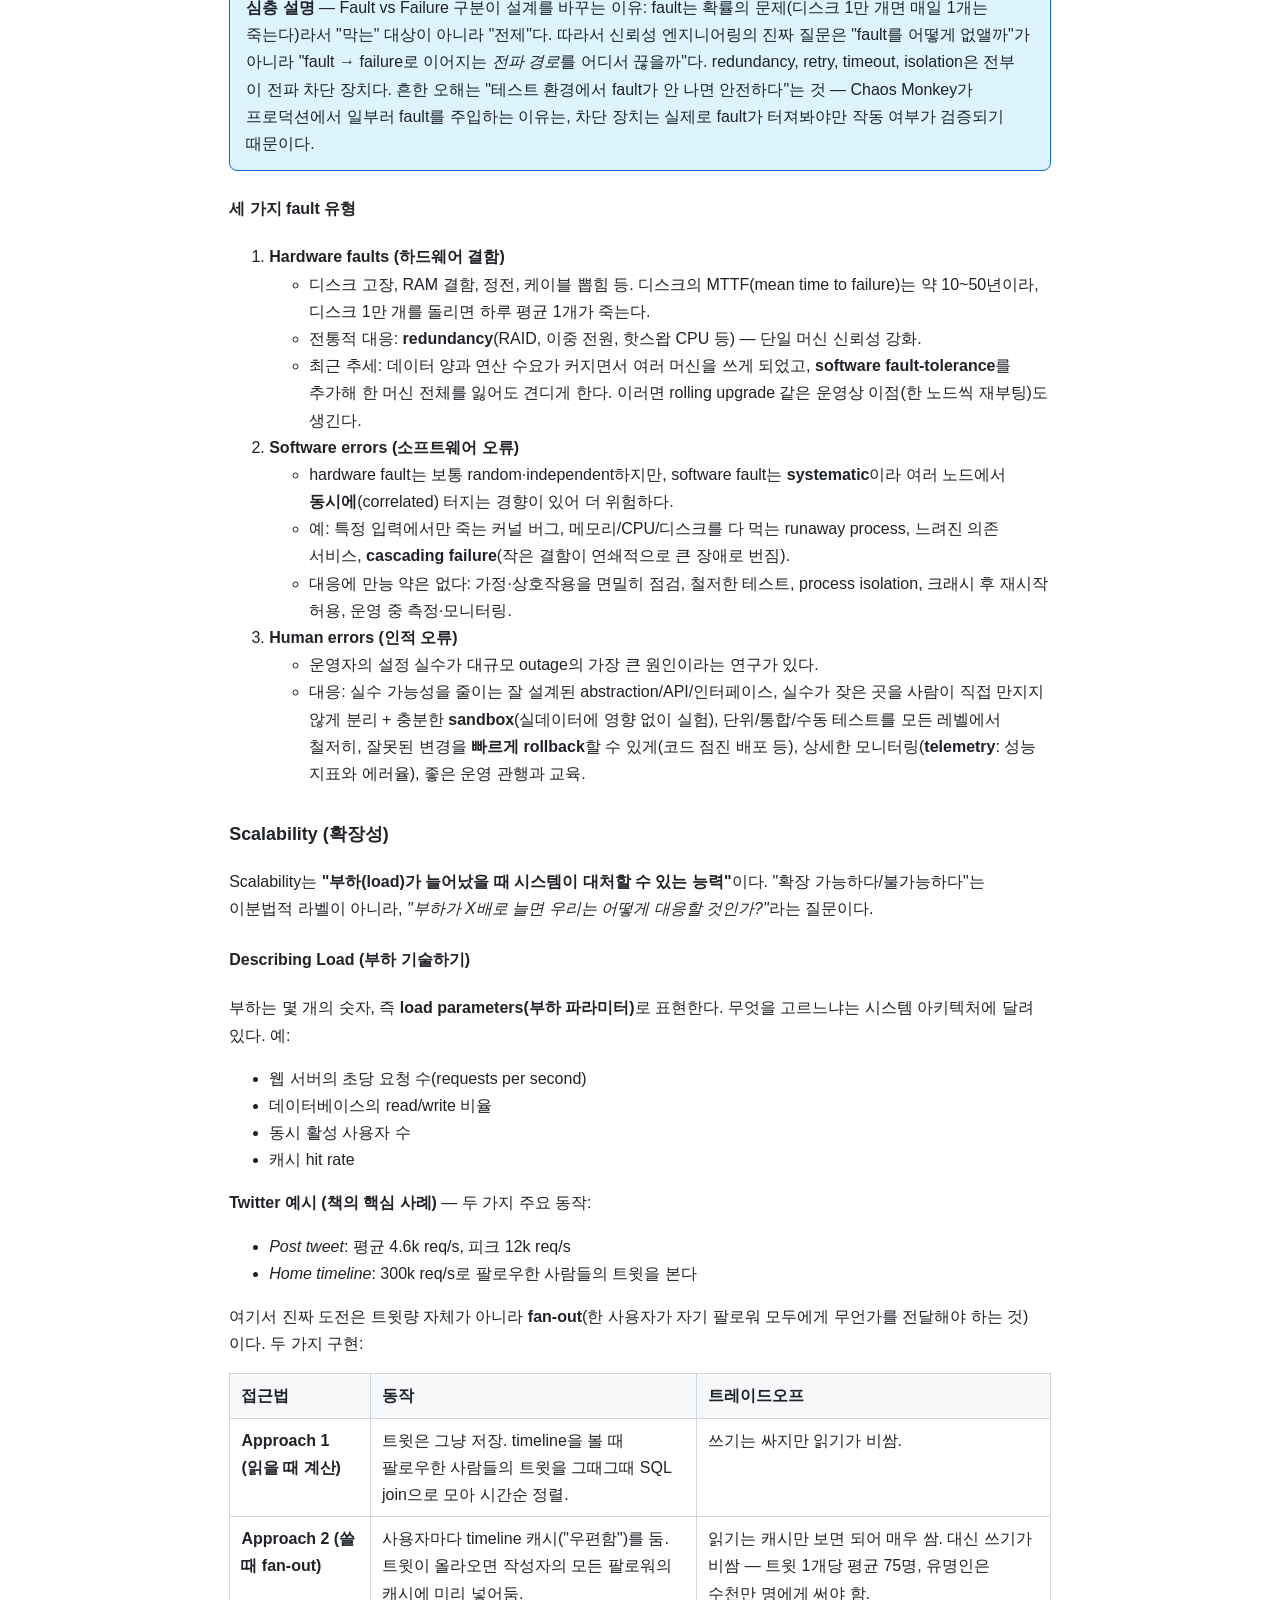
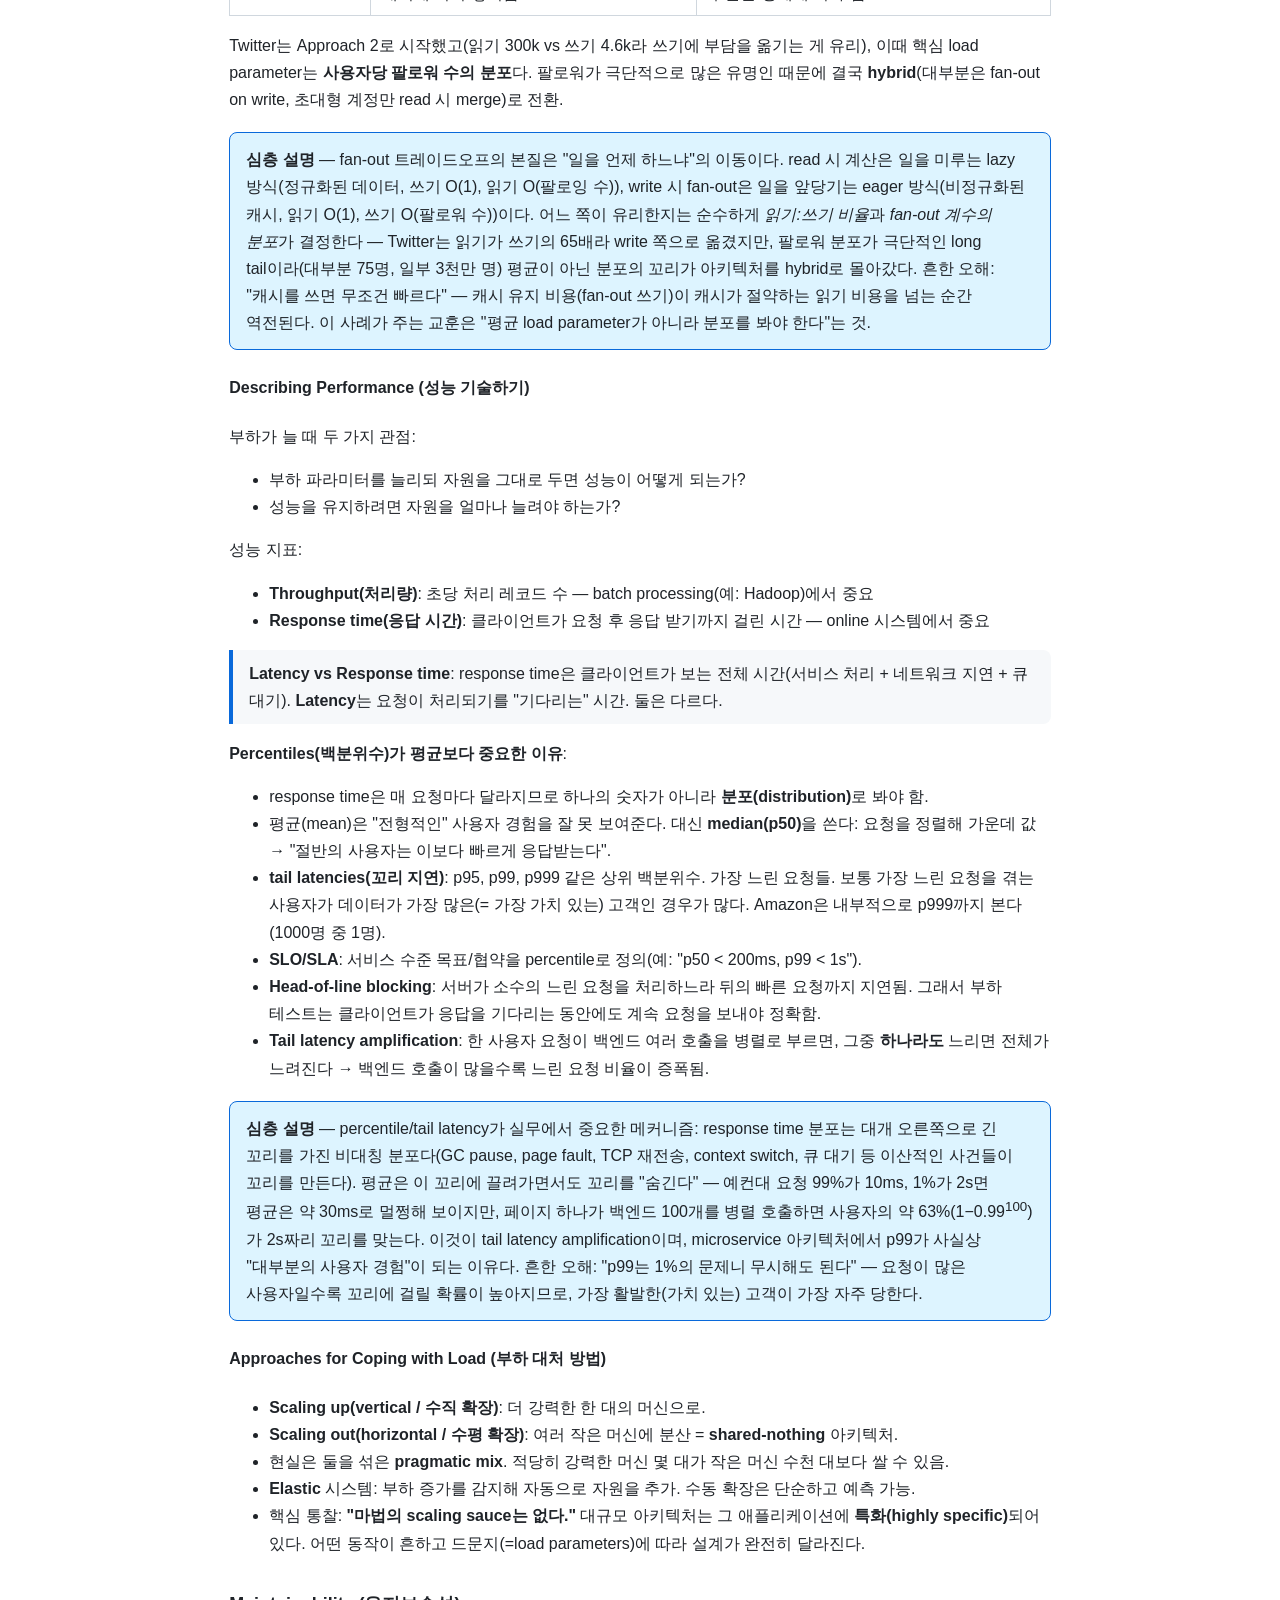
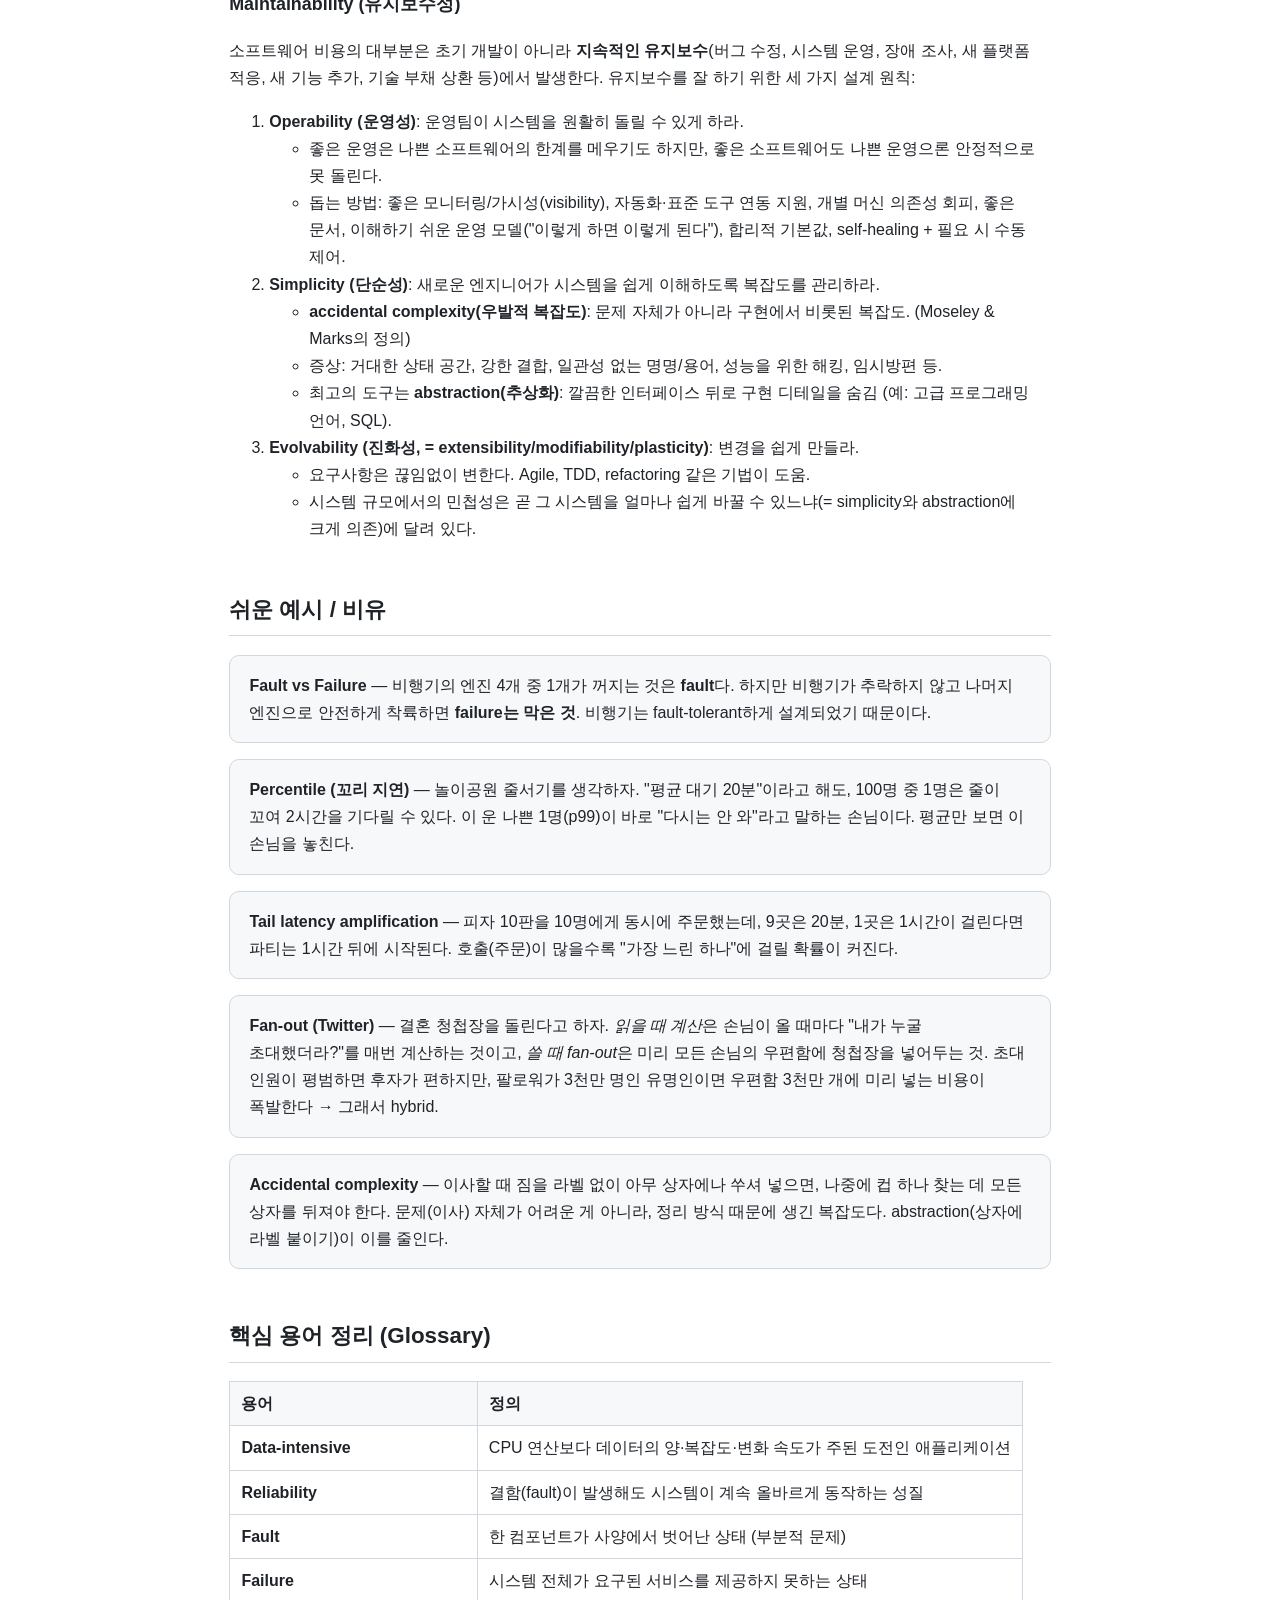
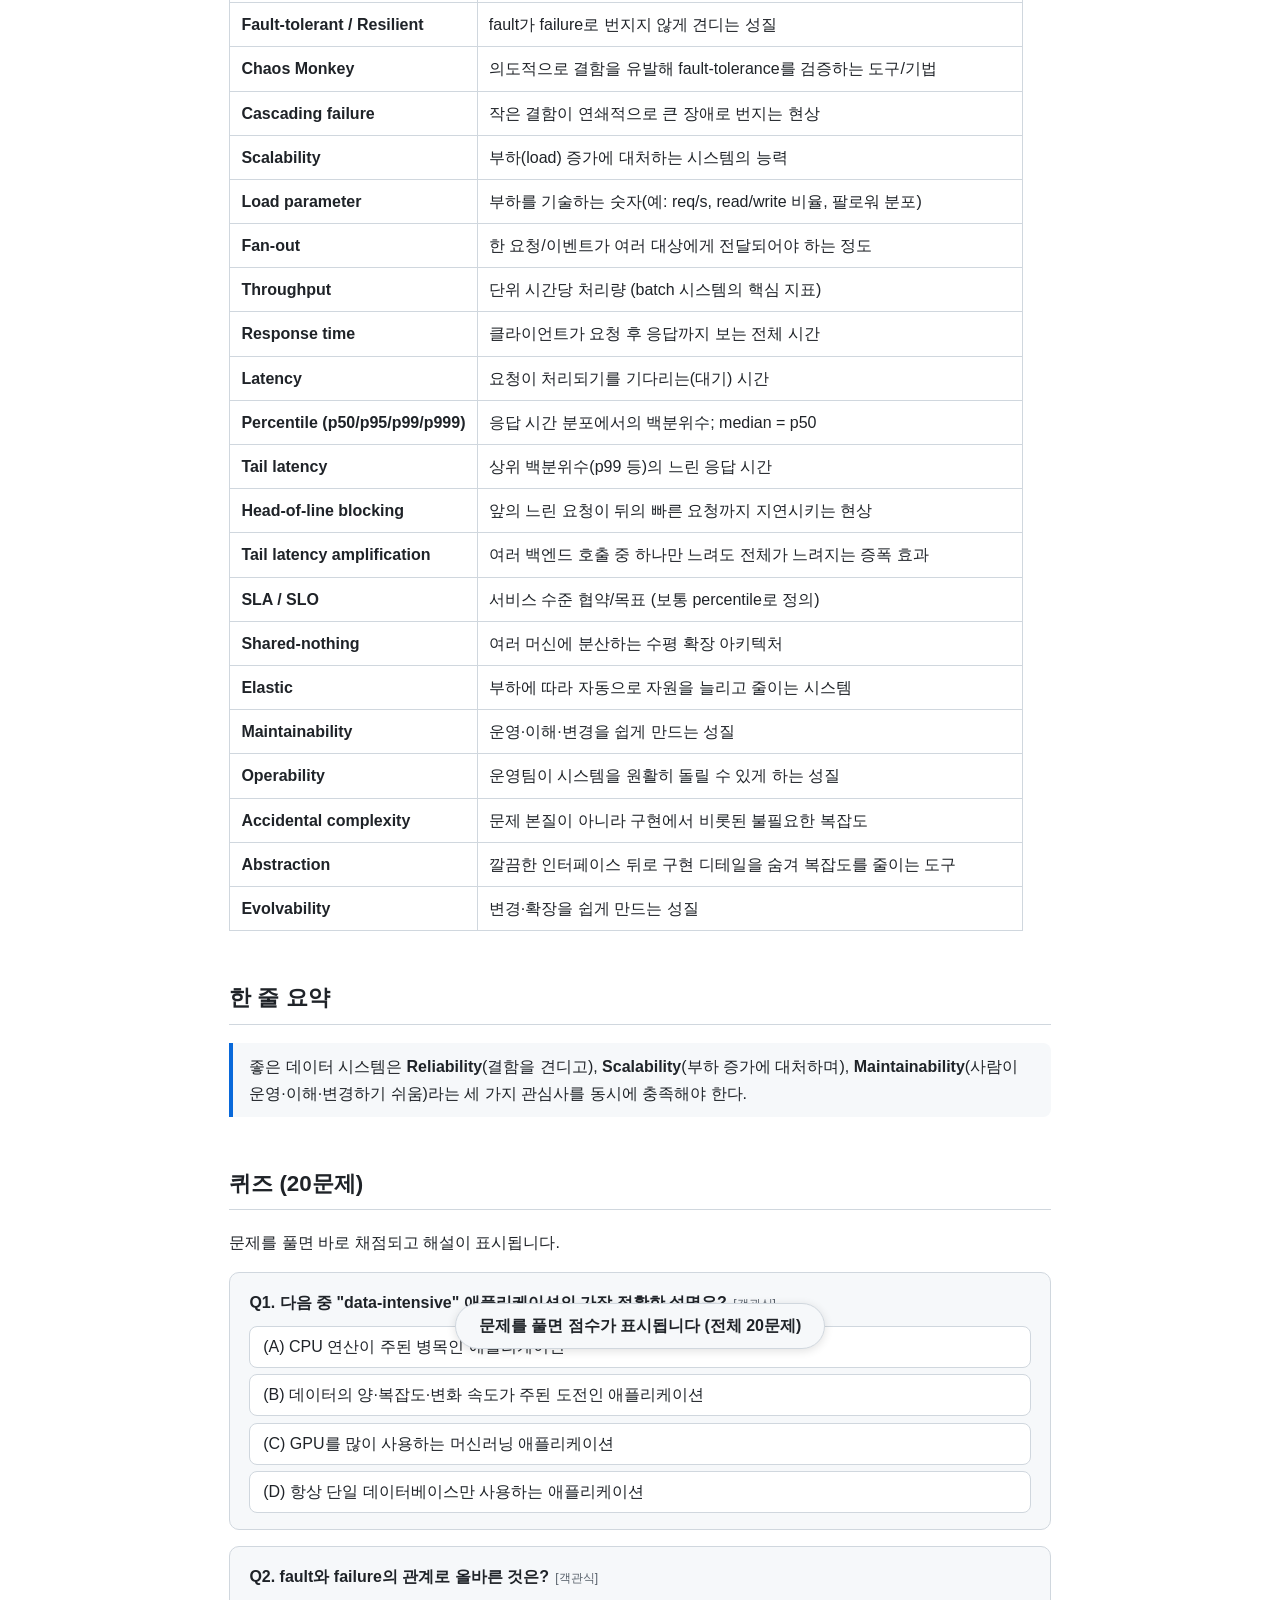
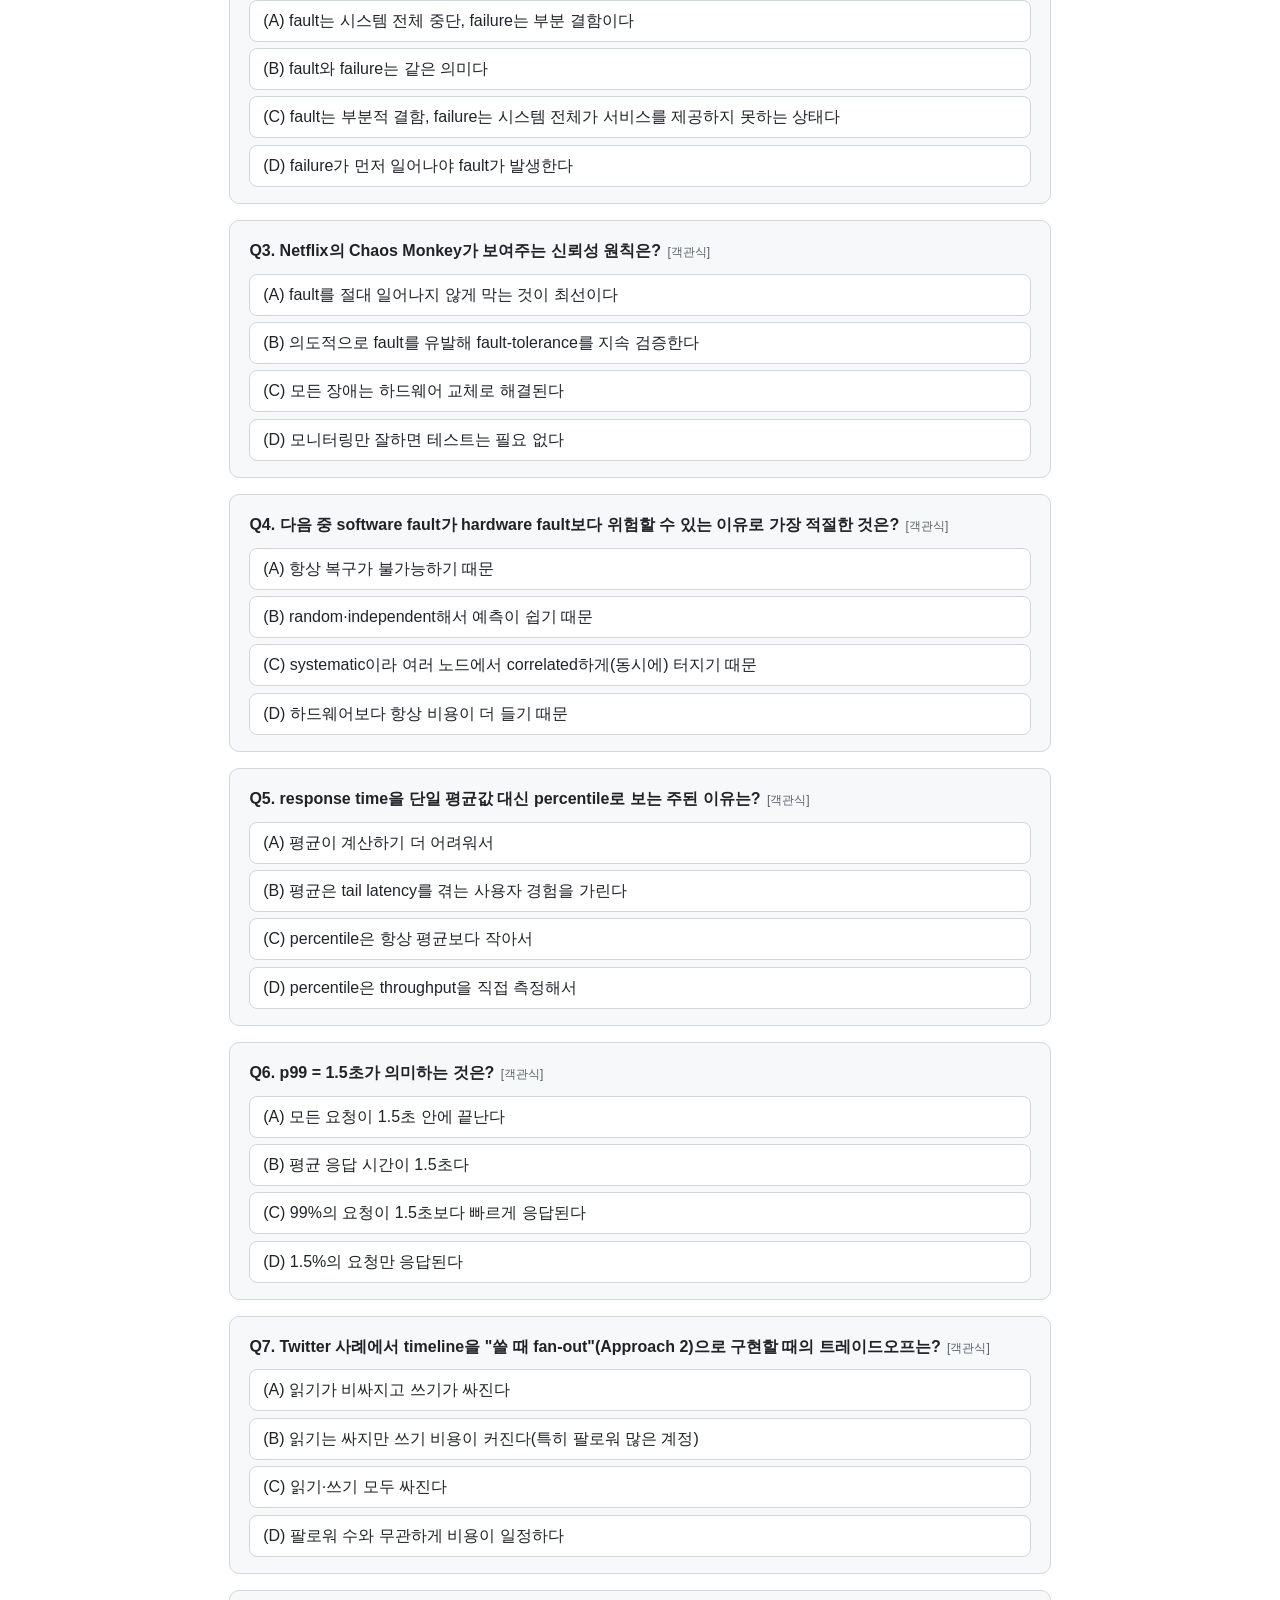
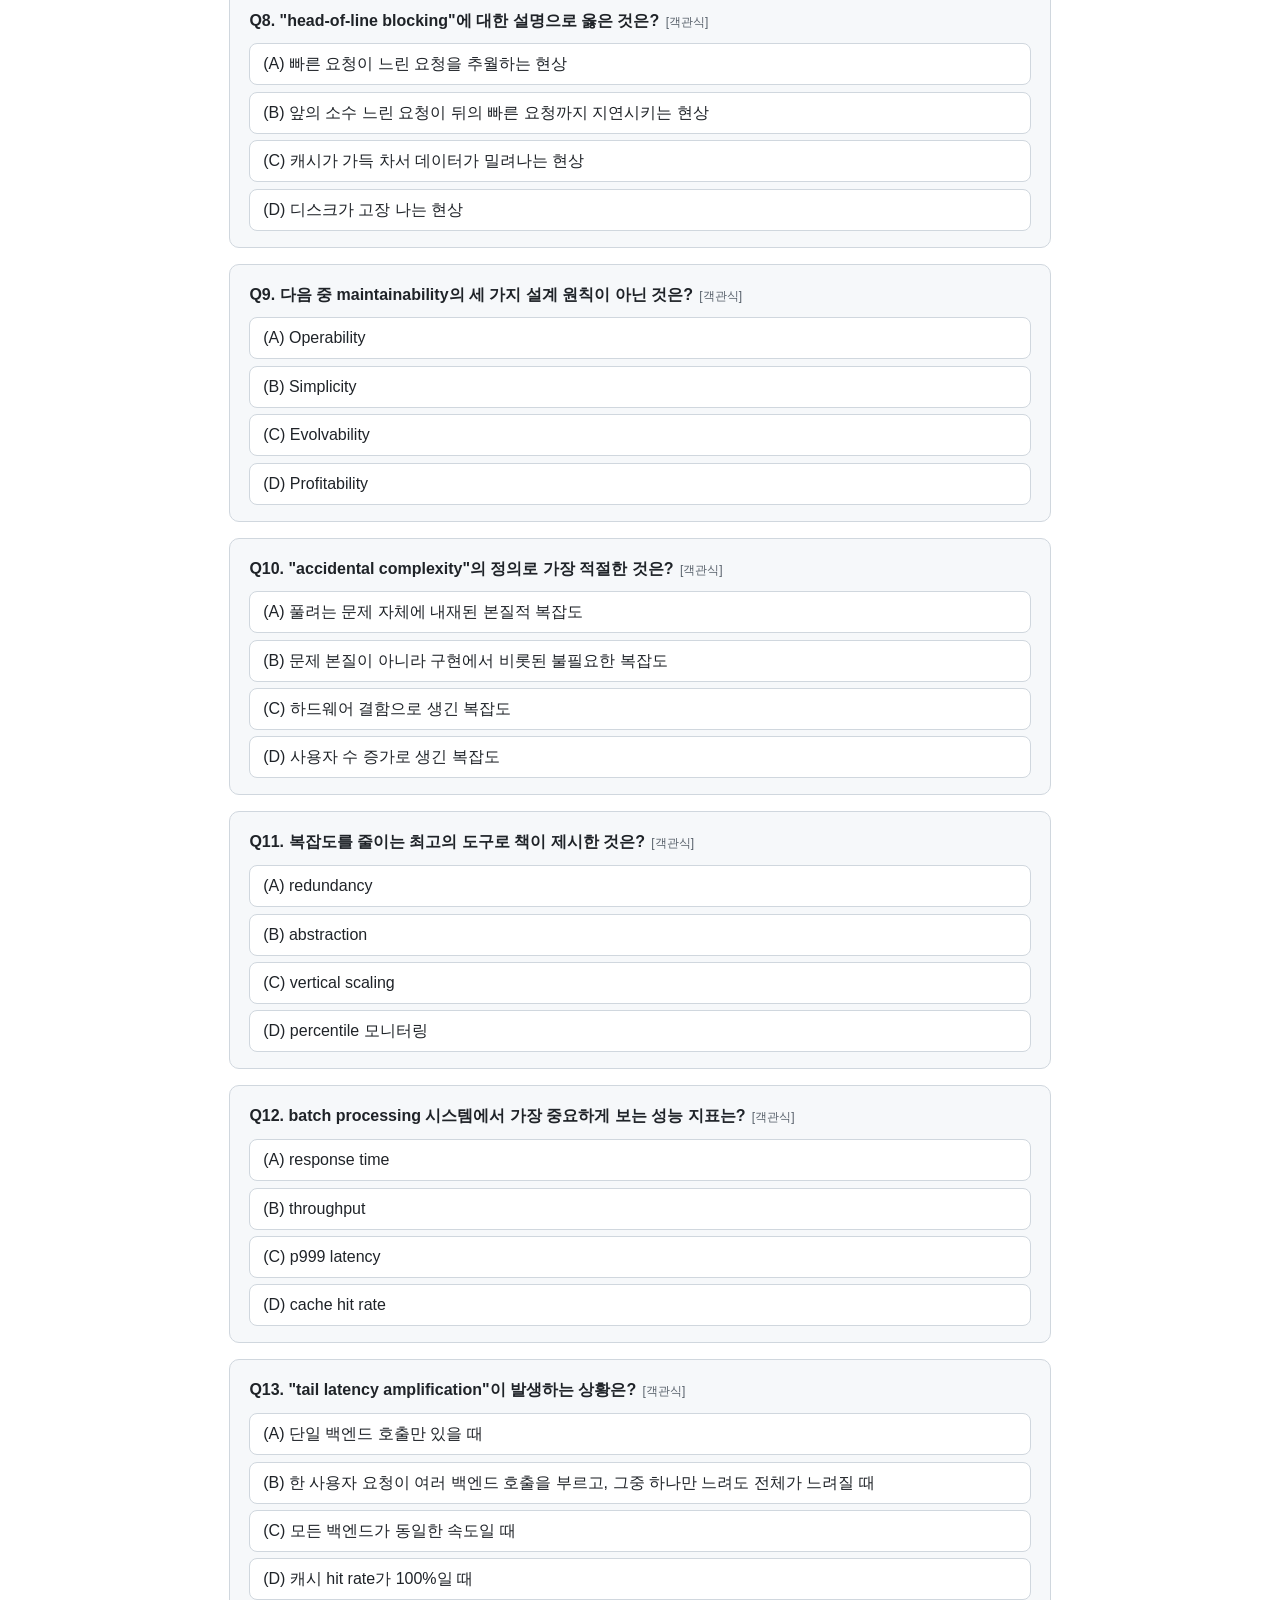
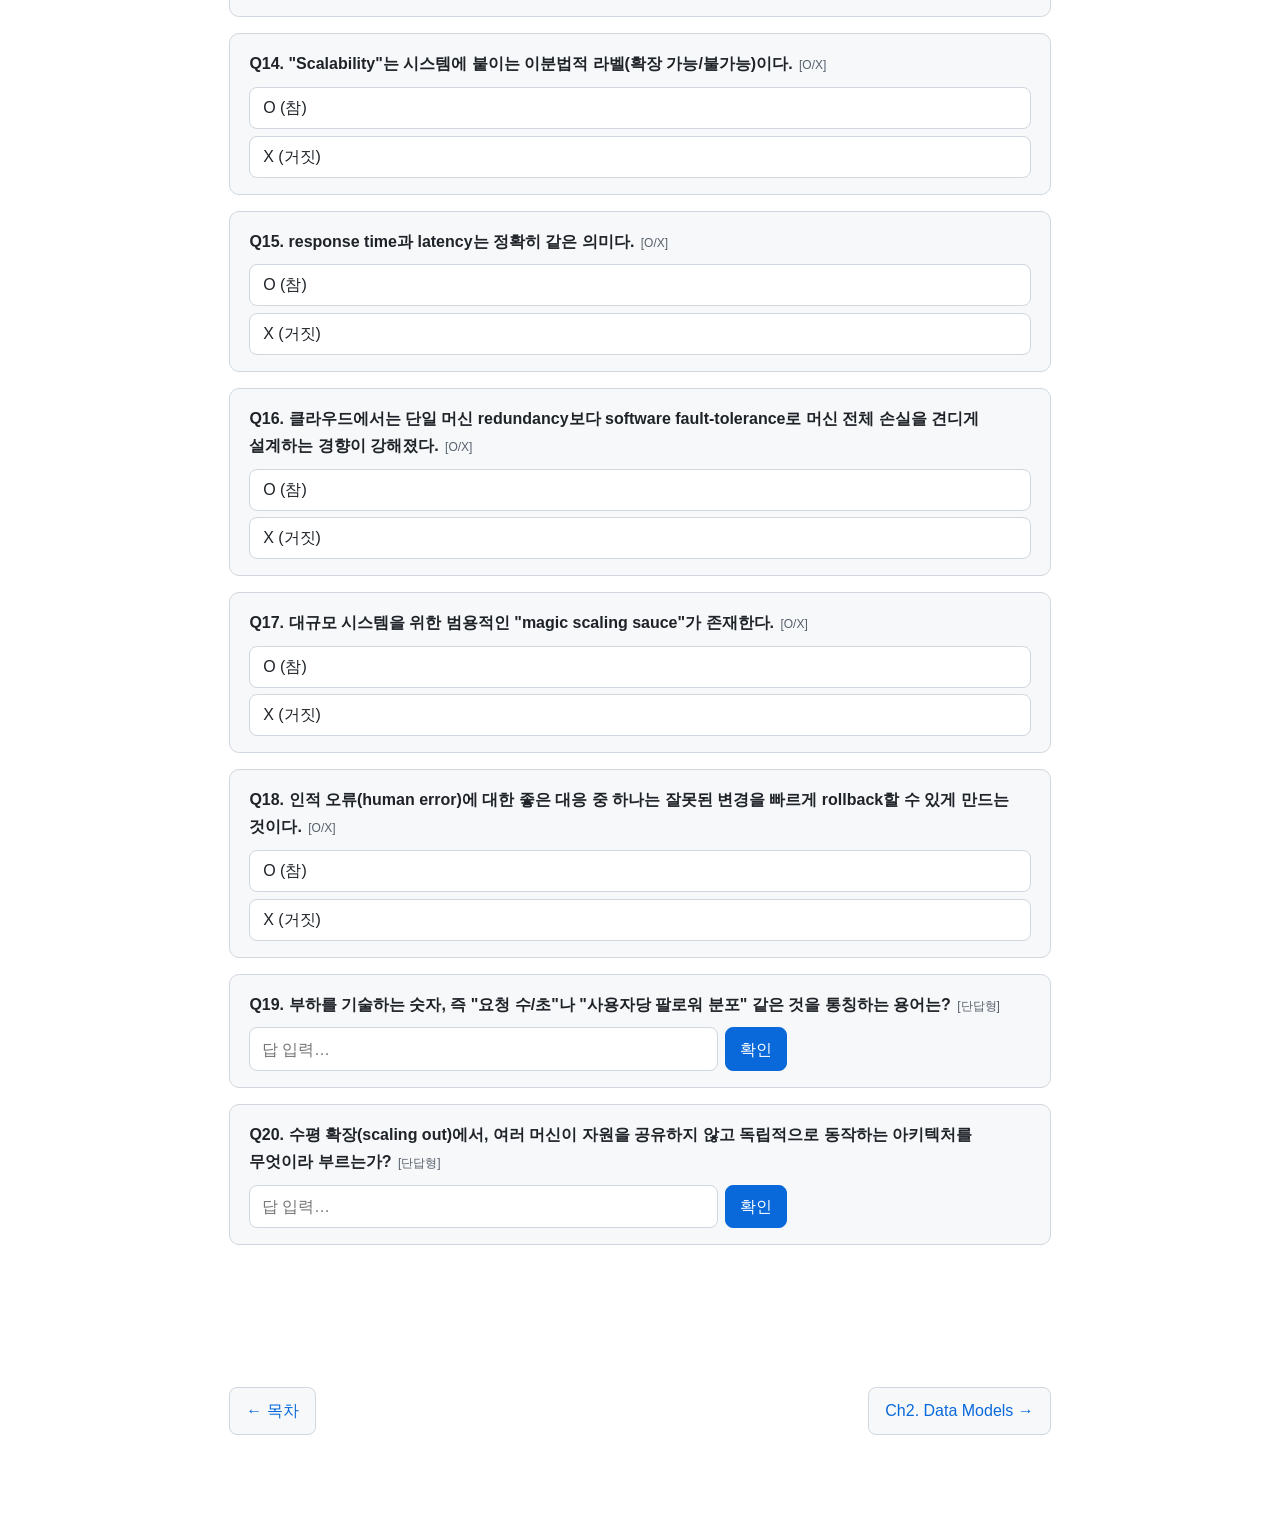
==== commit 111e7b5a: "Add Ch9 Consistency and Consensus page and nav links" ====
--- a/docs/ch01.html
+++ b/docs/ch01.html
@@ -20,6 +20,7 @@
     <a href="ch06.html">Ch6</a>
     <a href="ch07.html">Ch7</a>
     <a href="ch08.html">Ch8</a>
+    <a href="ch09.html">Ch9</a>
       </nav>
     </header>
     <main>
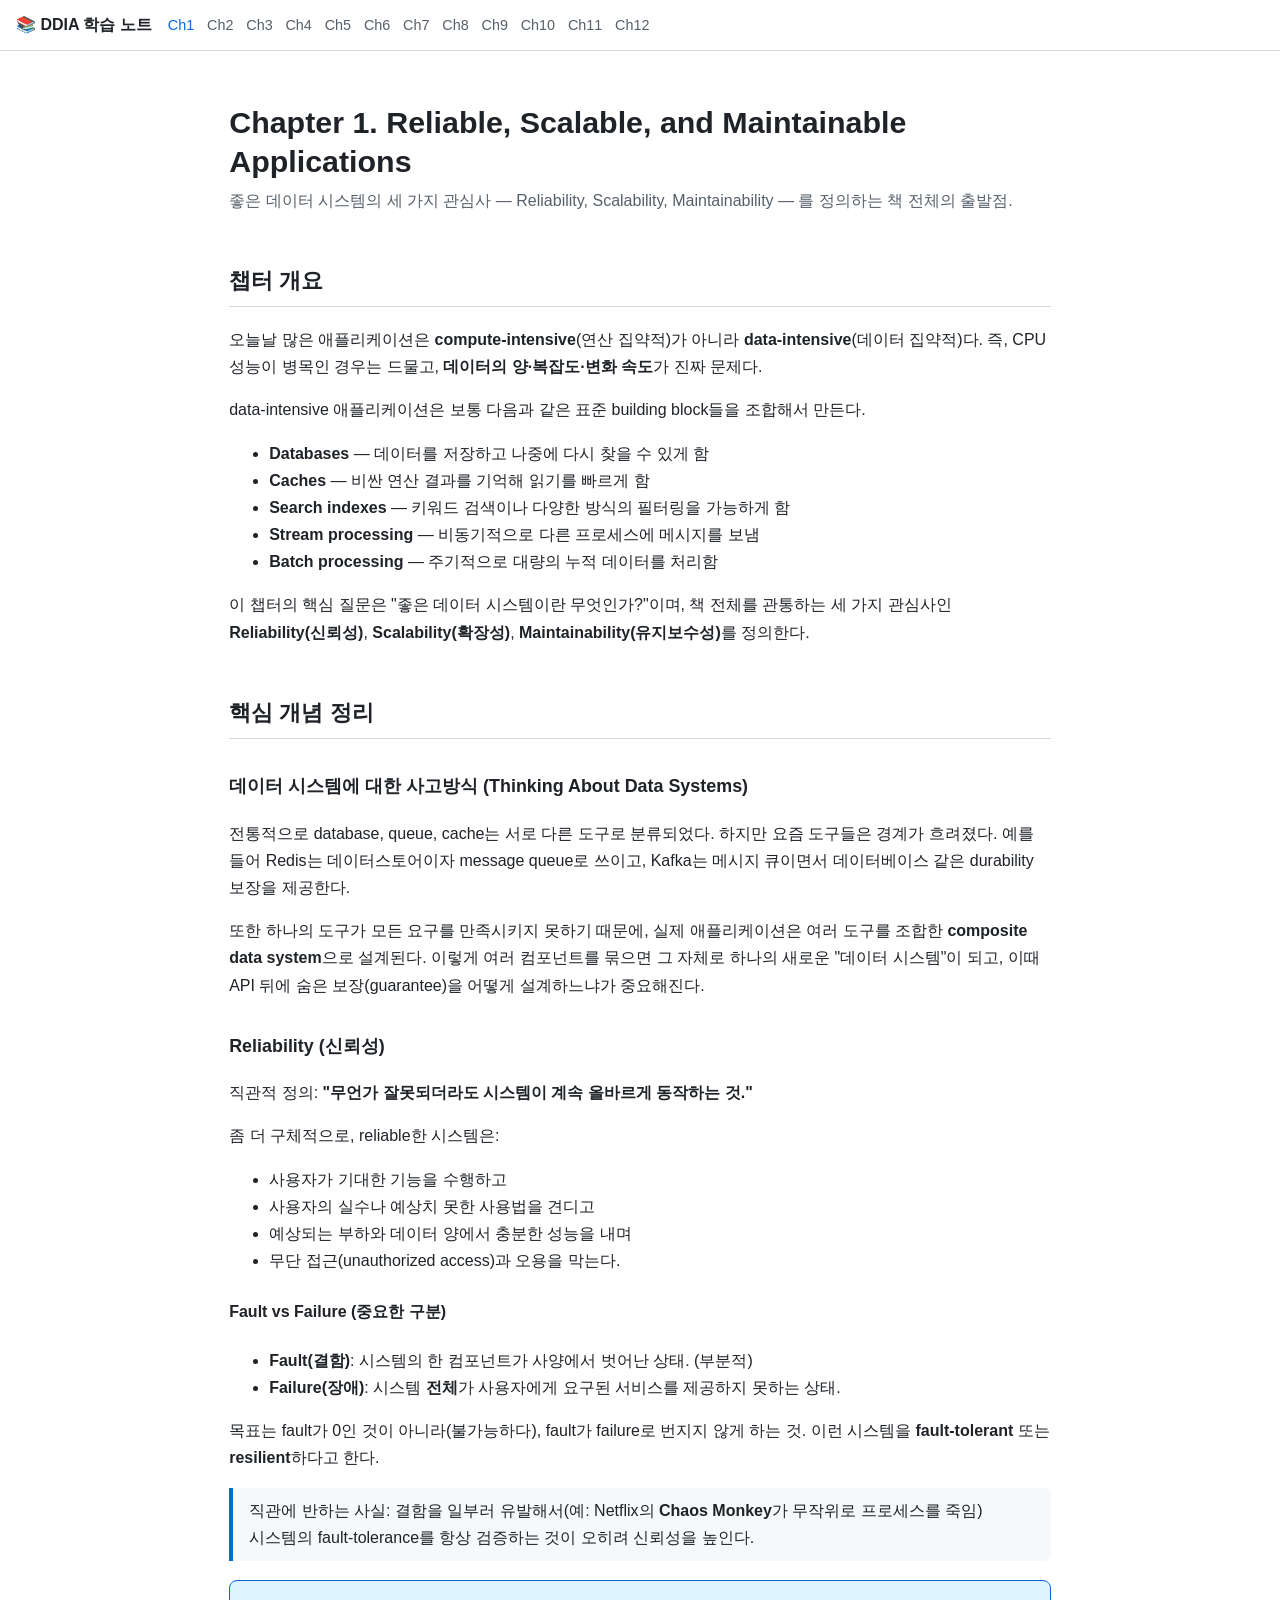
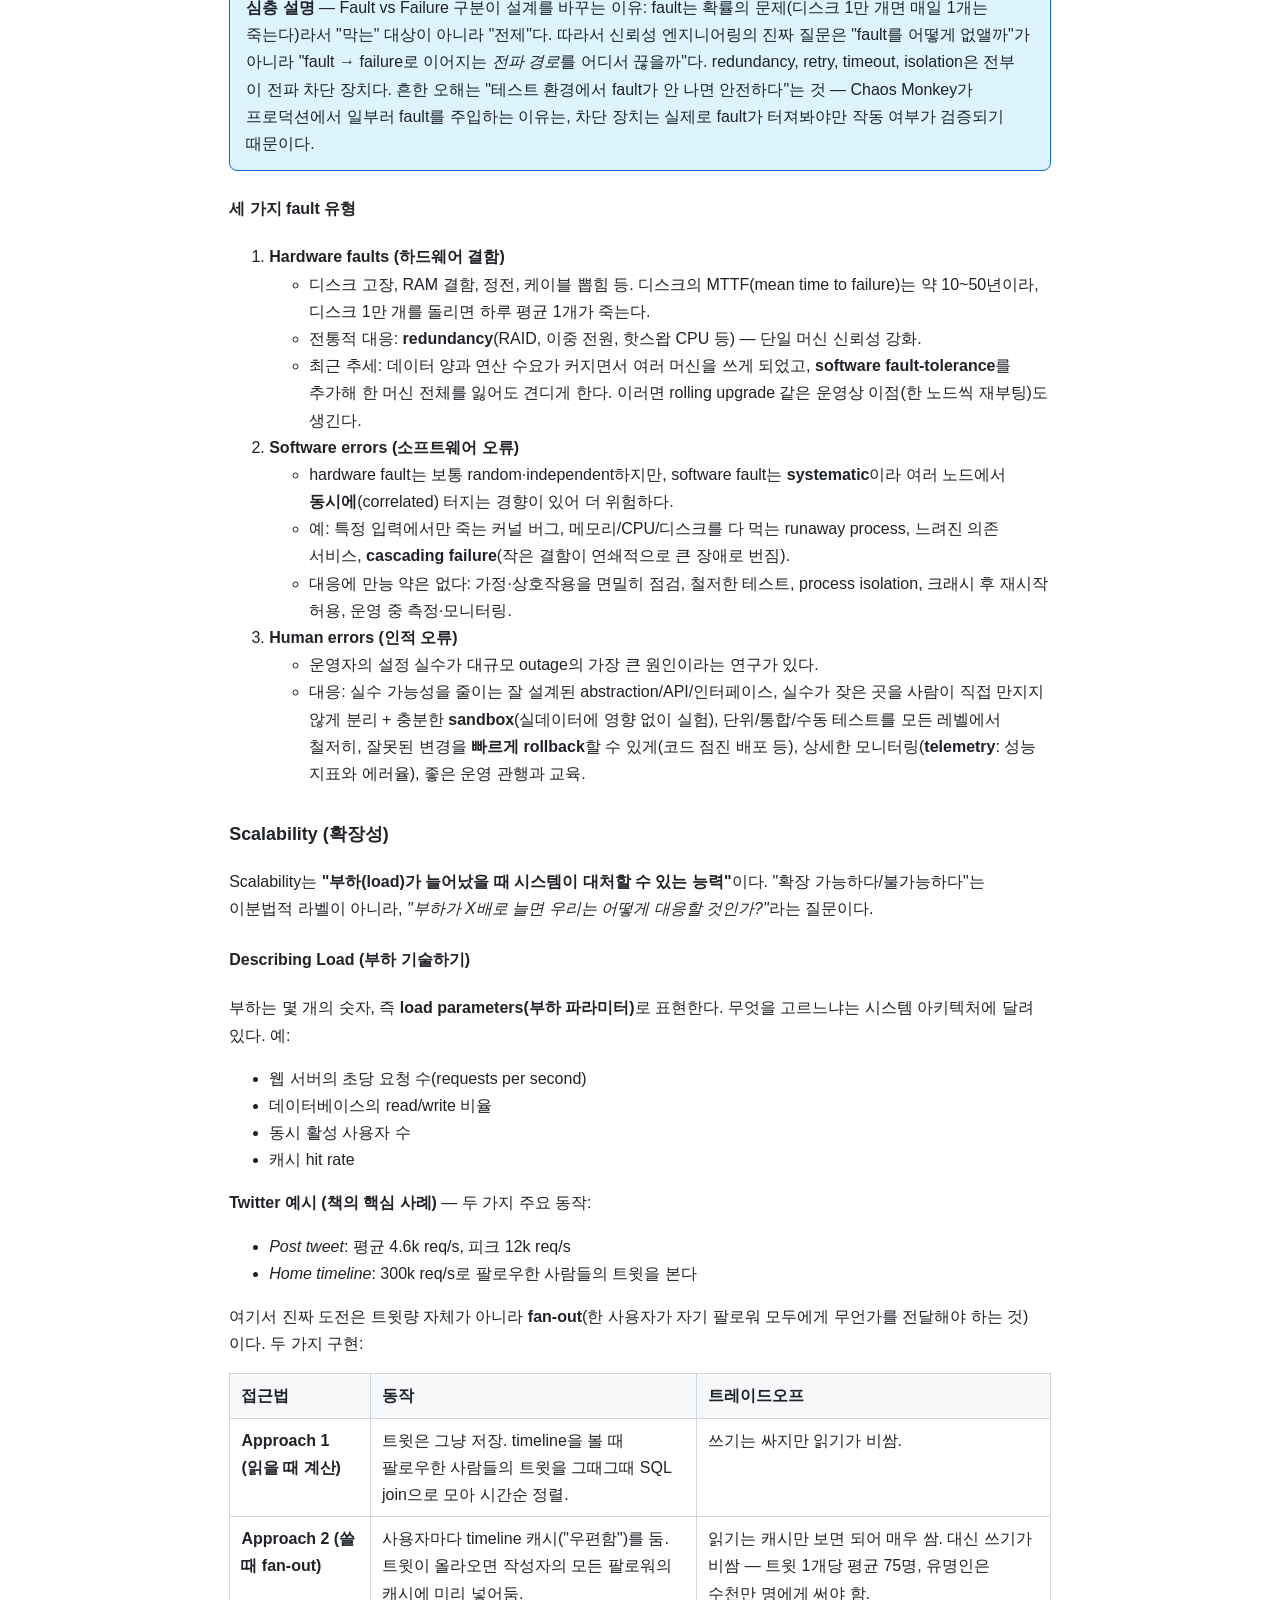
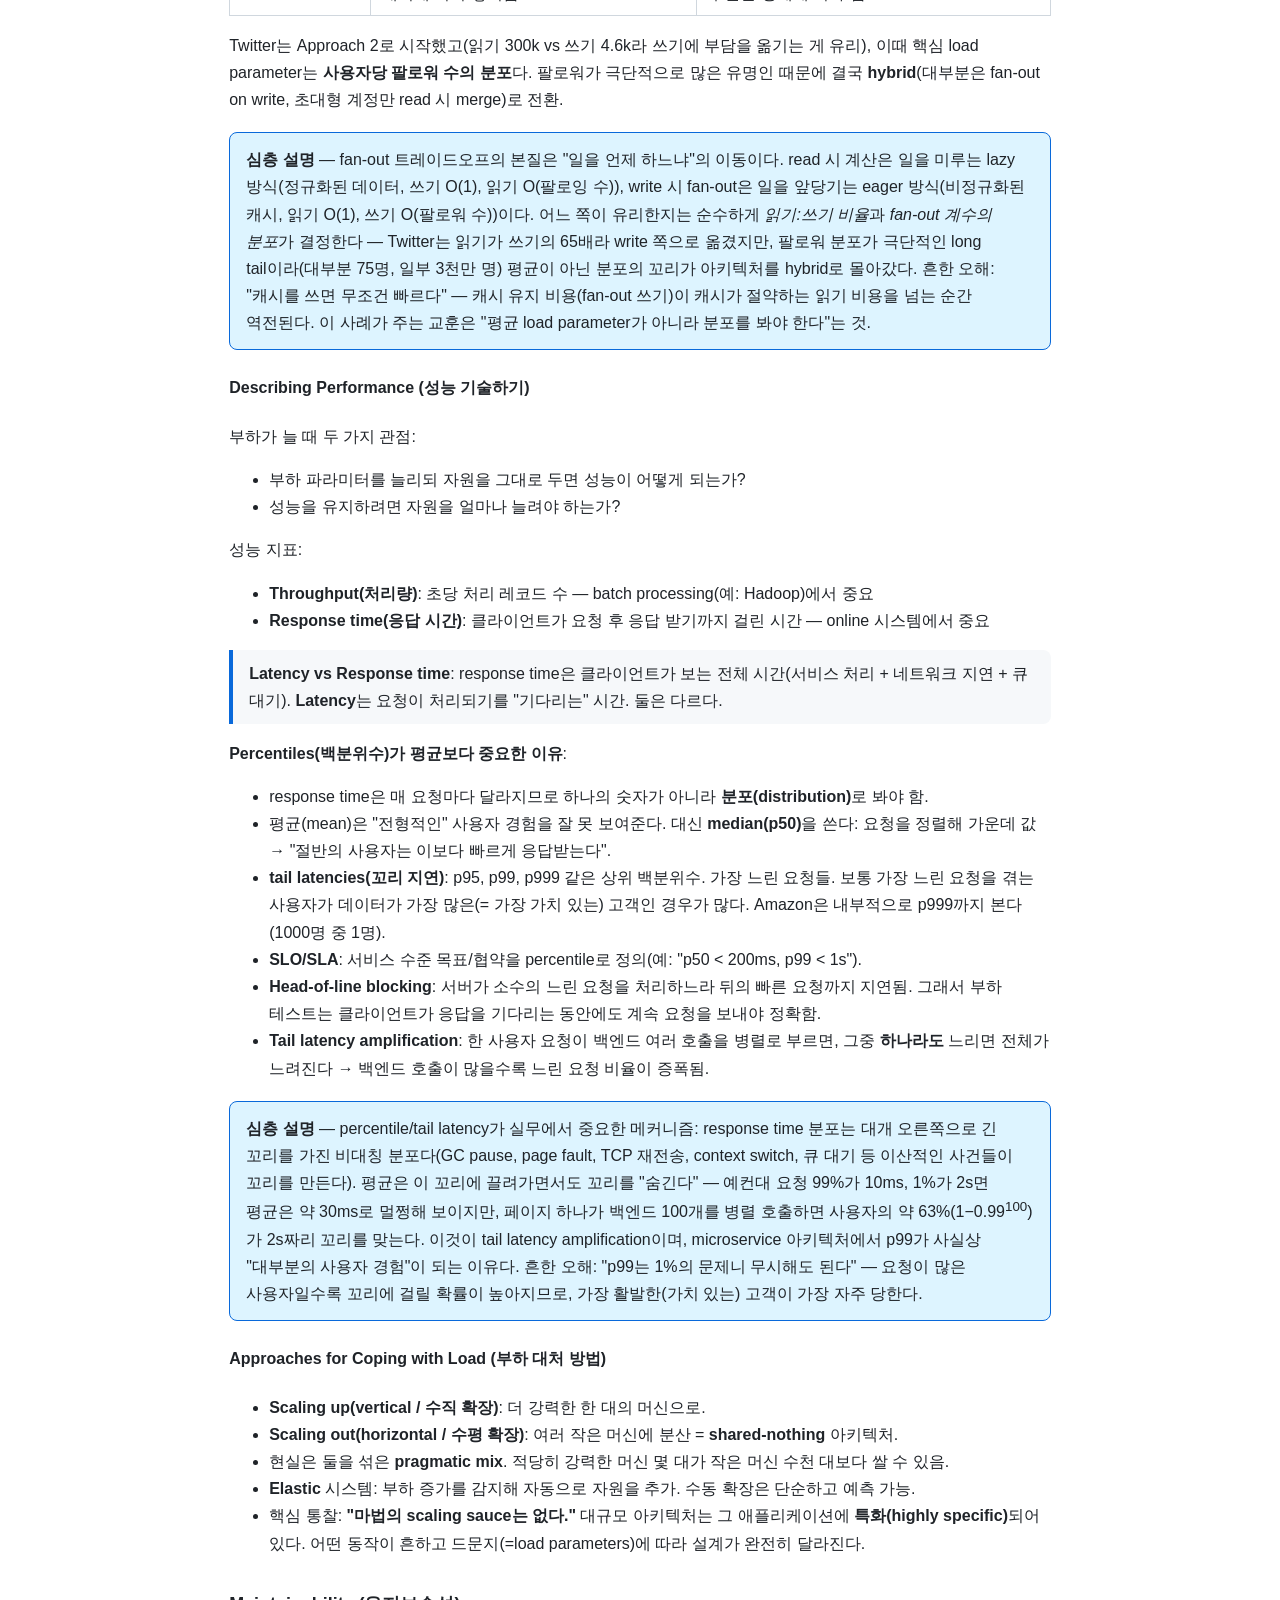
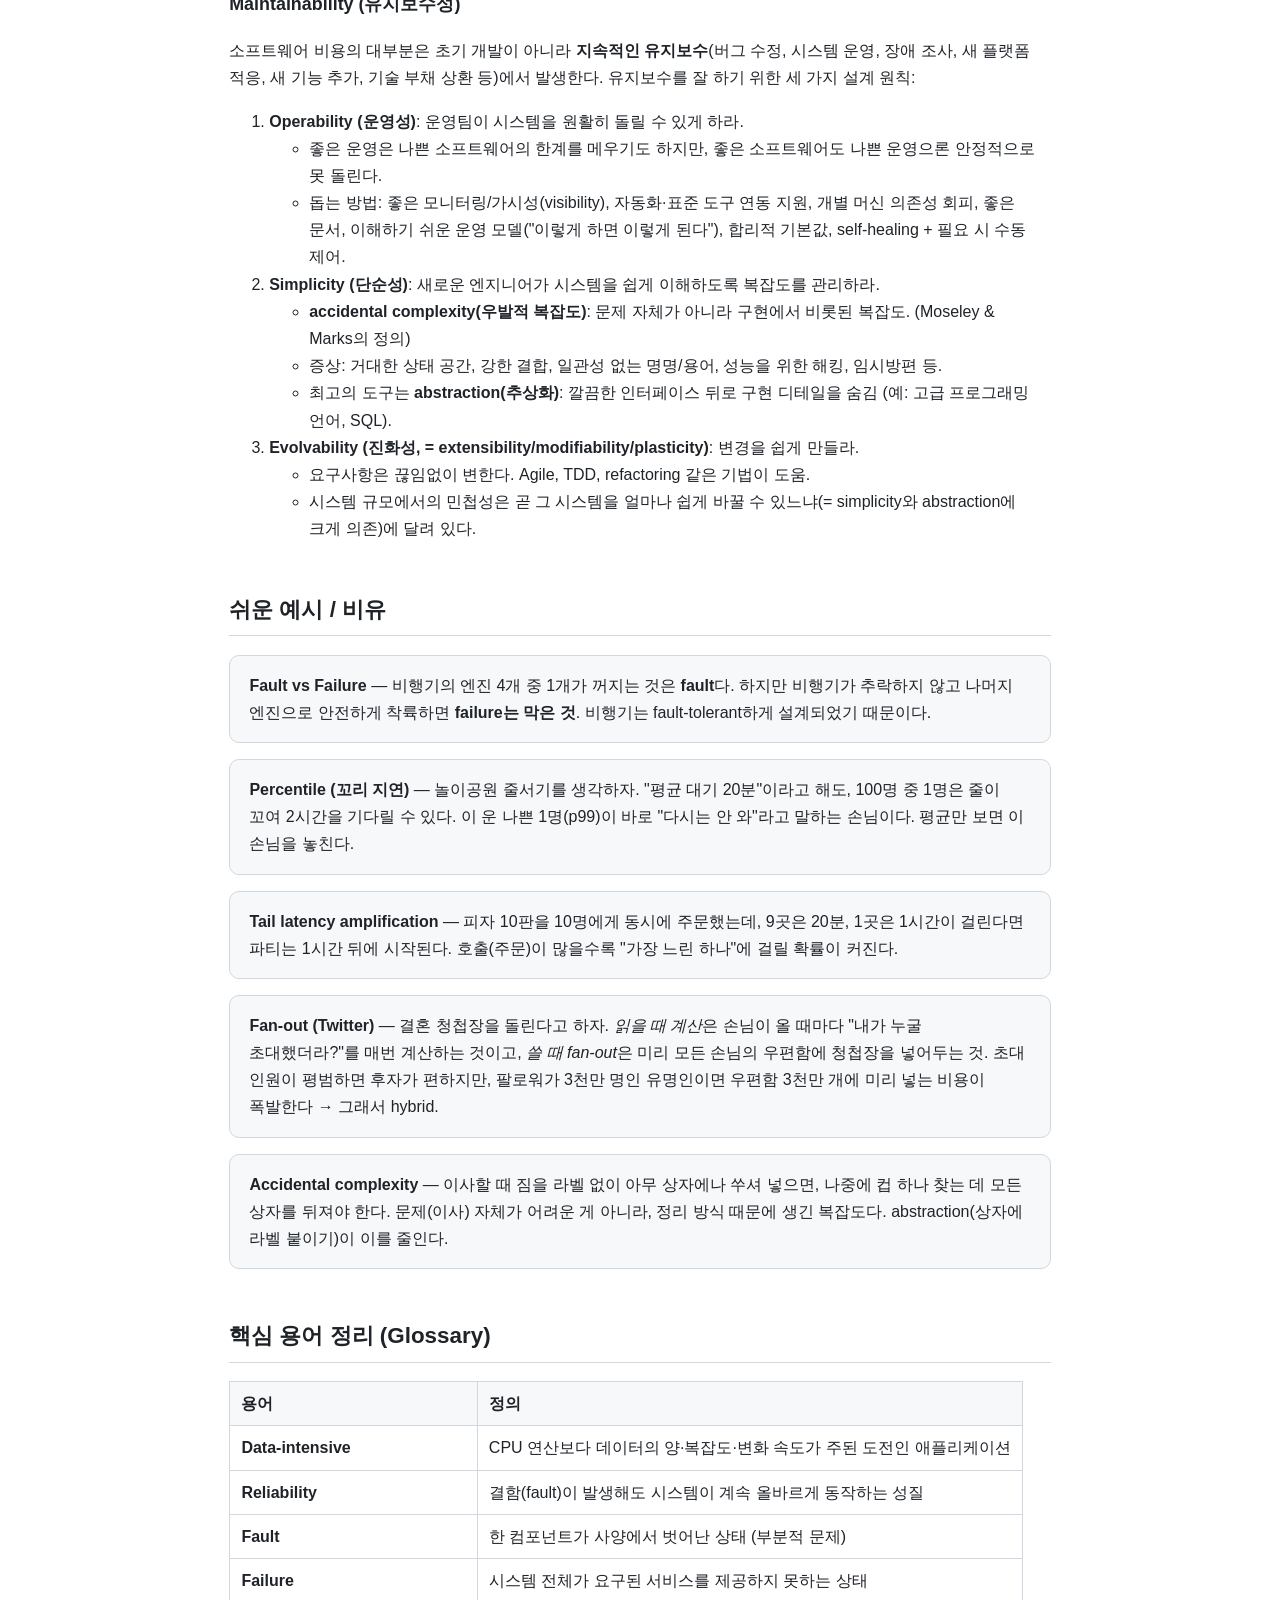
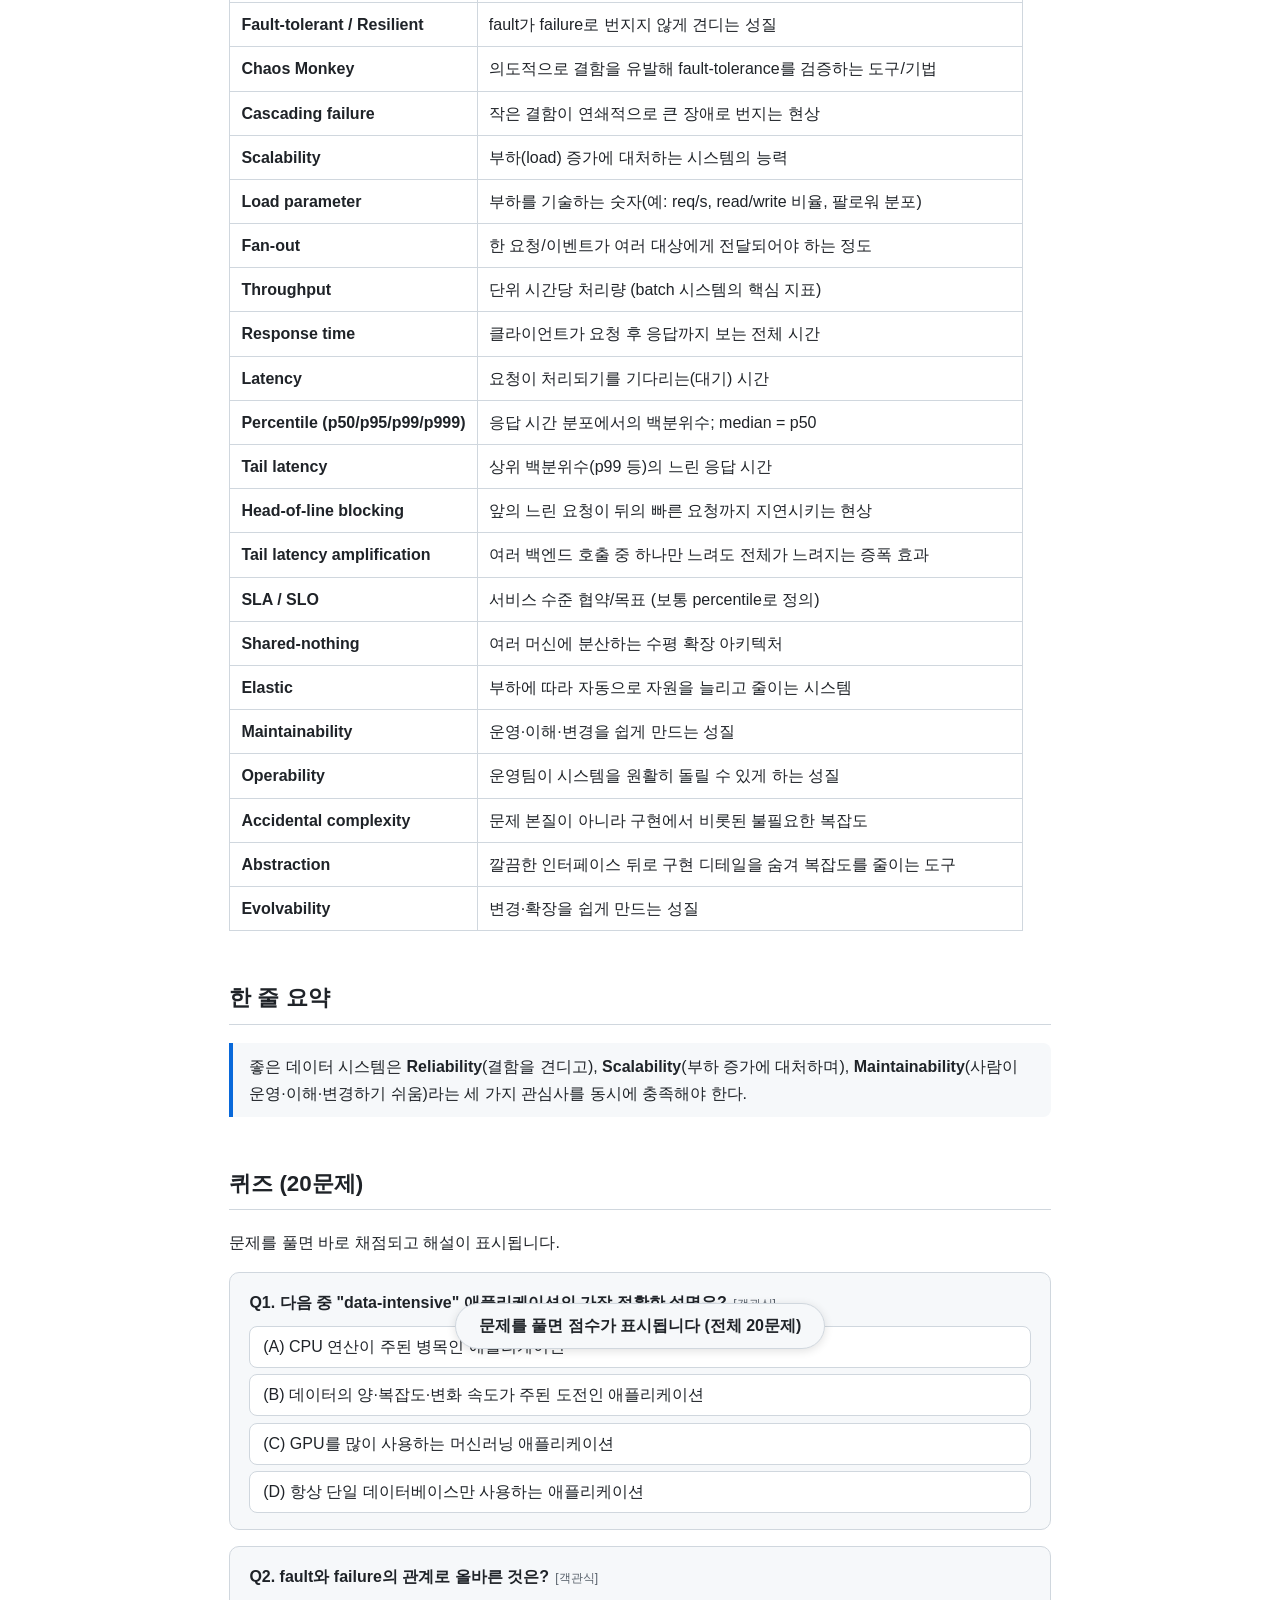
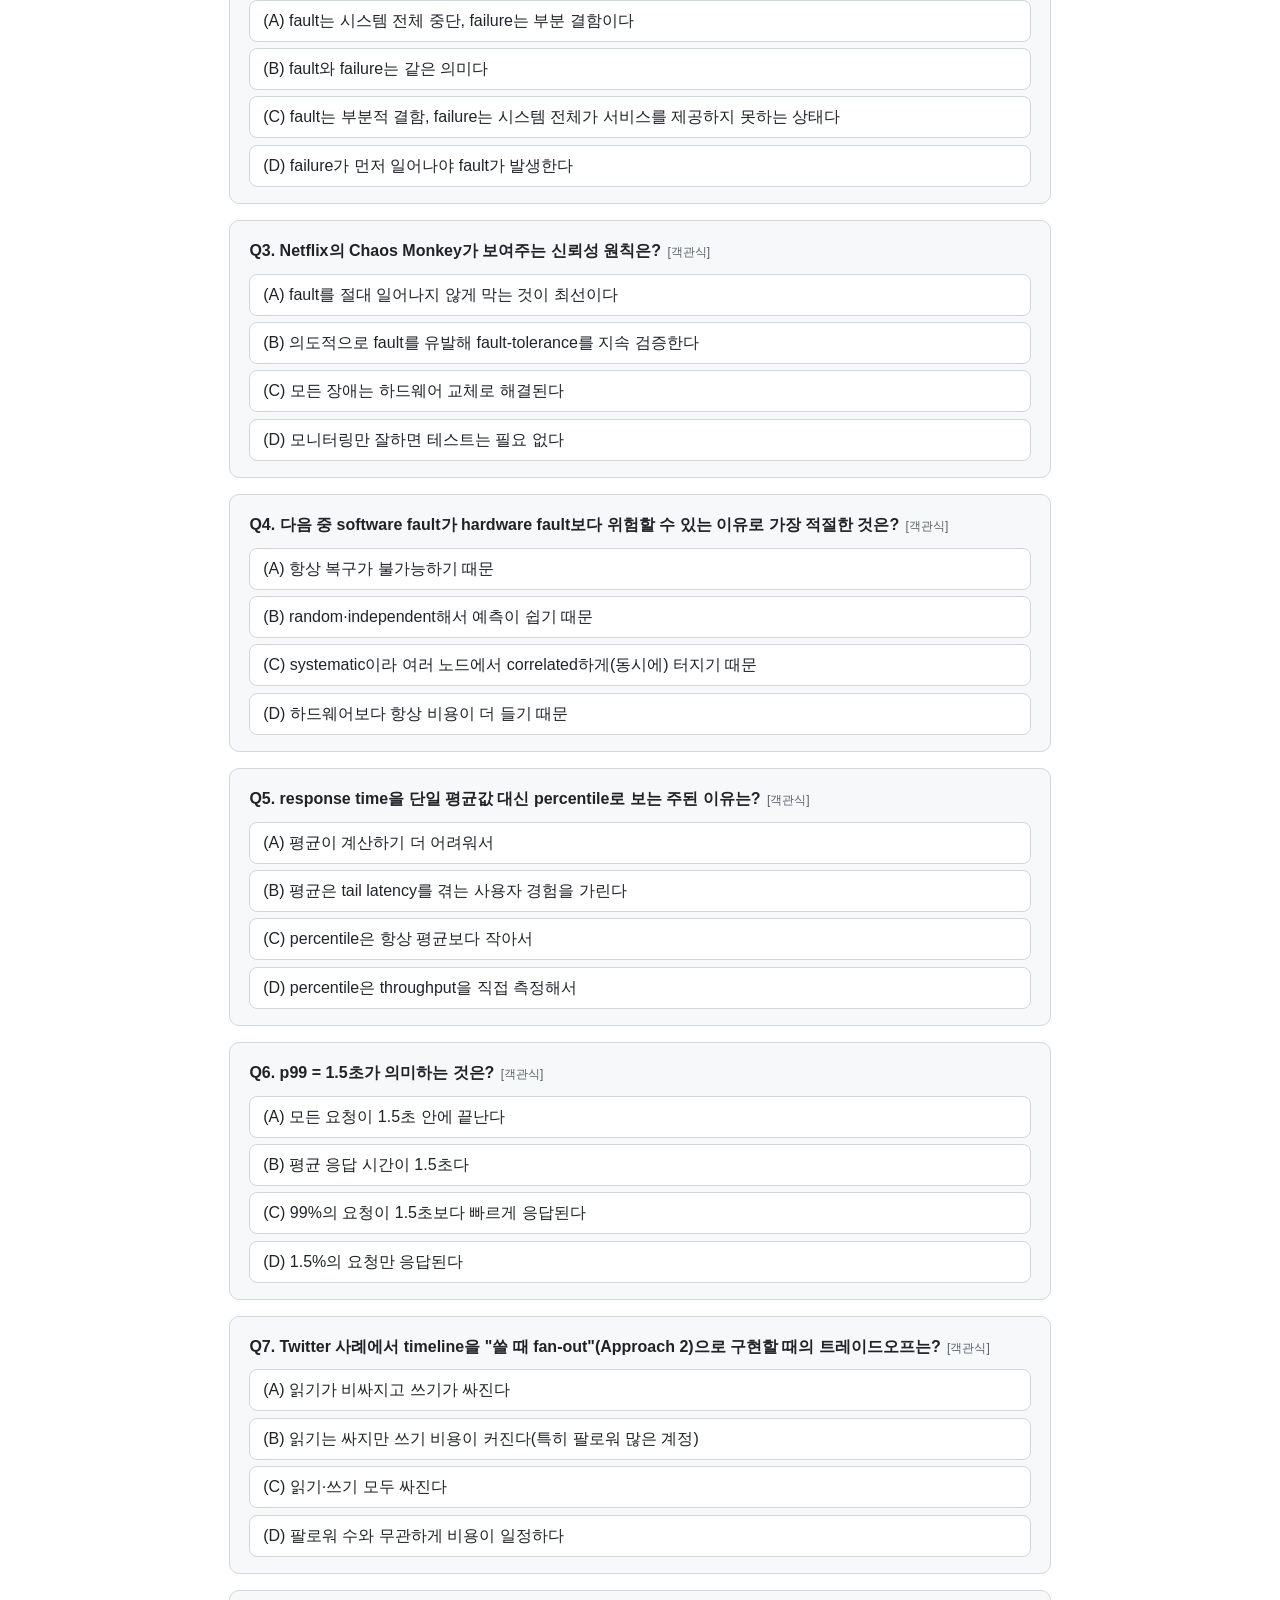
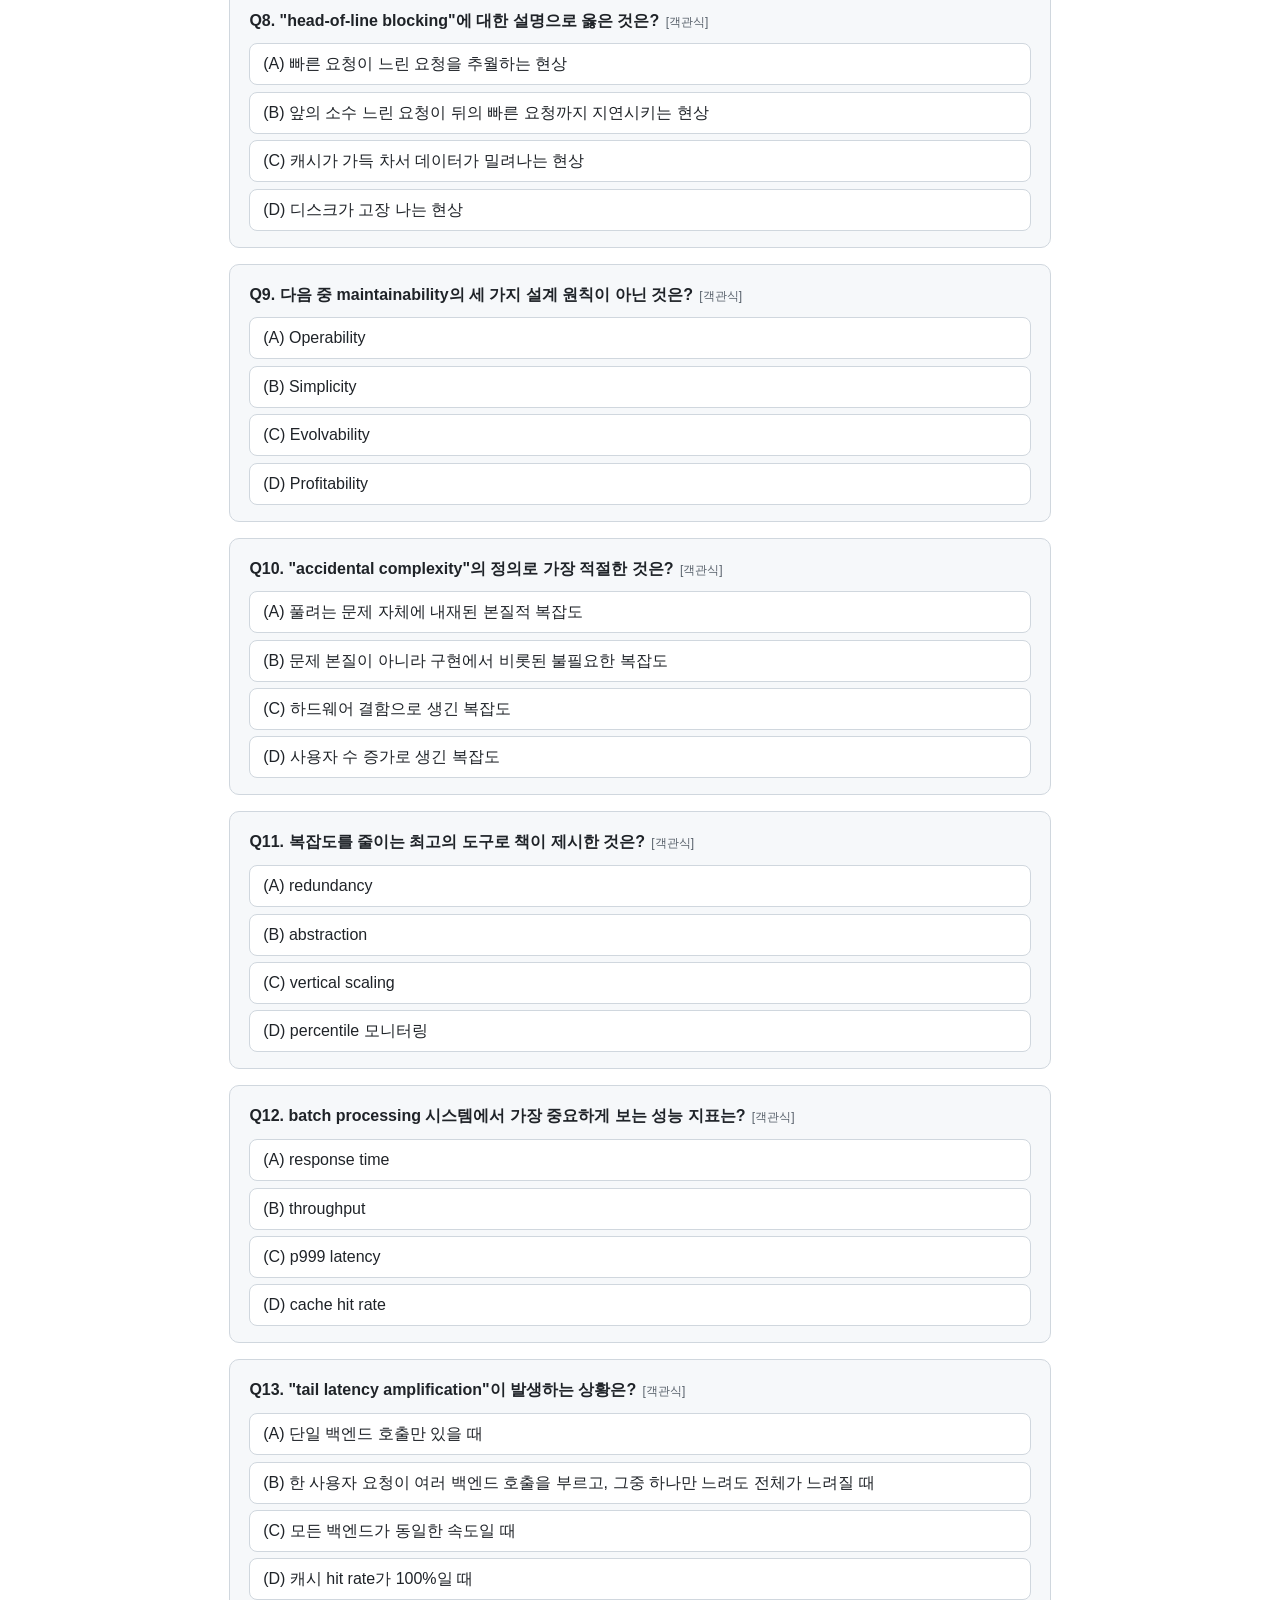
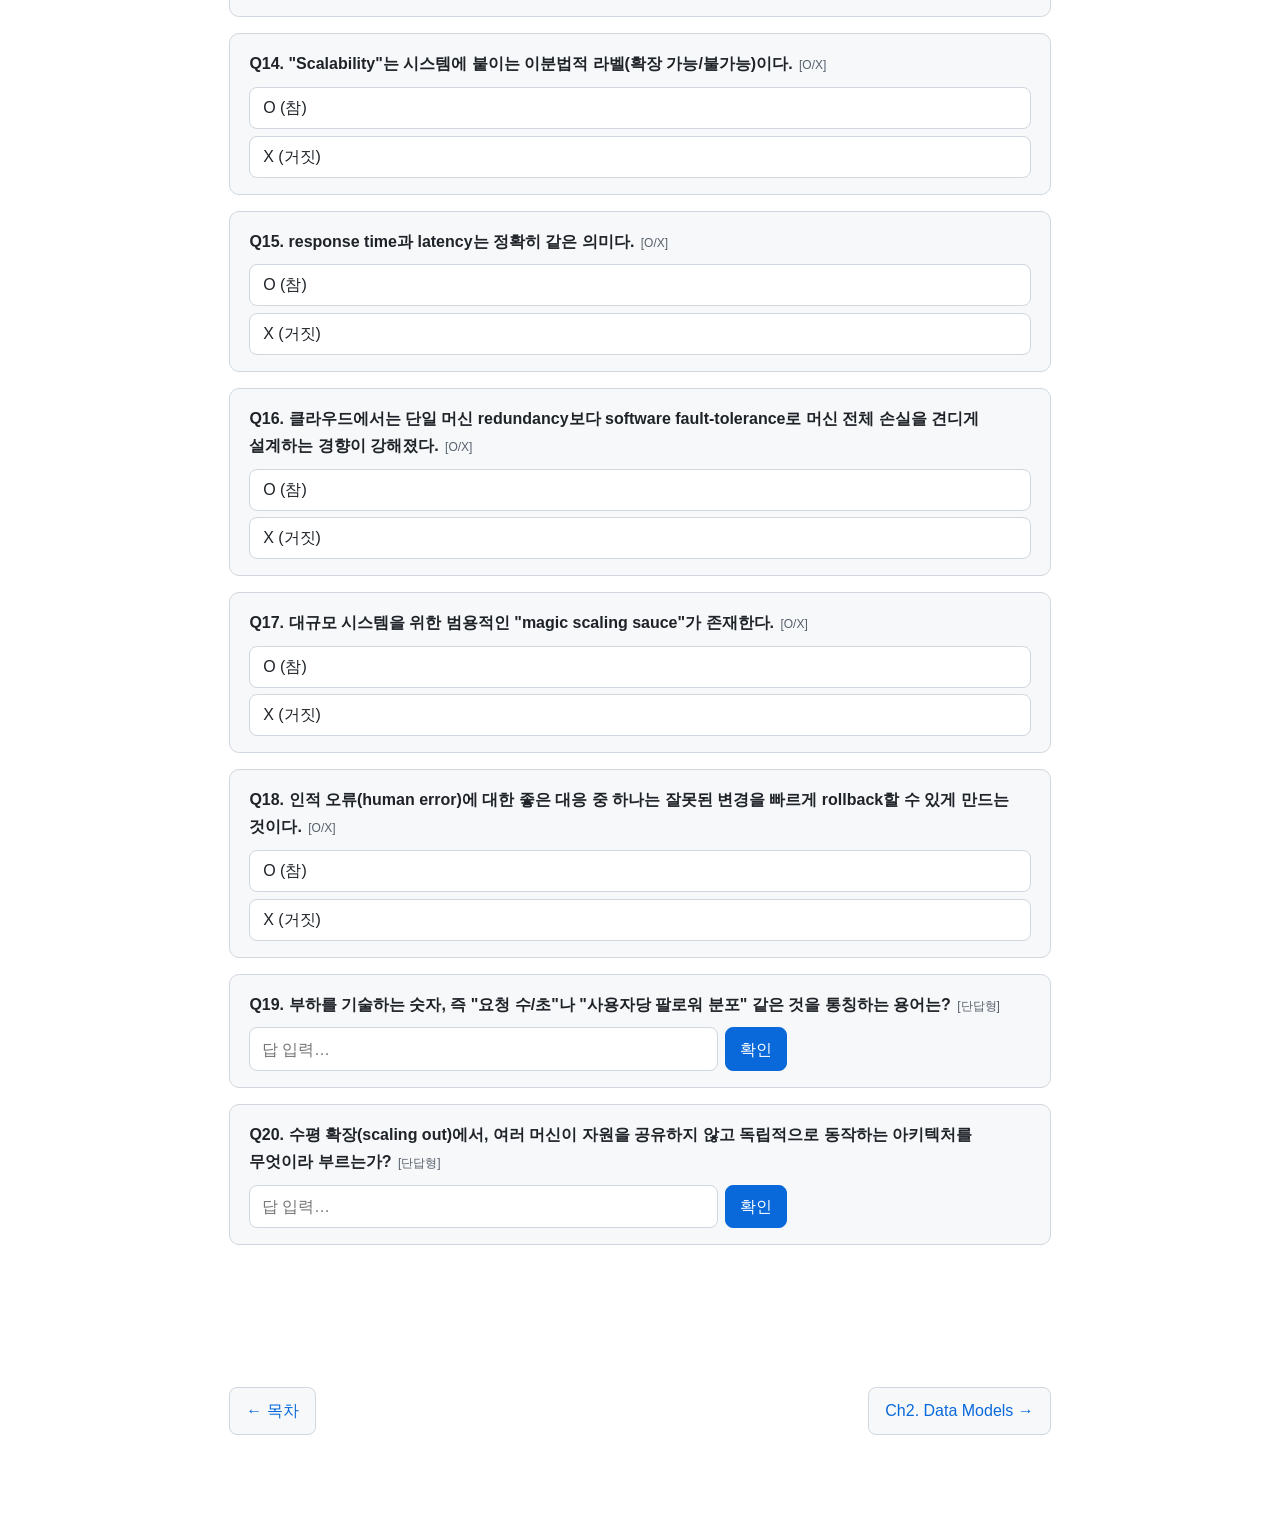
==== commit 5fbec5f4: "Add Part III (Ch10-12): complete all 12 chapters - Ch10 Batch Processing, Ch11 Stream Processing, Ch" ====
--- a/docs/ch01.html
+++ b/docs/ch01.html
@@ -21,6 +21,9 @@
     <a href="ch07.html">Ch7</a>
     <a href="ch08.html">Ch8</a>
     <a href="ch09.html">Ch9</a>
+    <a href="ch10.html">Ch10</a>
+    <a href="ch11.html">Ch11</a>
+    <a href="ch12.html">Ch12</a>
       </nav>
     </header>
     <main>
